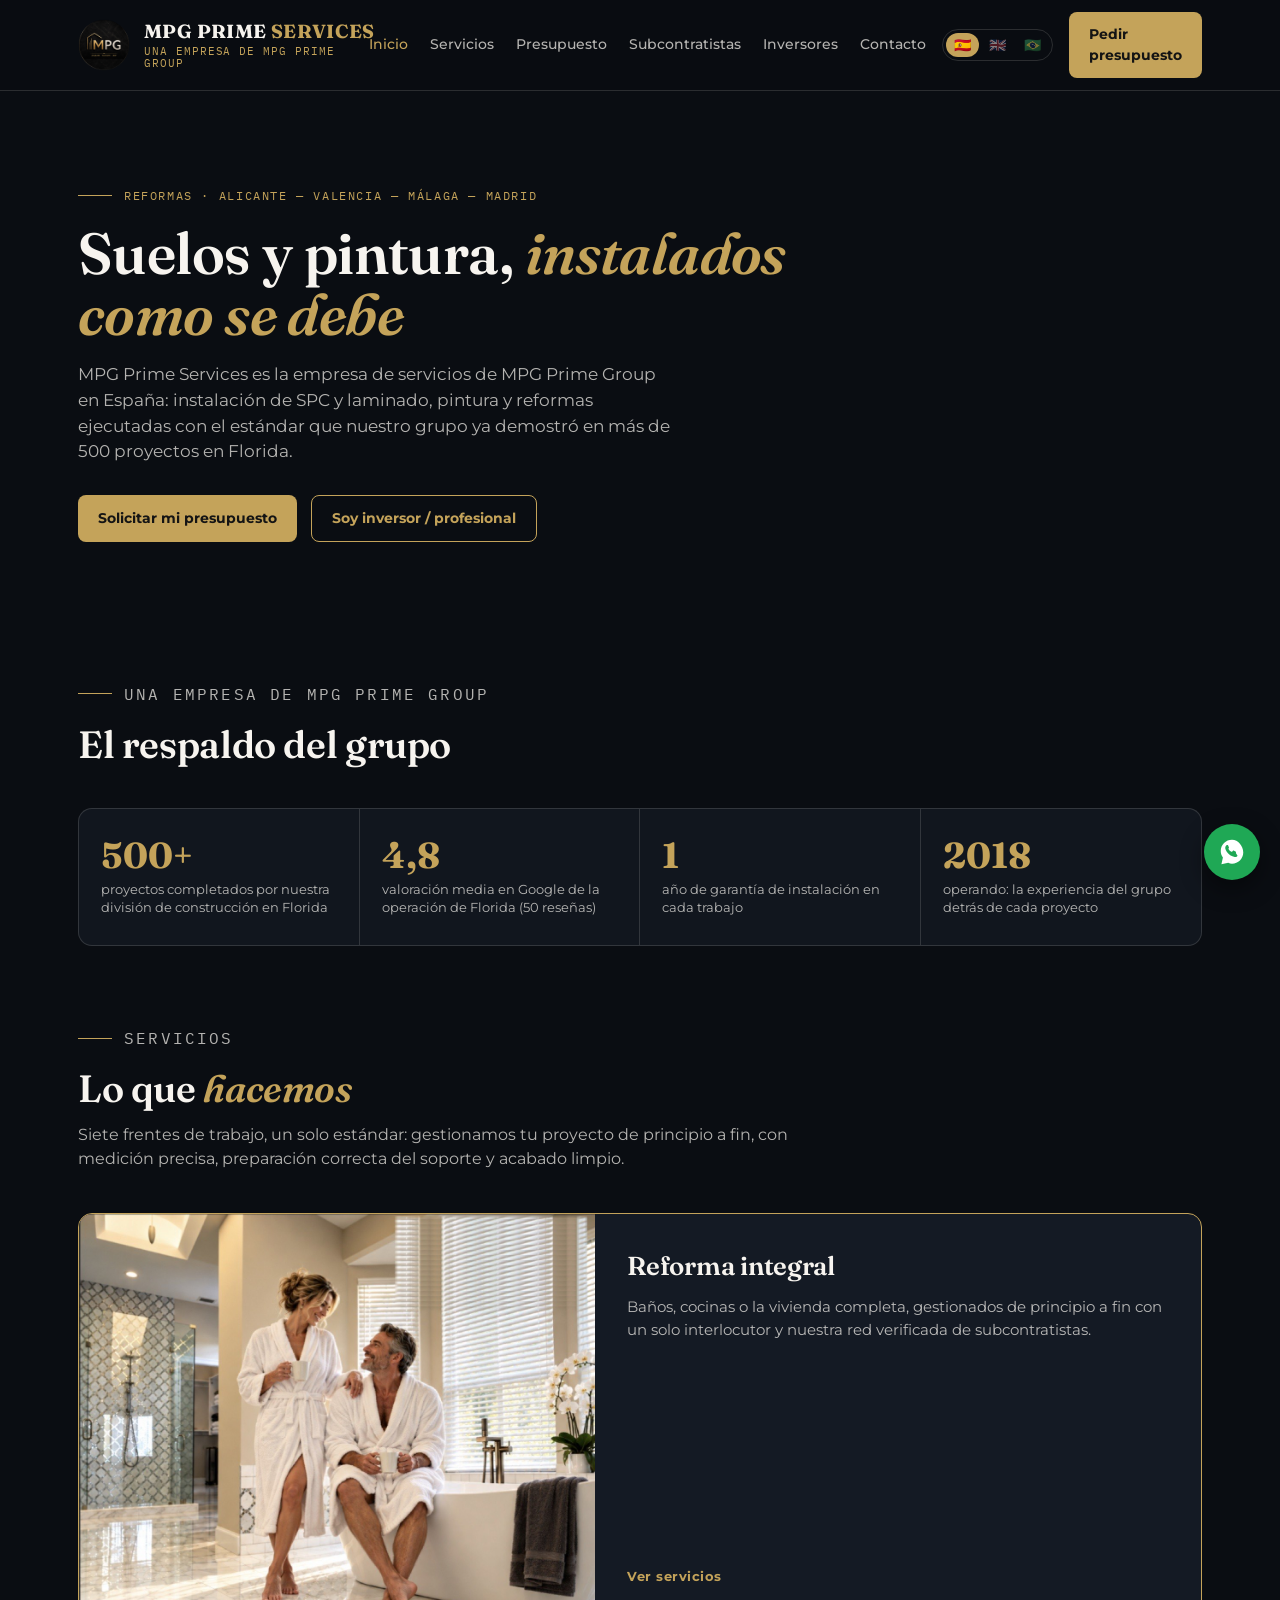
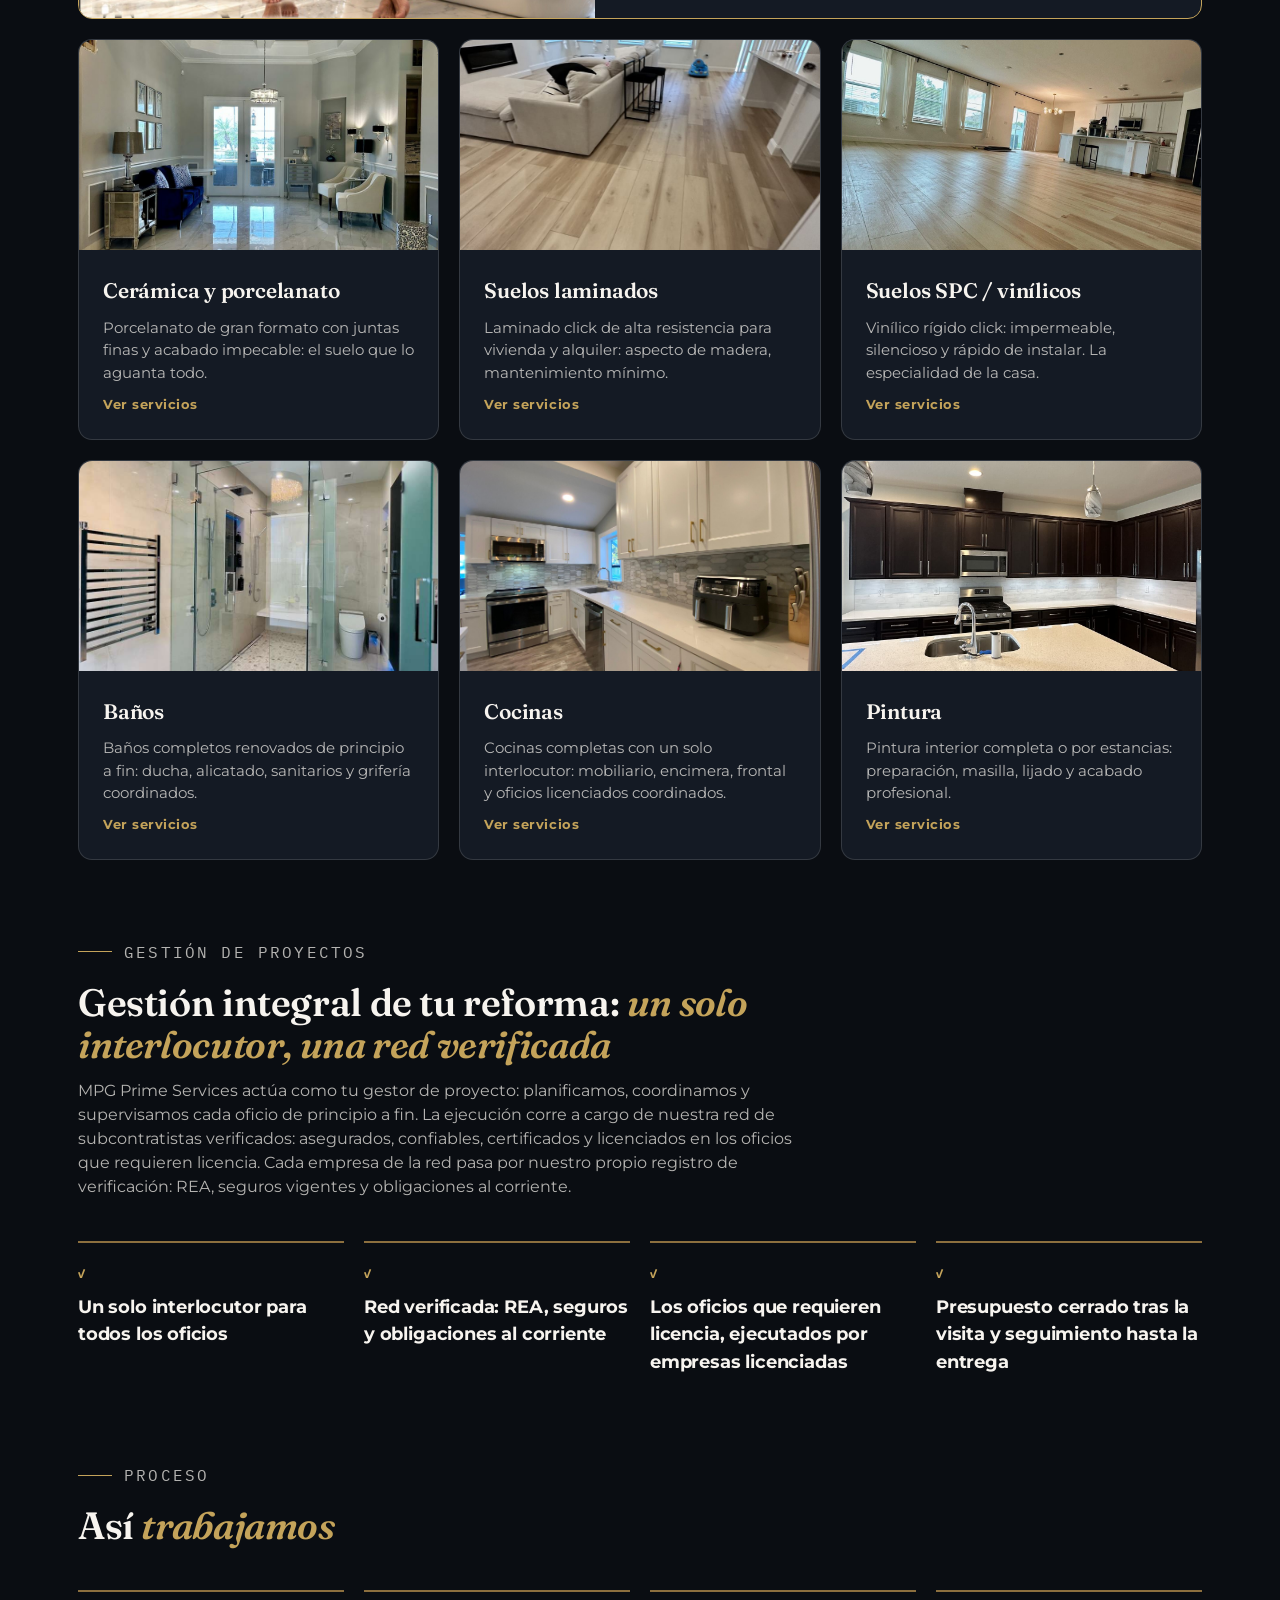
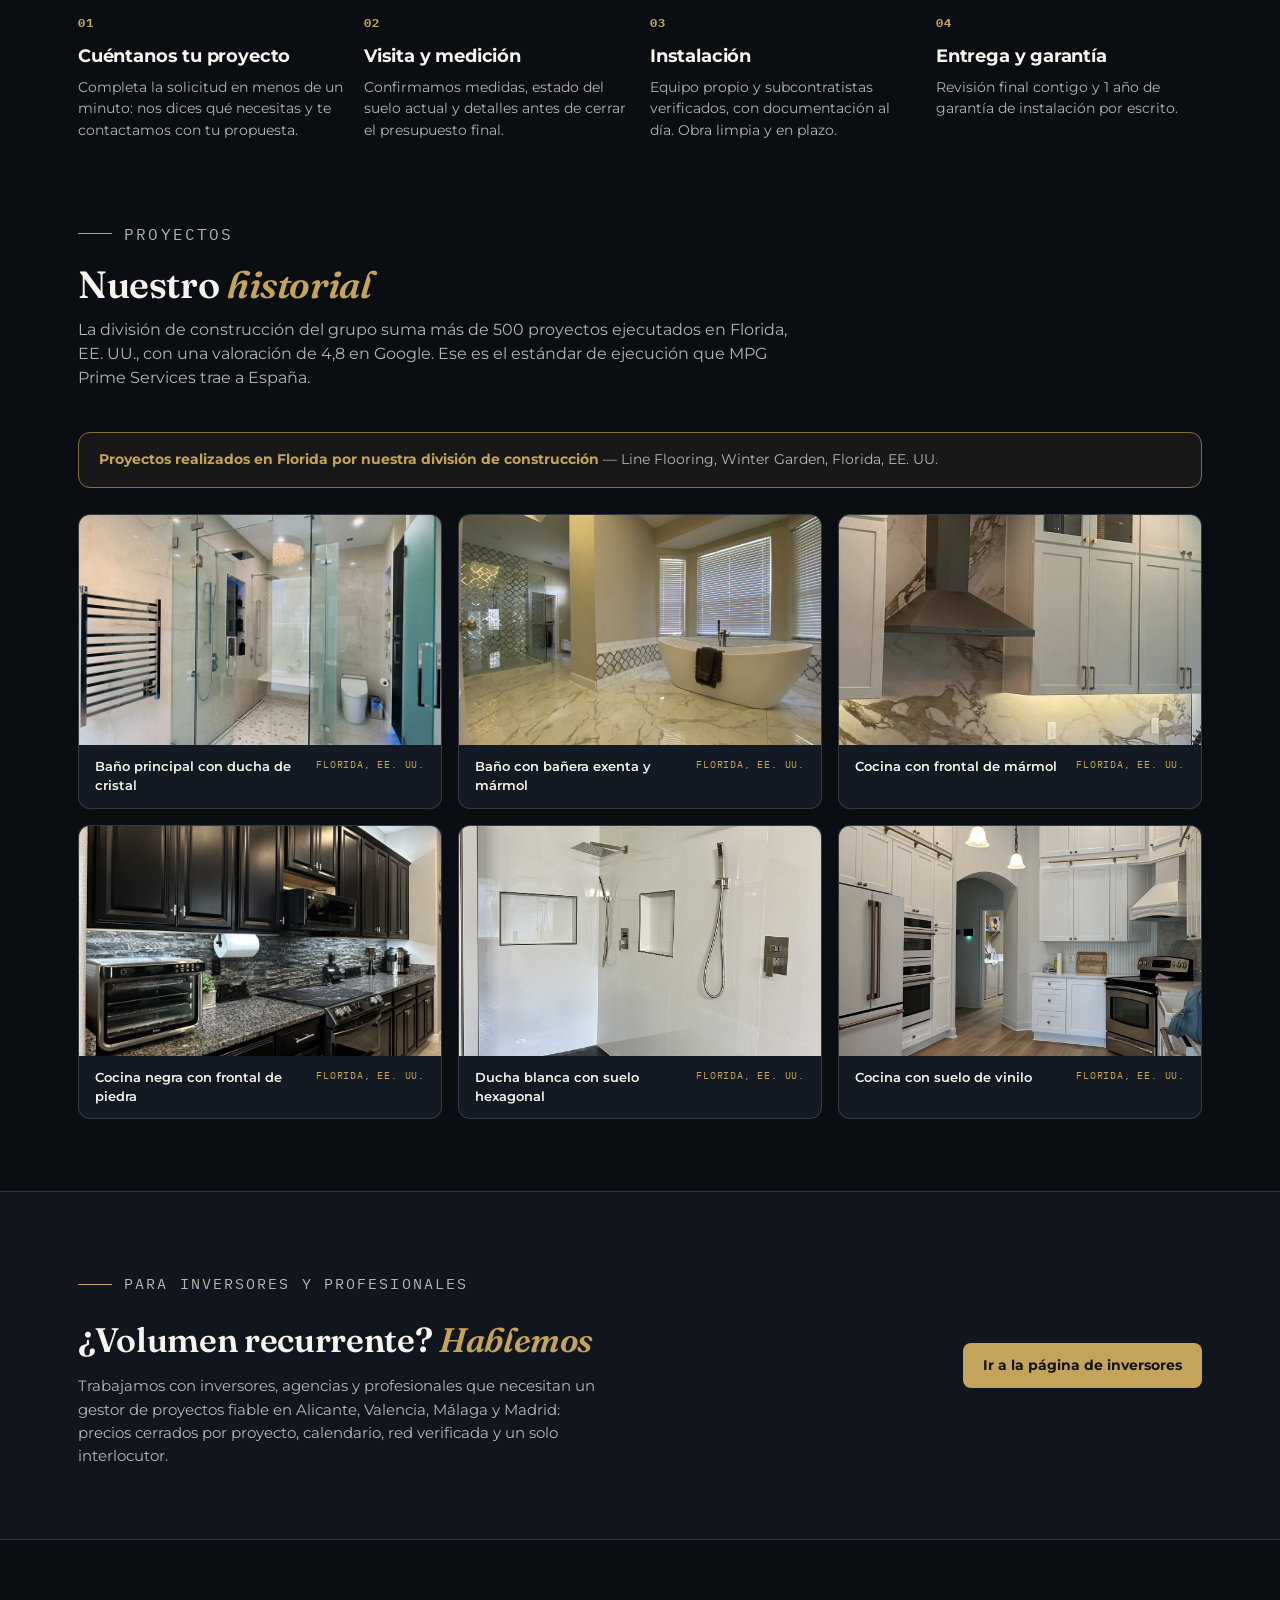
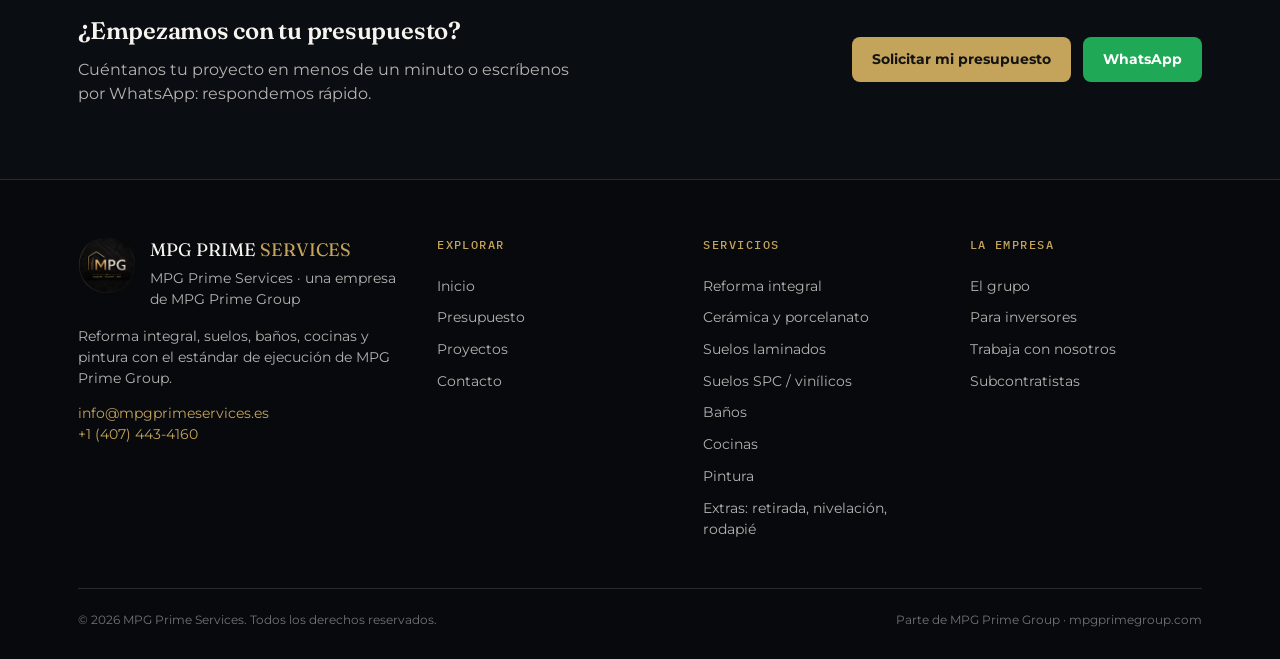
==== index.html @ 6fca1468 "Hero: familia (foto limpia del creative, sin bandas ni textos) + Reforma Integral con la foto de la " ====
<!DOCTYPE html>
<html lang="es">
<head>
<meta charset="UTF-8">
<meta name="viewport" content="width=device-width, initial-scale=1.0">
<title>MPG Prime Services | Reforma integral, suelos, baños, cocinas y pintura en España — MPG Prime Group</title>
<meta name="description" content="MPG Prime Services, empresa de MPG Prime Group en España: gestión de reformas, instalación de suelos SPC y laminado, pintura y reforma integral en Alicante, Valencia, Málaga y Madrid. Solicita tu presupuesto en un minuto.">
<link rel="icon" type="image/png" href="assets/img/seal.png">
<meta property="og:title" content="MPG Prime Services | Reforma integral, suelos, baños, cocinas y pintura en España — MPG Prime Group">
<meta property="og:description" content="MPG Prime Services, empresa de MPG Prime Group en España: gestión de reformas, instalación de suelos SPC y laminado, pintura y reforma integral en Alicante, Valencia, Málaga y Madrid. Solicita tu presupuesto en un minuto.">
<meta property="og:type" content="website">
<meta property="og:image" content="assets/img/hero.jpg">
<link rel="preconnect" href="https://fonts.googleapis.com">
<link rel="preconnect" href="https://fonts.gstatic.com" crossorigin>
<link href="https://fonts.googleapis.com/css2?family=Fraunces:ital,opsz,wght@0,9..144,500;0,9..144,600;0,9..144,700;1,9..144,500&family=Montserrat:wght@400;500;600;700;800&family=IBM+Plex+Mono:wght@400;500&display=swap" rel="stylesheet">
<link rel="stylesheet" href="assets/style.css">
<script src="assets/i18n.js"></script>
<script src="assets/i18n2.js"></script>

</head>
<body>

<header>
  <div class="headbar">
    <a class="brand" href="index.html" aria-label="MPG Prime Services">
      <img src="assets/img/seal.png" alt="MPG Prime Group">
      <span class="brand-name"><b>MPG PRIME <i>SERVICES</i></b><span data-i18n="brand.lockup">Una empresa de MPG Prime Group</span></span>
    </a>
    <div class="headright">
      <nav class="mainnav">
        <a href="index.html" class="active" data-i18n="nav.home">Inicio</a>
        <a href="servicios.html" data-i18n="nav.services">Servicios</a>
        <a href="presupuesto.html" data-i18n="nav.quote">Presupuesto</a>
        <a href="subcontratistas.html" data-i18n="nav.subs">Subcontratistas</a>
        <a href="inversores.html" data-i18n="nav.investors">Inversores</a>
        <a href="contacto.html" data-i18n="nav.contact">Contacto</a>
      </nav>
      <div class="lang-switch" role="group" aria-label="Idioma / Language / Língua">
        <button type="button" data-lang="es" title="Español">🇪🇸</button>
        <button type="button" data-lang="en" title="English">🇬🇧</button>
        <button type="button" data-lang="pt" title="Português (Brasil)">🇧🇷</button>
      </div>
      <a class="btn" href="presupuesto.html" data-i18n="nav.cta">Pedir presupuesto</a>
      <button class="navtoggle" aria-label="Menú">☰</button>
    </div>
  </div>
  <nav class="mobilenav">
    <a href="index.html" data-i18n="nav.home">Inicio</a>
    <a href="servicios.html" data-i18n="nav.services">Servicios</a>
    <a href="presupuesto.html" data-i18n="nav.quote">Presupuesto</a>
    <a href="subcontratistas.html" data-i18n="nav.subs">Subcontratistas</a>
    <a href="inversores.html" data-i18n="nav.investors">Inversores</a>
    <a href="contacto.html" data-i18n="nav.contact">Contacto</a>
  </nav>
</header>

<main>
  <section class="hero" style="--hero-img:url('assets/img/hero-familia.jpg')">
    <div class="wrap">
      <p class="eyebrow" data-i18n="home.eyebrow">Reformas · Alicante — Valencia — Málaga — Madrid</p>
      <h1 data-i18n="home.h1">Suelos y pintura, <em>instalados como se debe</em></h1>
      <p class="hero-sub" data-i18n="home.sub">MPG Prime Services es la empresa de servicios de MPG Prime Group en España: instalación de SPC y laminado, pintura y reformas ejecutadas con el estándar que nuestro grupo ya demostró en más de 500 proyectos en Florida.</p>
      <div class="hero-ctas">
        <a class="btn" href="presupuesto.html" data-i18n="home.cta1">Solicitar mi presupuesto</a>
        <a class="btn ghost" href="inversores.html" data-i18n="home.cta2">Soy inversor / profesional</a>
      </div>
    </div>
  </section>

  <section style="padding-top:56px">
    <div class="wrap">
      <div class="sec-head"><p class="eyebrow" data-i18n="brand.lockup">Una empresa de MPG Prime Group</p>
      <h2 data-i18n="home.stats.h">El respaldo del grupo</h2></div>
      <div class="stats">
        <div><b>500+</b><span data-i18n="home.stat1">proyectos completados por nuestra división de construcción en Florida</span></div>
        <div><b data-i18n="stat.rating">4,8</b><span data-i18n="home.stat2">valoración media en Google de la operación de Florida (50 reseñas)</span></div>
        <div><b>1</b><span data-i18n="home.stat3">año de garantía de instalación en cada trabajo</span></div>
        <div><b>2018</b><span data-i18n="home.stat4">operando: la experiencia del grupo detrás de cada proyecto</span></div>
      </div>
    </div>
  </section>

  <section style="padding-top:8px">
    <div class="wrap">
      <div class="sec-head"><p class="eyebrow" data-i18n="home.svc.eyebrow">Servicios</p>
      <h2 data-i18n="home.svc.h">Lo que <em>hacemos</em></h2>
      <p data-i18n="home.svc.p">Siete frentes de trabajo, un solo estándar: gestionamos tu proyecto de principio a fin, con medición precisa, preparación correcta del soporte y acabado limpio.</p></div>
      <div class="cards">
        <article class="card featured"><figure><img src="assets/img/reforma-pareja.jpg" alt="Pareja disfrutando de su baño renovado — Florida, EE. UU." style="object-position:center 28%"></figure>
          <div class="pad"><h3 data-i18n="home.reno.t">Reforma integral</h3>
          <p data-i18n="home.reno.p">Baños, cocinas o la vivienda completa, gestionados de principio a fin con un solo interlocutor y nuestra red verificada de subcontratistas.</p>
          <a class="lnk" href="servicios.html#reforma" data-i18n="home.more">Ver servicios</a></div></article>
        <article class="card"><figure><img src="assets/img/ceramica.jpg" alt="Suelo de porcelanato pulido — Florida, EE. UU."></figure>
          <div class="pad"><h3 data-i18n="home.tile.t">Cerámica y porcelanato</h3>
          <p data-i18n="home.tile.p">Porcelanato de gran formato con juntas finas y acabado impecable: el suelo que lo aguanta todo.</p>
          <a class="lnk" href="servicios.html#ceramica" data-i18n="home.more">Ver servicios</a></div></article>
        <article class="card"><figure><img src="assets/img/laminado.jpg" alt="Suelo laminado instalado — Florida, EE. UU."></figure>
          <div class="pad"><h3 data-i18n="home.lam.t">Suelos laminados</h3>
          <p data-i18n="home.lam.p">Laminado click de alta resistencia para vivienda y alquiler: aspecto de madera, mantenimiento mínimo.</p>
          <a class="lnk" href="servicios.html#laminado" data-i18n="home.more">Ver servicios</a></div></article>
        <article class="card"><figure><img src="assets/img/spc.jpg" alt="Suelo SPC instalado — Florida, EE. UU."></figure>
          <div class="pad"><h3 data-i18n="home.spc.t">Suelos SPC / vinílicos</h3>
          <p data-i18n="home.spc.p">Vinílico rígido click: impermeable, silencioso y rápido de instalar. La especialidad de la casa.</p>
          <a class="lnk" href="servicios.html#spc" data-i18n="home.more">Ver servicios</a></div></article>
        <article class="card"><figure><img src="assets/img/bano.jpg" alt="Baño renovado con ducha de cristal — Florida, EE. UU."></figure>
          <div class="pad"><h3 data-i18n="home.bath.t">Baños</h3>
          <p data-i18n="home.bath.p">Baños completos renovados de principio a fin: ducha, alicatado, sanitarios y grifería coordinados.</p>
          <a class="lnk" href="servicios.html#banos" data-i18n="home.more">Ver servicios</a></div></article>
        <article class="card"><figure><img src="assets/img/cocina.jpg" alt="Cocina renovada con frontal de mosaico — Florida, EE. UU."></figure>
          <div class="pad"><h3 data-i18n="home.kitchen.t">Cocinas</h3>
          <p data-i18n="home.kitchen.p">Cocinas completas con un solo interlocutor: mobiliario, encimera, frontal y oficios licenciados coordinados.</p>
          <a class="lnk" href="servicios.html#cocinas" data-i18n="home.more">Ver servicios</a></div></article>
        <article class="card"><figure><img src="assets/img/pintura.jpg" alt="Interior pintado — Florida, EE. UU."></figure>
          <div class="pad"><h3 data-i18n="home.paint.t">Pintura</h3>
          <p data-i18n="home.paint.p">Pintura interior completa o por estancias: preparación, masilla, lijado y acabado profesional.</p>
          <a class="lnk" href="servicios.html#pintura" data-i18n="home.more">Ver servicios</a></div></article>
      </div>
    </div>
  </section>

  <section style="padding-top:8px">
    <div class="wrap">
      <div class="sec-head"><p class="eyebrow" data-i18n="home.pm.eyebrow">Gestión de proyectos</p>
      <h2 data-i18n="home.pm.h">Gestión integral de tu reforma: <em>un solo interlocutor, una red verificada</em></h2>
      <p data-i18n="home.pm.p">MPG Prime Services actúa como tu gestor de proyecto: planificamos, coordinamos y supervisamos cada oficio de principio a fin. La ejecución corre a cargo de nuestra red de subcontratistas verificados: asegurados, confiables, certificados y licenciados en los oficios que requieren licencia. Cada empresa de la red pasa por nuestro propio registro de verificación: REA, seguros vigentes y obligaciones al corriente.</p></div>
      <div class="steps">
        <div class="step"><b>✓</b><h3 data-i18n="home.pm.li1">Un solo interlocutor para todos los oficios</h3></div>
        <div class="step"><b>✓</b><h3 data-i18n="home.pm.li2">Red verificada: REA, seguros y obligaciones al corriente</h3></div>
        <div class="step"><b>✓</b><h3 data-i18n="home.pm.li3">Los oficios que requieren licencia, ejecutados por empresas licenciadas</h3></div>
        <div class="step"><b>✓</b><h3 data-i18n="home.pm.li4">Presupuesto cerrado tras la visita y seguimiento hasta la entrega</h3></div>
      </div>
    </div>
  </section>

  <section style="padding-top:8px">
    <div class="wrap">
      <div class="sec-head"><p class="eyebrow" data-i18n="home.proc.eyebrow">Proceso</p>
      <h2 data-i18n="home.proc.h">Así <em>trabajamos</em></h2></div>
      <div class="steps">
        <div class="step"><b>01</b><h3 data-i18n="home.step1.t">Cuéntanos tu proyecto</h3><p data-i18n="home.step1.p">Completa la solicitud en menos de un minuto: nos dices qué necesitas y te contactamos con tu propuesta.</p></div>
        <div class="step"><b>02</b><h3 data-i18n="home.step2.t">Visita y medición</h3><p data-i18n="home.step2.p">Confirmamos medidas, estado del suelo actual y detalles antes de cerrar el presupuesto final.</p></div>
        <div class="step"><b>03</b><h3 data-i18n="home.step3.t">Instalación</h3><p data-i18n="home.step3.p">Equipo propio y subcontratistas verificados, con documentación al día. Obra limpia y en plazo.</p></div>
        <div class="step"><b>04</b><h3 data-i18n="home.step4.t">Entrega y garantía</h3><p data-i18n="home.step4.p">Revisión final contigo y 1 año de garantía de instalación por escrito.</p></div>
      </div>
    </div>
  </section>

  <section id="galeria" style="padding-top:8px">
    <div class="wrap">
      <div class="sec-head"><p class="eyebrow" data-i18n="home.gal.eyebrow">Proyectos</p>
      <h2 data-i18n="home.gal.h">Nuestro <em>historial</em></h2>
      <p data-i18n="home.gal.p">La división de construcción del grupo suma más de 500 proyectos ejecutados en Florida, EE. UU., con una valoración de 4,8 en Google. Ese es el estándar de ejecución que MPG Prime Services trae a España.</p></div>
      <div class="florida-note"><b data-i18n="common.florida.note">Proyectos realizados en Florida por nuestra división de construcción</b> — Line Flooring, Winter Garden, Florida, EE. UU.</div>
      <div class="gallery">
      <figure class="gitem"><figure><img src="assets/img/gal-bano-lujo.jpg" alt="Baño principal con ducha de cristal" loading="lazy"></figure>
  <figcaption><b data-i18n="gal.1">Baño principal con ducha de cristal</b><span class="fl-label" data-i18n="common.florida">Florida, EE. UU.</span></figcaption></figure>
<figure class="gitem"><figure><img src="assets/img/gal-bano-marmol.jpg" alt="Baño con bañera exenta y mármol" loading="lazy"></figure>
  <figcaption><b data-i18n="gal.2">Baño con bañera exenta y mármol</b><span class="fl-label" data-i18n="common.florida">Florida, EE. UU.</span></figcaption></figure>
<figure class="gitem"><figure><img src="assets/img/gal-cocina-marmol.jpg" alt="Cocina con frontal de mármol" loading="lazy"></figure>
  <figcaption><b data-i18n="gal.3">Cocina con frontal de mármol</b><span class="fl-label" data-i18n="common.florida">Florida, EE. UU.</span></figcaption></figure>
<figure class="gitem"><figure><img src="assets/img/gal-cocina-negra.jpg" alt="Cocina negra con frontal de piedra" loading="lazy"></figure>
  <figcaption><b data-i18n="gal.4">Cocina negra con frontal de piedra</b><span class="fl-label" data-i18n="common.florida">Florida, EE. UU.</span></figcaption></figure>
<figure class="gitem"><figure><img src="assets/img/gal-ducha.jpg" alt="Ducha blanca con suelo hexagonal" loading="lazy"></figure>
  <figcaption><b data-i18n="gal.5">Ducha blanca con suelo hexagonal</b><span class="fl-label" data-i18n="common.florida">Florida, EE. UU.</span></figcaption></figure>
<figure class="gitem"><figure><img src="assets/img/gal-cocina-larga.jpg" alt="Cocina con suelo de vinilo" loading="lazy"></figure>
  <figcaption><b data-i18n="gal.6">Cocina con suelo de vinilo</b><span class="fl-label" data-i18n="common.florida">Florida, EE. UU.</span></figcaption></figure>
      </div>
    </div>
  </section>

  <section class="ctaband">
    <div class="wrap inner">
      <div><p class="eyebrow" data-i18n="home.inv.eyebrow">Para inversores y profesionales</p>
      <h2 data-i18n="home.inv.h">¿Volumen recurrente? <em>Hablemos</em></h2>
      <p data-i18n="home.inv.p">Trabajamos con inversores, agencias y profesionales que necesitan un instalador fiable en Alicante, Valencia, Málaga y Madrid: precios cerrados por proyecto, calendario y un solo interlocutor.</p></div>
      <a class="btn" href="inversores.html" data-i18n="home.inv.cta">Ir a la página de inversores</a>
    </div>
  </section>

  <section>
    <div class="wrap inner" style="display:flex;align-items:center;justify-content:space-between;gap:26px;flex-wrap:wrap">
      <div><h2 data-i18n="cta.h">¿Empezamos con tu presupuesto?</h2>
      <p style="color:var(--cream-dim);margin-top:8px;max-width:520px" data-i18n="cta.p">Cuéntanos tu proyecto en menos de un minuto o escríbenos por WhatsApp: respondemos rápido.</p></div>
      <div style="display:flex;gap:12px;flex-wrap:wrap">
        <a class="btn" href="presupuesto.html" data-i18n="home.cta1">Solicitar mi presupuesto</a>
        <a class="btn wa" href="https://wa.me/14074434160" target="_blank" rel="noopener">WhatsApp</a>
      </div>
    </div>
  </section>
</main>
<script>
window.I18N.es['stat.rating']='4,8'; window.I18N.en['stat.rating']='4.8'; window.I18N.pt['stat.rating']='4,8';
</script>

<footer>
  <div class="wrap">
    <div class="fgrid2">
      <div>
        <div class="fbrand">
          <img src="assets/img/seal.png" alt="MPG Prime Group">
          <div>
            <p style="font-family:'Fraunces',serif;font-size:18px;color:var(--cream)">MPG PRIME <span style="color:var(--gold)">SERVICES</span></p>
            <p data-i18n="foot.lockup" style="margin-top:4px">MPG Prime Services · una empresa de MPG Prime Group</p>
          </div>
        </div>
        <p data-i18n="foot.tagline" style="margin-top:16px">Reforma integral, suelos, baños, cocinas y pintura con el estándar de ejecución de MPG Prime Group.</p>
        <p style="margin-top:14px"><a href="mailto:info@mpgprimeservices.es" style="display:inline;color:var(--gold)">info@mpgprimeservices.es</a><br>
        <a href="https://wa.me/14074434160" style="display:inline;color:var(--gold)">+1 (407) 443-4160</a></p>
      </div>
      <div>
        <h4 data-i18n="foot.explore">Explorar</h4>
        <a href="index.html" data-i18n="nav.home">Inicio</a>
        <a href="presupuesto.html" data-i18n="nav.quote">Presupuesto</a>
        <a href="index.html#galeria" data-i18n="foot.gallery">Proyectos</a>
        <a href="contacto.html" data-i18n="nav.contact">Contacto</a>
      </div>
      <div>
        <h4 data-i18n="foot.services">Servicios</h4>
        <a href="servicios.html#reforma" data-i18n="foot.reno">Reforma integral</a>
        <a href="servicios.html#ceramica" data-i18n="foot.tile">Cerámica y porcelanato</a>
        <a href="servicios.html#laminado" data-i18n="foot.lam">Suelos laminados</a>
        <a href="servicios.html#spc" data-i18n="foot.spc">Suelos SPC / vinílicos</a>
        <a href="servicios.html#banos" data-i18n="foot.bath">Baños</a>
        <a href="servicios.html#cocinas" data-i18n="foot.kitchen">Cocinas</a>
        <a href="servicios.html#pintura" data-i18n="foot.paint">Pintura</a>
        <a href="servicios.html#extras" data-i18n="foot.extras">Extras: retirada, nivelación, rodapié</a>
      </div>
      <div>
        <h4 data-i18n="foot.company">La empresa</h4>
        <a href="https://mpgprimegroup.com" target="_blank" rel="noopener" data-i18n="foot.about">El grupo</a>
        <a href="inversores.html" data-i18n="foot.investors">Para inversores</a>
        <a href="subcontratistas.html" data-i18n="foot.subs">Trabaja con nosotros</a>
        <a href="subcontratistas.html">Subcontratistas</a>
      </div>
    </div>
    <div class="fbottom">
      <span data-i18n="foot.rights">© 2026 MPG Prime Services. Todos los derechos reservados.</span>
      <span data-i18n="foot.partof">Parte de MPG Prime Group · mpgprimegroup.com</span>
    </div>
  </div>
</footer>
<a class="wa-float" href="https://wa.me/14074434160" target="_blank" rel="noopener" aria-label="WhatsApp">
  <svg viewBox="0 0 32 32"><path d="M16 3C9.4 3 4 8.3 4 14.9c0 2.6.8 5 2.3 7L4.7 29l7.3-1.5c1.3.6 2.6.9 4 .9 6.6 0 12-5.3 12-11.9S22.6 3 16 3zm5.9 16.9c-.3.7-1.5 1.4-2.1 1.4-.5.1-1.2.2-4-1-3.4-1.4-5.5-5-5.7-5.2-.1-.2-1.3-1.8-1.3-3.4s.8-2.4 1.1-2.7c.3-.3.6-.4.8-.4h.6c.2 0 .4 0 .6.5s.8 1.9.8 2c.1.1.1.3 0 .5-.3.6-.6.8-.4 1.1.8 1.4 1.8 2.3 3.1 3 .3.2.5.1.7-.1l.9-1c.2-.3.4-.2.7-.1l2 .9c.3.2.5.3.6.5 0 .1 0 .6-.2 1.2z"/></svg>
</a>
<script src="assets/app.js"></script>

</body>
</html>
---- assets/style.css ----
/* MPG Prime Services — herda la identidad visual de MPG Prime Group
   Paleta del grupo: fondo carbón #0A0D12 / #11161E, dorado #C4A35A, crema #F7F4EF
   Tipografía del grupo: Fraunces (titulares) + Montserrat (cuerpo/UI) */
:root{
  --bg:#0A0D12;
  --bg-soft:#11161E;
  --bg-card:#141A24;
  --cream:#F7F4EF;
  --cream-dim:rgba(247,244,239,.72);
  --gold:#C4A35A;
  --gold-dim:#8C6F3E;
  --line:rgba(247,244,239,.14);
  --danger:#E07856;
  --ok:#7FB069;
  --amber:#D9A441;
}
*{margin:0;padding:0;box-sizing:border-box;}
html{scroll-behavior:smooth;}
body{background:var(--bg);color:var(--cream);font-family:'Montserrat',sans-serif;line-height:1.55;-webkit-font-smoothing:antialiased;}
a{color:inherit;text-decoration:none;}
img{max-width:100%;display:block;}
h1,h2,h3{font-family:'Fraunces',serif;font-weight:600;letter-spacing:-.01em;color:var(--cream);}
h1 em,h2 em{font-style:italic;color:var(--gold);}
.mono{font-family:'IBM Plex Mono',monospace;}
.wrap{max-width:1180px;margin:0 auto;padding:0 28px;}
section{padding:72px 0;}
a:focus-visible,button:focus-visible,input:focus-visible,select:focus-visible,textarea:focus-visible{outline:2px solid var(--gold);outline-offset:2px;}
@media (prefers-reduced-motion: reduce){ *{animation:none !important; transition:none !important;} }

/* ---------- header ---------- */
header{position:sticky;top:0;z-index:60;background:rgba(10,13,18,.94);backdrop-filter:blur(10px);border-bottom:1px solid var(--line);}
.headbar{display:flex;align-items:center;justify-content:space-between;padding:12px 28px;max-width:1180px;margin:0 auto;gap:14px;}
.brand{display:flex;align-items:center;gap:14px;min-width:0;}
.brand img{width:52px;height:52px;border-radius:50%;flex-shrink:0;}
.brand-name{line-height:1.15;}
.brand-name b{display:block;font-family:'Fraunces',serif;font-weight:700;font-size:19px;letter-spacing:.02em;white-space:nowrap;}
.brand-name b i{font-style:normal;color:var(--gold);}
.brand-name span{display:block;font-size:10.5px;letter-spacing:.09em;color:var(--gold);text-transform:uppercase;font-family:'IBM Plex Mono',monospace;margin-top:2px;}
.headright{display:flex;align-items:center;gap:16px;}
nav.mainnav{display:flex;gap:22px;align-items:center;}
nav.mainnav a{font-size:13.5px;font-weight:500;color:var(--cream);opacity:.72;white-space:nowrap;}
nav.mainnav a:hover,nav.mainnav a.active{opacity:1;color:var(--gold);}
.lang-switch{display:flex;gap:2px;border:1px solid var(--line);border-radius:30px;padding:3px;}
.lang-switch button{font-size:14px;line-height:1;padding:5px 8px;border:none;background:none;border-radius:20px;cursor:pointer;opacity:.5;filter:grayscale(.4);}
.lang-switch button.active{background:var(--gold);opacity:1;filter:none;}
.btn{display:inline-flex;align-items:center;gap:8px;font-weight:700;font-size:13.5px;padding:12px 20px;border-radius:8px;background:var(--gold);color:#141414;transition:transform .15s ease,background .15s ease;border:none;cursor:pointer;font-family:'Montserrat',sans-serif;}
.btn:hover{background:#d6b76e;transform:translateY(-1px);}
.btn.ghost{background:none;border:1px solid var(--gold);color:var(--gold);}
.btn.ghost:hover{background:var(--gold);color:#141414;}
.btn.wa{background:#1FA855;color:#fff;}
.btn.wa:hover{background:#23bd60;}
.btn:disabled{opacity:.45;cursor:not-allowed;transform:none;}
.navtoggle{display:none;background:none;border:1px solid var(--line);border-radius:8px;padding:8px 11px;font-size:17px;color:var(--cream);cursor:pointer;}
.mobilenav{display:none;flex-direction:column;padding:6px 28px 18px;border-bottom:1px solid var(--line);background:rgba(10,13,18,.98);}
.mobilenav.open{display:flex;}
.mobilenav a{padding:12px 0;font-size:15px;color:var(--cream);border-top:1px solid var(--line);opacity:.88;}
.mobilenav a:first-child{border-top:none;}
@media (max-width:1020px){ nav.mainnav{display:none;} .navtoggle{display:block;} }
/* Header en pantallas estrechas: dos filas limpias, sin solapes ni truncados.
   Fila 1: sello + wordmark + menú. Fila 2: idiomas + CTA a ancho útil.
   .headright pasa a display:contents para repartir sus hijos dentro de .headbar. */
@media (max-width:720px){
  .headbar{flex-wrap:wrap;row-gap:10px;}
  .headright{display:contents;}
  .brand{order:1;}
  .navtoggle{order:2;margin-left:auto;}
  .lang-switch{order:3;flex-shrink:0;}
  .headbar .btn{order:4;flex:1 1 auto;justify-content:center;}
}
@media (max-width:560px){ .brand-name b{font-size:16px;} .brand img{width:44px;height:44px;} .brand{gap:10px;} .brand-name span{font-size:9.5px;letter-spacing:.06em;} .headbar{padding:10px 16px;} .headbar .btn{padding:10px 14px;font-size:13px;} .wrap{padding:0 18px;} }
/* Anclas: margen superior para que el header fijo no tape los títulos */
[id]{scroll-margin-top:92px;}
@media (max-width:720px){ [id]{scroll-margin-top:140px;} }

/* ---------- hero / secciones ---------- */
.hero{position:relative;padding:96px 0 84px;overflow:hidden;}
.hero::before{content:"";position:absolute;inset:0;background:var(--hero-img,none) center/cover no-repeat;opacity:.34;background-position:center 32%;}
.hero::after{content:"";position:absolute;inset:0;background:linear-gradient(180deg,rgba(10,13,18,.55),rgba(10,13,18,.92) 78%);}
.hero .wrap{position:relative;z-index:2;}
.eyebrow{font-family:'IBM Plex Mono',monospace;font-size:11.5px;letter-spacing:.14em;text-transform:uppercase;color:var(--gold);margin-bottom:18px;display:flex;align-items:center;gap:12px;flex-wrap:wrap;}
@media (max-width:560px){ .eyebrow{font-size:11px;letter-spacing:.07em;} .eyebrow::before{width:24px;} }
.eyebrow::before{content:"";width:34px;height:1px;background:var(--gold);}
.hero h1{font-size:clamp(34px,5.4vw,58px);line-height:1.05;max-width:820px;margin-bottom:18px;}
.hero-sub{max-width:600px;font-size:16.5px;color:var(--cream-dim);margin-bottom:30px;}
.hero-ctas{display:flex;gap:14px;flex-wrap:wrap;}
.pagehero{padding:64px 0 8px;}
.pagehero h1{font-size:clamp(30px,4.6vw,48px);line-height:1.08;max-width:760px;margin-bottom:14px;}
.pagehero p{max-width:640px;color:var(--cream-dim);font-size:16px;}
.sec-head{max-width:720px;margin-bottom:42px;}
.sec-head h2{font-size:clamp(26px,3.6vw,38px);line-height:1.12;margin-bottom:12px;}
.sec-head p{color:var(--cream-dim);font-size:15.5px;}

.stats{display:grid;grid-template-columns:repeat(4,1fr);border:1px solid var(--line);border-radius:14px;overflow:hidden;background:var(--bg-soft);}
.stats > div{padding:28px 22px;border-right:1px solid var(--line);}
.stats > div:last-child{border-right:none;}
.stats b{display:block;font-family:'Fraunces',serif;font-size:36px;color:var(--gold);line-height:1;}
.stats span{display:block;margin-top:8px;font-size:12.5px;color:var(--cream-dim);line-height:1.45;}
@media (max-width:820px){ .stats{grid-template-columns:1fr 1fr;} .stats > div{border-bottom:1px solid var(--line);} }

.cards{display:grid;grid-template-columns:repeat(3,1fr);gap:20px;}
@media (max-width:900px){ .cards{grid-template-columns:1fr;} }
.card{background:var(--bg-card);border:1px solid var(--line);border-radius:14px;overflow:hidden;display:flex;flex-direction:column;}
.card figure{height:210px;overflow:hidden;}
.card figure img{width:100%;height:100%;object-fit:cover;transition:transform .5s ease;}
.card:hover figure img{transform:scale(1.045);}
.card .pad{padding:24px;display:flex;flex-direction:column;gap:10px;flex:1;}
.card h3{font-size:21px;}
.card p{font-size:14.5px;color:var(--cream-dim);flex:1;}
.card .lnk{font-size:13px;font-weight:700;color:var(--gold);letter-spacing:.04em;}
.card.featured{grid-column:1/-1;flex-direction:row;border-color:var(--gold);}
.card.featured figure{flex:0 0 46%;height:auto;min-height:280px;}
.card.featured .pad{justify-content:center;padding:32px;}
.card.featured h3{font-size:26px;}
@media (max-width:900px){ .card.featured{flex-direction:column;} .card.featured figure{flex:none;height:210px;min-height:0;} }
.tagchip{display:inline-block;font-family:'IBM Plex Mono',monospace;font-size:10.5px;letter-spacing:.1em;text-transform:uppercase;color:var(--gold);border:1px solid var(--gold-dim);border-radius:20px;padding:4px 10px;}

/* ---------- filas foto+texto (servicios, inversores) en móvil ----------
   En escritorio estas filas usan .cards con grid-template-columns inline
   (1fr 1fr). Ese inline anulaba la regla de apilado de .cards a ≤900px: en el
   teléfono el texto quedaba aplastado en media columna y la foto en una ranura
   vertical alta (320px) con object-fit:cover, es decir, un zoom enorme.
   A ≤900px: una sola columna a ancho completo, la foto arriba en un marco
   ancho 4/3 (menos zoom, encuadre abierto) y el texto debajo a todo el ancho.
   El escritorio (>900px) queda exactamente igual. */
@media (max-width:900px){
  .cards[style*="grid-template-columns"]{grid-template-columns:1fr !important;}
  .cards:has(> div.pad) > article.card{order:-1;}
  .cards > div.pad[style]{padding:22px 2px 0 !important;}
  .cards figure[style]{height:auto !important;aspect-ratio:4/3;}
  .cards figure[style] img{object-position:center;}
}

.steps{display:grid;grid-template-columns:repeat(4,1fr);gap:20px;}
@media (max-width:900px){ .steps{grid-template-columns:1fr 1fr;} }
@media (max-width:540px){ .steps{grid-template-columns:1fr;} }
.step{border-top:2px solid var(--gold-dim);padding-top:18px;}
.step b{font-family:'IBM Plex Mono',monospace;color:var(--gold);font-size:12px;letter-spacing:.12em;}
.step h3{font-size:18px;margin:8px 0 6px;font-family:'Montserrat',sans-serif;font-weight:700;}
.step p{font-size:14px;color:var(--cream-dim);}

.gallery{display:grid;grid-template-columns:repeat(3,1fr);gap:16px;}
@media (max-width:900px){ .gallery{grid-template-columns:1fr 1fr;} }
@media (max-width:560px){ .gallery{grid-template-columns:1fr;} }
.gitem{border-radius:12px;overflow:hidden;border:1px solid var(--line);background:var(--bg-card);}
.gitem figure{height:230px;overflow:hidden;}
.gitem img{width:100%;height:100%;object-fit:cover;}
.gitem figcaption{padding:12px 16px;font-size:12.5px;color:var(--cream-dim);display:flex;justify-content:space-between;gap:10px;}
.gitem figcaption b{color:var(--cream);font-weight:600;}
.fl-label{font-family:'IBM Plex Mono',monospace;font-size:10px;letter-spacing:.08em;color:var(--gold);text-transform:uppercase;white-space:nowrap;}
.florida-note{border:1px solid var(--gold-dim);background:rgba(196,163,90,.07);border-radius:12px;padding:16px 20px;font-size:14px;color:var(--cream-dim);margin-bottom:26px;}
.florida-note b{color:var(--gold);}

.ctaband{background:var(--bg-soft);border-top:1px solid var(--line);border-bottom:1px solid var(--line);}
.ctaband .inner{display:flex;align-items:center;justify-content:space-between;gap:26px;flex-wrap:wrap;}
.ctaband h2{font-size:clamp(24px,3.4vw,34px);max-width:560px;}
.ctaband p{color:var(--cream-dim);margin-top:8px;max-width:520px;font-size:15px;}

/* ---------- formularios ---------- */
.panel{background:var(--bg-soft);border:1px solid var(--line);border-radius:16px;padding:30px;}
@media (max-width:560px){ .panel{padding:22px 18px;} }
.fgrid{display:grid;grid-template-columns:1fr 1fr;gap:16px;}
@media (max-width:700px){ .fgrid{grid-template-columns:1fr;} }
.field{display:flex;flex-direction:column;gap:7px;}
.field.full{grid-column:1/-1;}
.field label{font-size:12.5px;font-weight:600;letter-spacing:.03em;color:var(--cream);}
.field label .req{color:var(--gold);}
.field input,.field select,.field textarea{background:var(--bg);border:1px solid var(--line);border-radius:9px;color:var(--cream);padding:12px 14px;font-size:14.5px;font-family:'Montserrat',sans-serif;width:100%;}
.field input[type=file]{padding:9px 12px;font-size:13px;}
.field small{font-size:11.5px;color:var(--cream-dim);}
.checkline{display:flex;gap:10px;align-items:flex-start;font-size:14px;color:var(--cream-dim);}
.checkline input{margin-top:3px;accent-color:var(--gold);width:17px;height:17px;flex-shrink:0;}
.form-msg{border-radius:10px;padding:14px 18px;font-size:14.5px;margin-top:18px;display:none;}
.form-msg.ok{display:block;background:rgba(127,176,105,.13);border:1px solid var(--ok);color:#CFE8C6;}
.form-msg.err{display:block;background:rgba(224,120,86,.12);border:1px solid var(--danger);color:#F3C4B4;}
.radio-cards{display:grid;grid-template-columns:1fr 1fr;gap:12px;}
@media (max-width:700px){ .radio-cards{grid-template-columns:1fr;} }
.ynrow{display:flex;align-items:center;justify-content:space-between;gap:16px;border:1px solid var(--line);border-radius:11px;padding:14px 16px;background:var(--bg);}
.ynrow p{font-size:14.5px;font-weight:500;}
.ynbtns{display:flex;gap:8px;flex-shrink:0;}
.ynbtns button{border:1px solid var(--line);background:var(--bg-card);color:var(--cream);border-radius:8px;padding:8px 18px;font-weight:700;font-size:13.5px;cursor:pointer;font-family:'Montserrat',sans-serif;}
.ynbtns button.sel-si{background:var(--gold);color:#141414;border-color:var(--gold);}
.ynbtns button.sel-no{background:var(--danger);color:#fff;border-color:var(--danger);}
.docrow{display:grid;grid-template-columns:1.2fr 1.4fr .8fr;gap:12px;align-items:end;border:1px solid var(--line);border-radius:11px;padding:14px;background:var(--bg);}
@media (max-width:760px){ .docrow{grid-template-columns:1fr;} }
.docrow .dt{font-size:13.5px;font-weight:600;}
.docrow .dt small{display:block;font-weight:400;color:var(--cream-dim);font-size:11.5px;margin-top:3px;}

/* ---------- footer ---------- */
footer{background:#07090D;border-top:1px solid var(--line);padding:56px 0 30px;}
.fgrid2{display:grid;grid-template-columns:1.4fr 1fr 1fr 1fr;gap:34px;}
@media (max-width:900px){ .fgrid2{grid-template-columns:1fr 1fr;} }
@media (max-width:540px){ .fgrid2{grid-template-columns:1fr;} }
footer h4{font-size:12px;letter-spacing:.12em;text-transform:uppercase;color:var(--gold);font-family:'IBM Plex Mono',monospace;margin-bottom:16px;font-weight:500;}
footer a{display:block;font-size:14px;color:var(--cream-dim);padding:5px 0;}
footer a:hover{color:var(--gold);}
footer p{font-size:13.5px;color:var(--cream-dim);}
.fbrand{display:flex;gap:14px;align-items:flex-start;}
.fbrand img{width:58px;height:58px;border-radius:50%;}
.fbottom{border-top:1px solid var(--line);margin-top:42px;padding-top:22px;display:flex;justify-content:space-between;gap:16px;flex-wrap:wrap;font-size:12px;color:rgba(247,244,239,.45);}
.wa-float{position:fixed;right:20px;bottom:20px;z-index:70;width:56px;height:56px;border-radius:50%;background:#1FA855;display:flex;align-items:center;justify-content:center;box-shadow:0 8px 24px rgba(0,0,0,.45);}
.wa-float svg{width:30px;height:30px;fill:#fff;}

/* ---------- solicitud de presupuesto / chips ---------- */
.truststrip{display:flex;gap:10px;flex-wrap:wrap;margin-bottom:22px;}
.truststrip span{border:1px solid var(--gold-dim);color:var(--gold);border-radius:20px;padding:7px 14px;font-size:12.5px;font-weight:600;}
.stepblock{margin-bottom:28px;}
.stepblock h3{font-family:'Montserrat',sans-serif;font-size:16px;font-weight:700;margin-bottom:6px;}
.stepblock .stepnote{font-size:12.5px;color:var(--cream-dim);margin-bottom:12px;}
.chipgrid{display:grid;grid-template-columns:1fr 1fr;gap:10px;}
@media (max-width:700px){ .chipgrid{grid-template-columns:1fr;} }
.chip{display:flex;gap:10px;align-items:center;border:1px solid var(--line);border-radius:11px;padding:11px 13px;background:var(--bg);cursor:pointer;font-size:13.5px;color:var(--cream-dim);}
.chip input{accent-color:var(--gold);width:17px;height:17px;flex-shrink:0;}
.chip:has(input:checked){border-color:var(--gold);color:var(--cream);}
.optcard{display:flex;gap:10px;align-items:center;border:1px solid var(--line);border-radius:11px;padding:14px;background:var(--bg);cursor:pointer;font-size:14.5px;font-weight:600;color:var(--cream-dim);}
.optcard input{accent-color:var(--gold);width:17px;height:17px;flex-shrink:0;}
.optcard:has(input:checked){border-color:var(--gold);color:var(--cream);}
.trades{display:flex;flex-wrap:wrap;gap:8px;}
.trades span{border:1px solid var(--line);background:var(--bg);border-radius:20px;padding:7px 13px;font-size:13px;color:var(--cream-dim);}
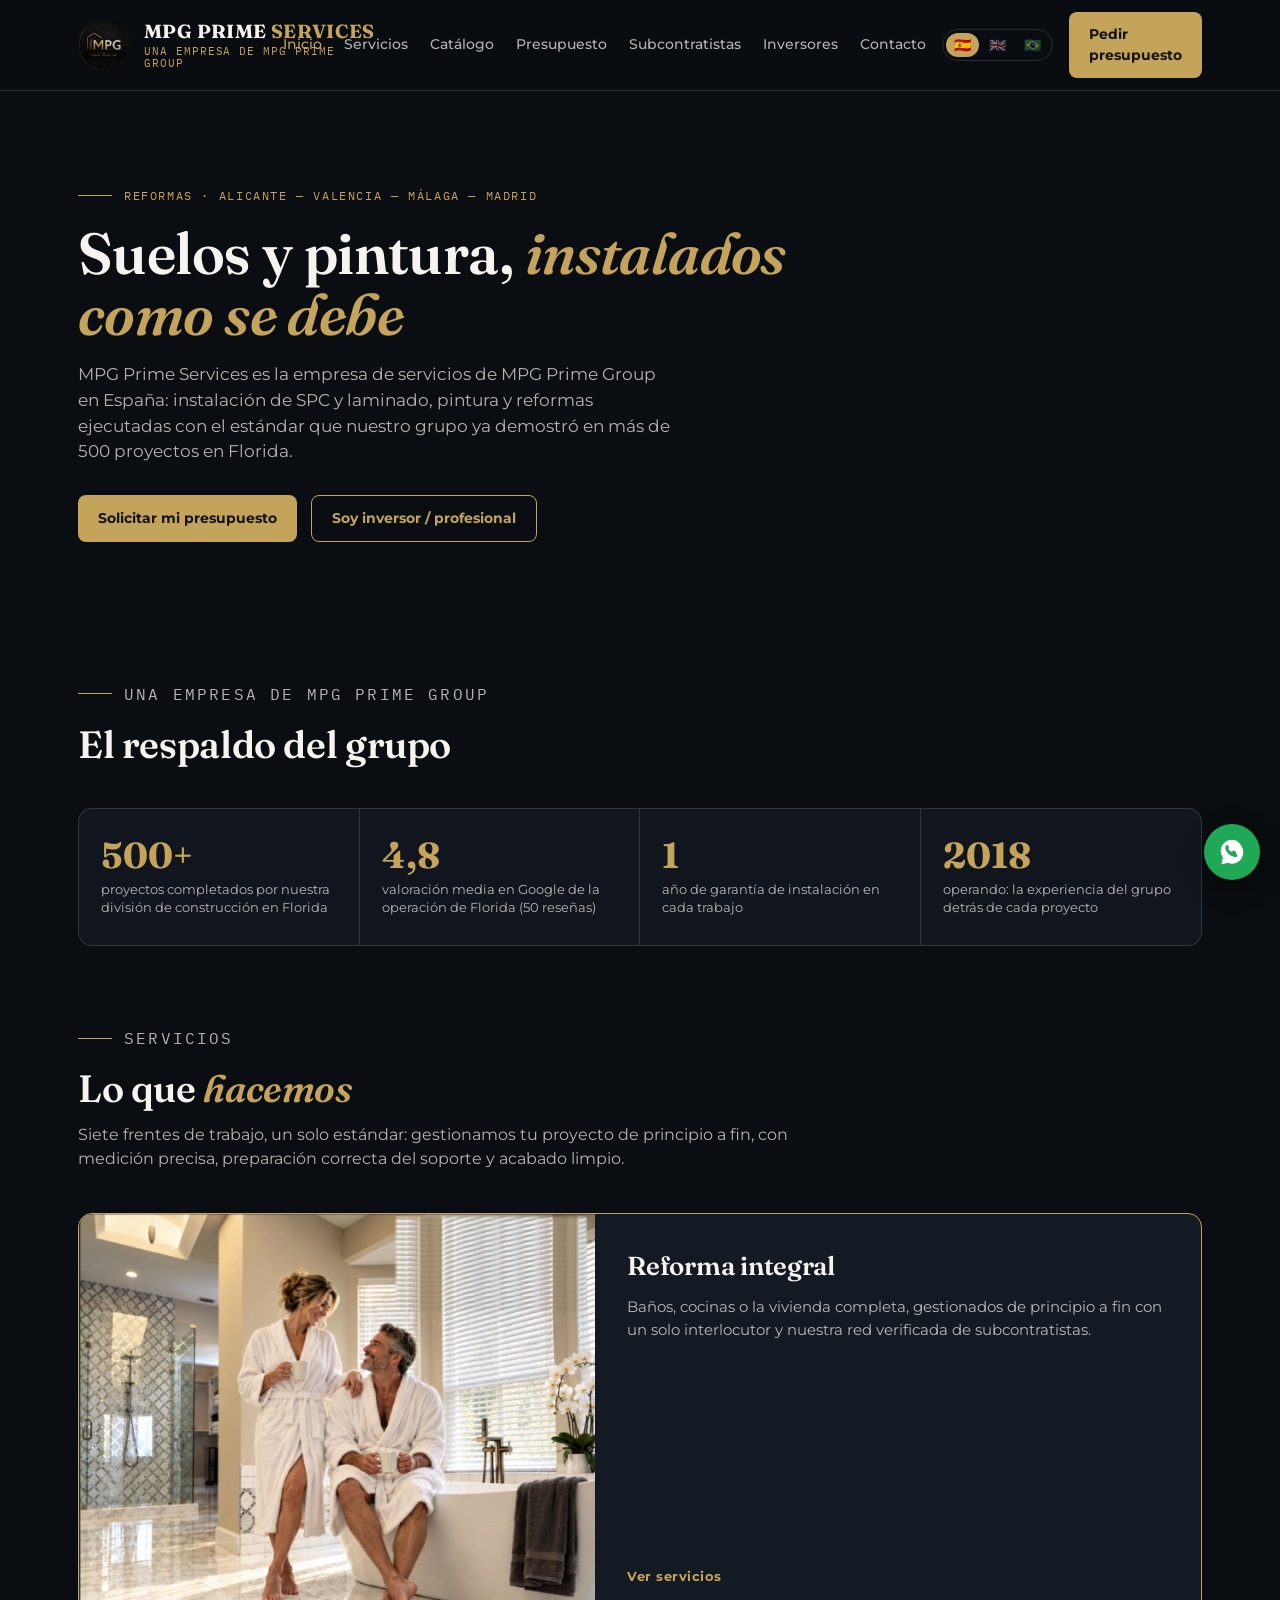
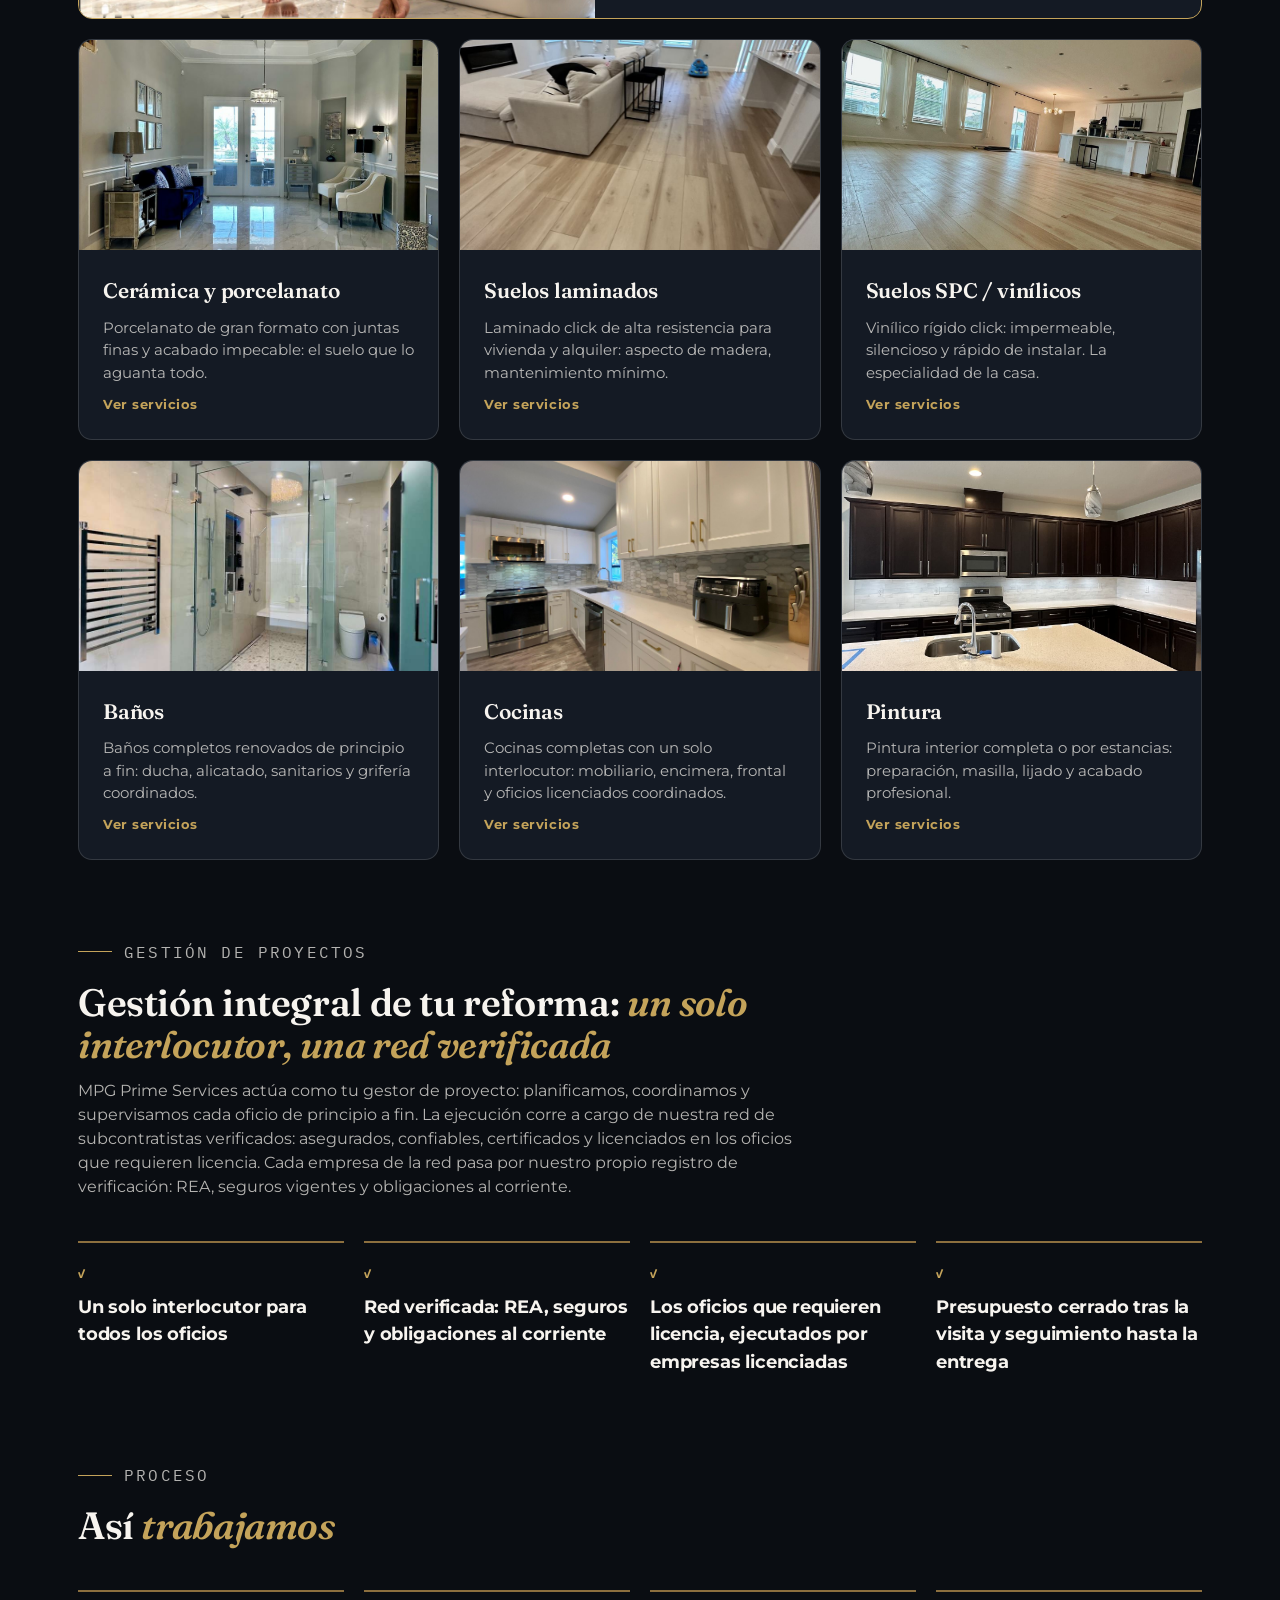
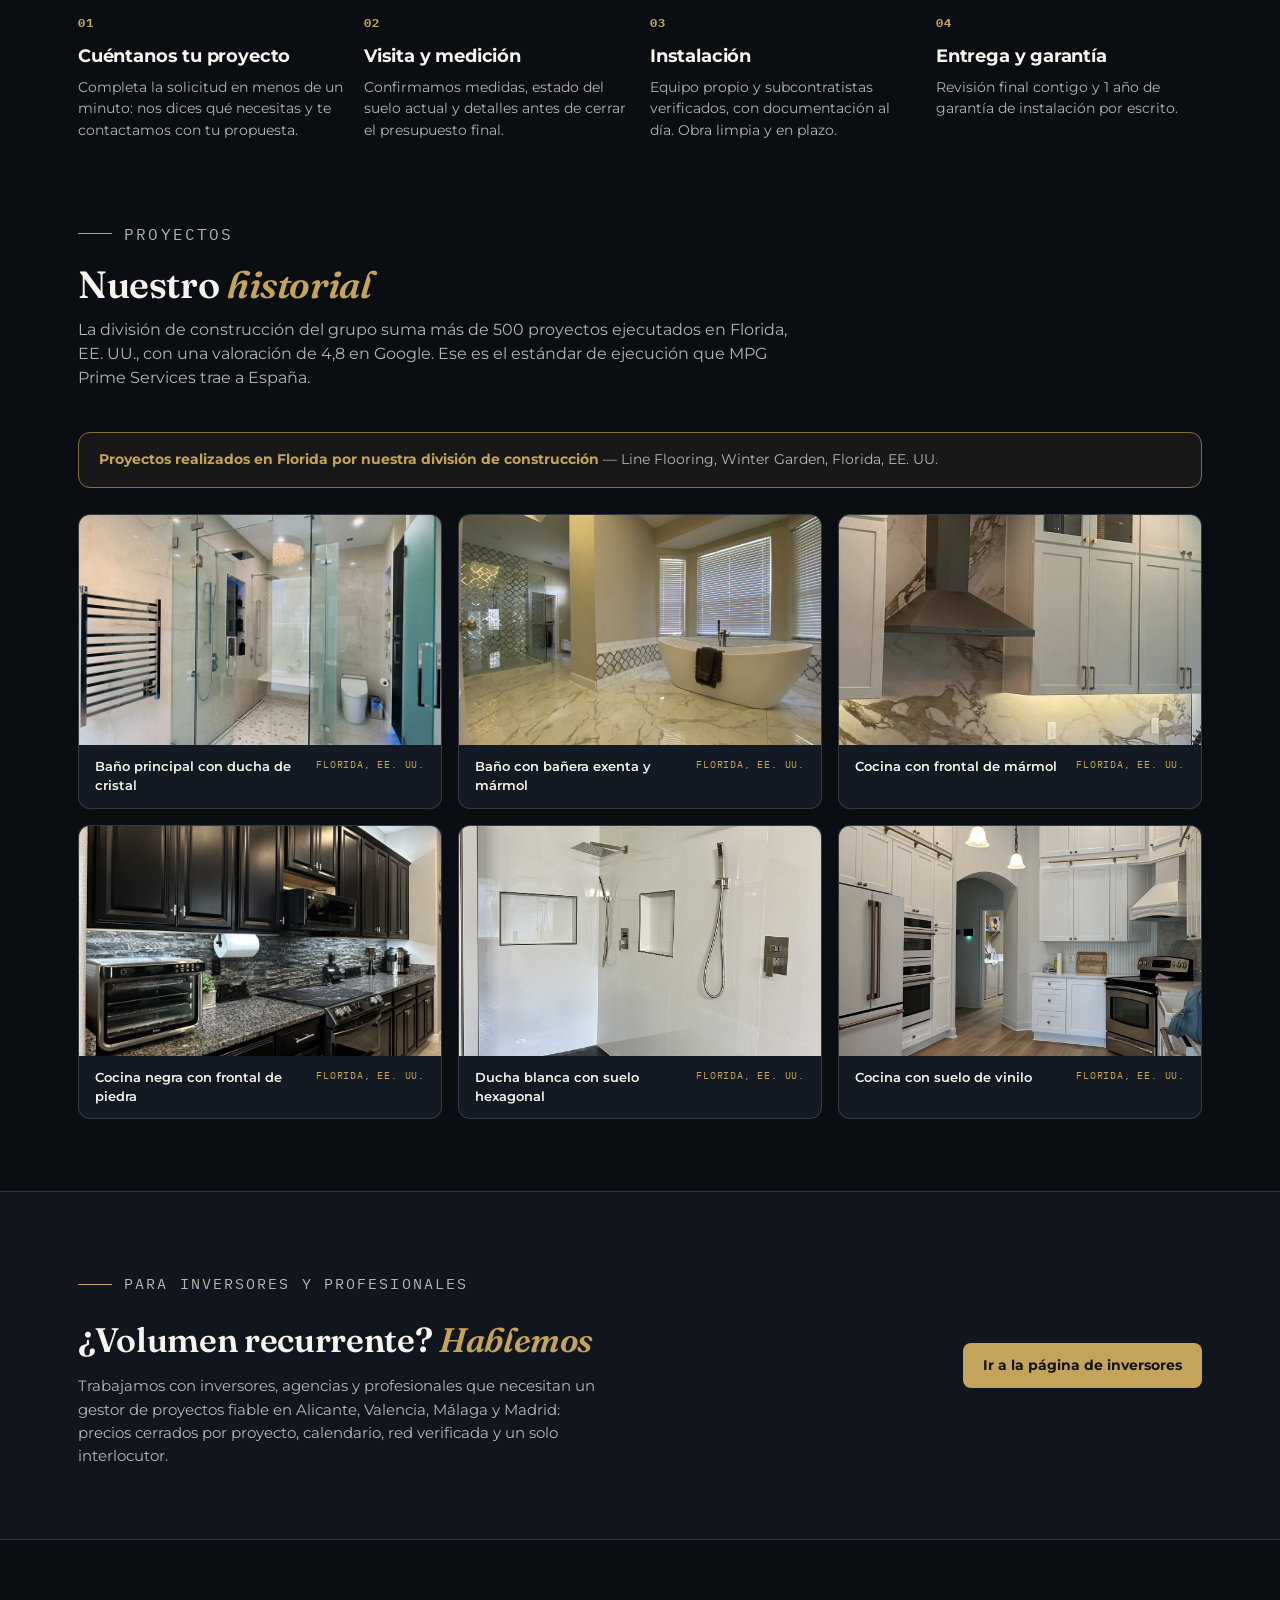
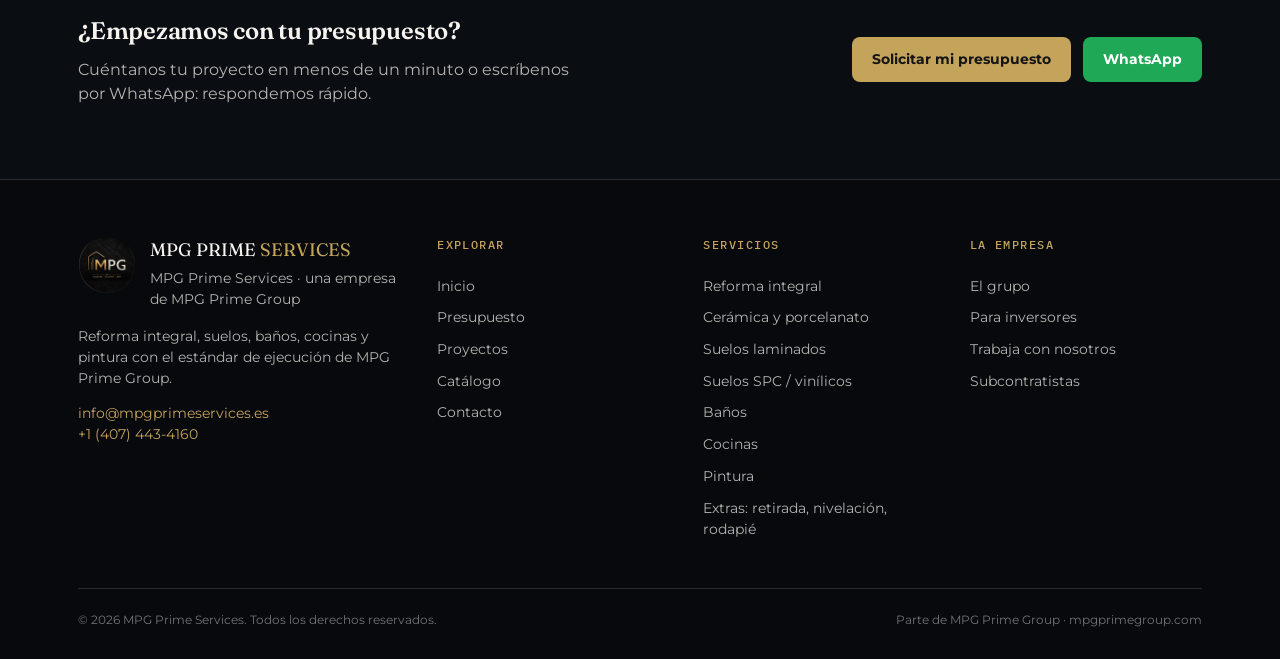
==== commit 9115a556: "Catálogo de obras: página nueva con 35 fotos reales de Florida (6 categorías con filtros), enlace en" ====
--- a/index.html
+++ b/index.html
@@ -30,6 +30,7 @@
       <nav class="mainnav">
         <a href="index.html" class="active" data-i18n="nav.home">Inicio</a>
         <a href="servicios.html" data-i18n="nav.services">Servicios</a>
+        <a href="catalogo.html" data-i18n="nav.catalog">Catálogo</a>
         <a href="presupuesto.html" data-i18n="nav.quote">Presupuesto</a>
         <a href="subcontratistas.html" data-i18n="nav.subs">Subcontratistas</a>
         <a href="inversores.html" data-i18n="nav.investors">Inversores</a>
@@ -47,6 +48,7 @@
   <nav class="mobilenav">
     <a href="index.html" data-i18n="nav.home">Inicio</a>
     <a href="servicios.html" data-i18n="nav.services">Servicios</a>
+    <a href="catalogo.html" data-i18n="nav.catalog">Catálogo</a>
     <a href="presupuesto.html" data-i18n="nav.quote">Presupuesto</a>
     <a href="subcontratistas.html" data-i18n="nav.subs">Subcontratistas</a>
     <a href="inversores.html" data-i18n="nav.investors">Inversores</a>
@@ -212,6 +214,7 @@
         <a href="index.html" data-i18n="nav.home">Inicio</a>
         <a href="presupuesto.html" data-i18n="nav.quote">Presupuesto</a>
         <a href="index.html#galeria" data-i18n="foot.gallery">Proyectos</a>
+        <a href="catalogo.html" data-i18n="nav.catalog">Catálogo</a>
         <a href="contacto.html" data-i18n="nav.contact">Contacto</a>
       </div>
       <div>
--- a/assets/style.css
+++ b/assets/style.css
@@ -146,6 +146,10 @@
 .gitem img{width:100%;height:100%;object-fit:cover;}
 .gitem figcaption{padding:12px 16px;font-size:12.5px;color:var(--cream-dim);display:flex;justify-content:space-between;gap:10px;}
 .gitem figcaption b{color:var(--cream);font-weight:600;}
+.filterbar{display:flex;flex-wrap:wrap;gap:8px;margin-bottom:26px;}
+.filterbar button{font-family:'IBM Plex Mono',monospace;font-size:11.5px;letter-spacing:.08em;text-transform:uppercase;color:var(--cream-dim);background:none;border:1px solid var(--line);border-radius:20px;padding:8px 15px;cursor:pointer;transition:color .15s ease,background .15s ease,border-color .15s ease;}
+.filterbar button:hover{border-color:var(--gold-dim);color:var(--cream);}
+.filterbar button.active{background:var(--gold);border-color:var(--gold);color:#141414;}
 .fl-label{font-family:'IBM Plex Mono',monospace;font-size:10px;letter-spacing:.08em;color:var(--gold);text-transform:uppercase;white-space:nowrap;}
 .florida-note{border:1px solid var(--gold-dim);background:rgba(196,163,90,.07);border-radius:12px;padding:16px 20px;font-size:14px;color:var(--cream-dim);margin-bottom:26px;}
 .florida-note b{color:var(--gold);}
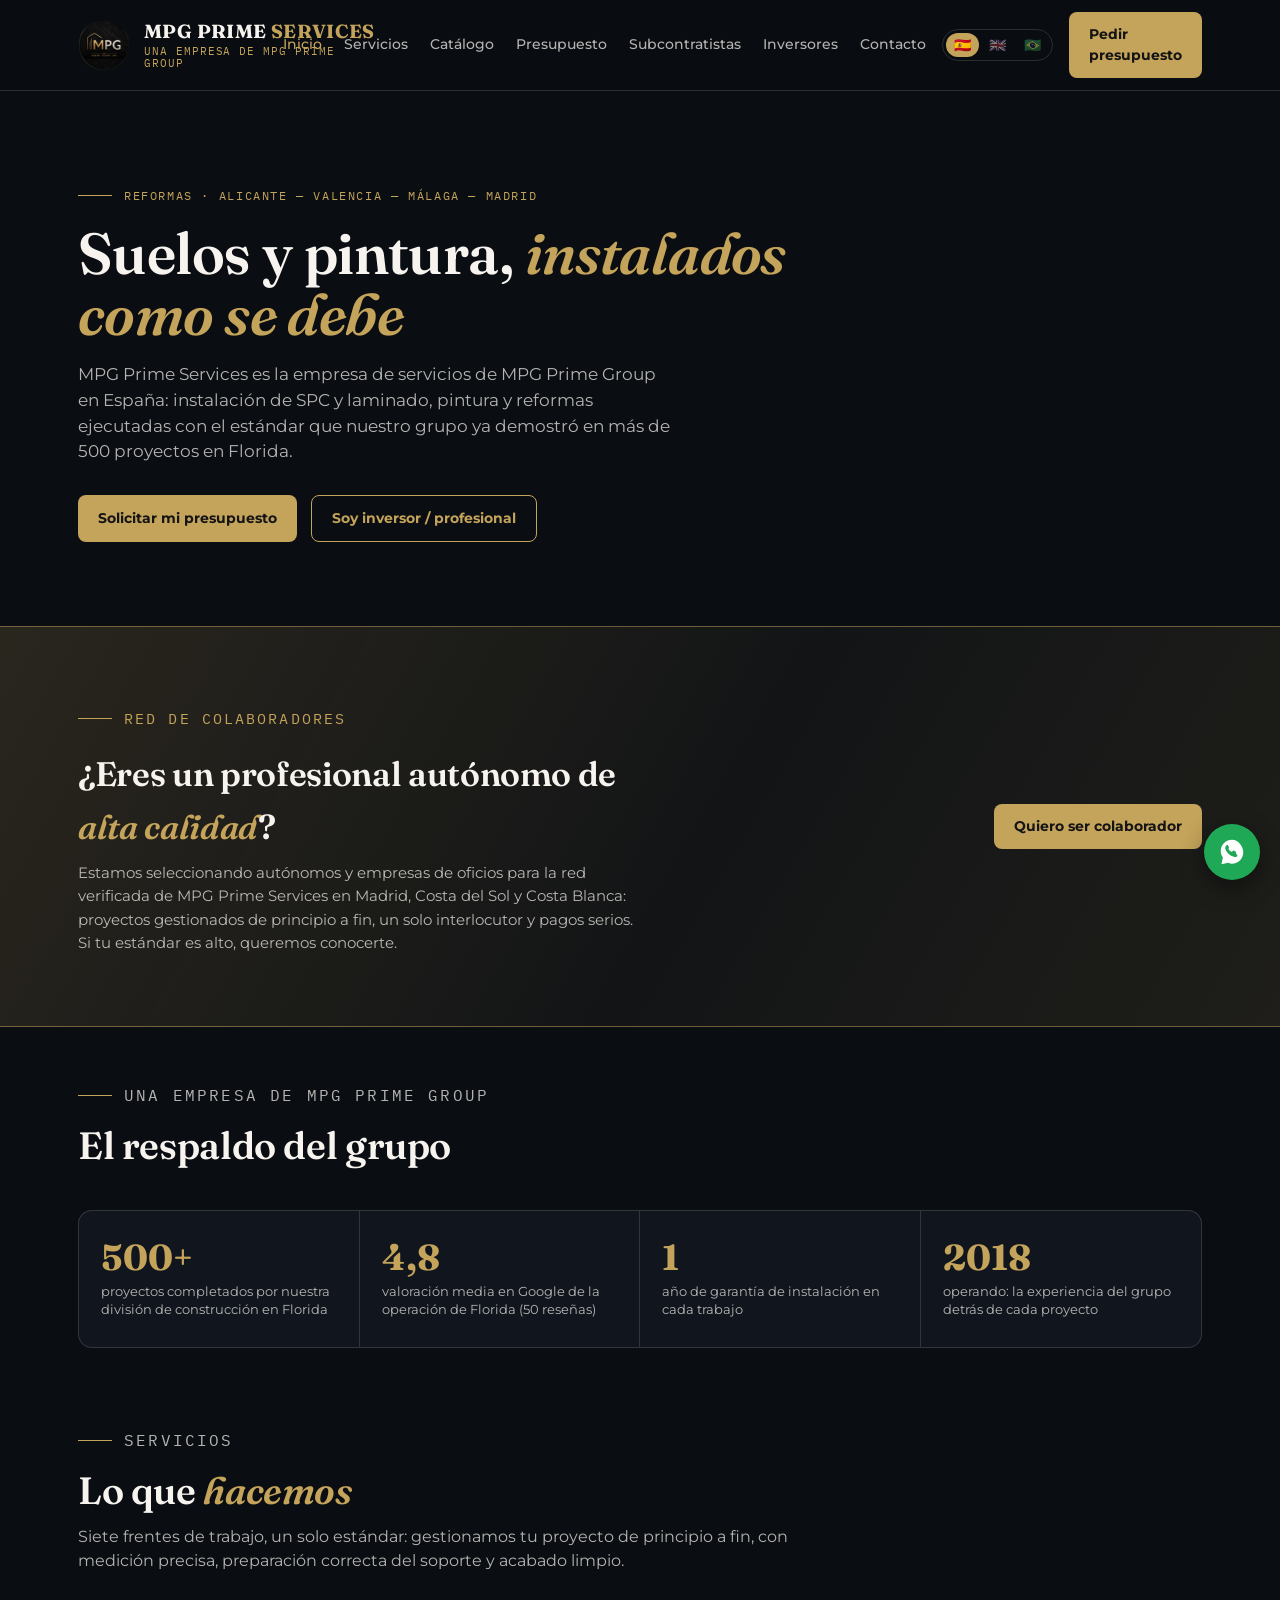
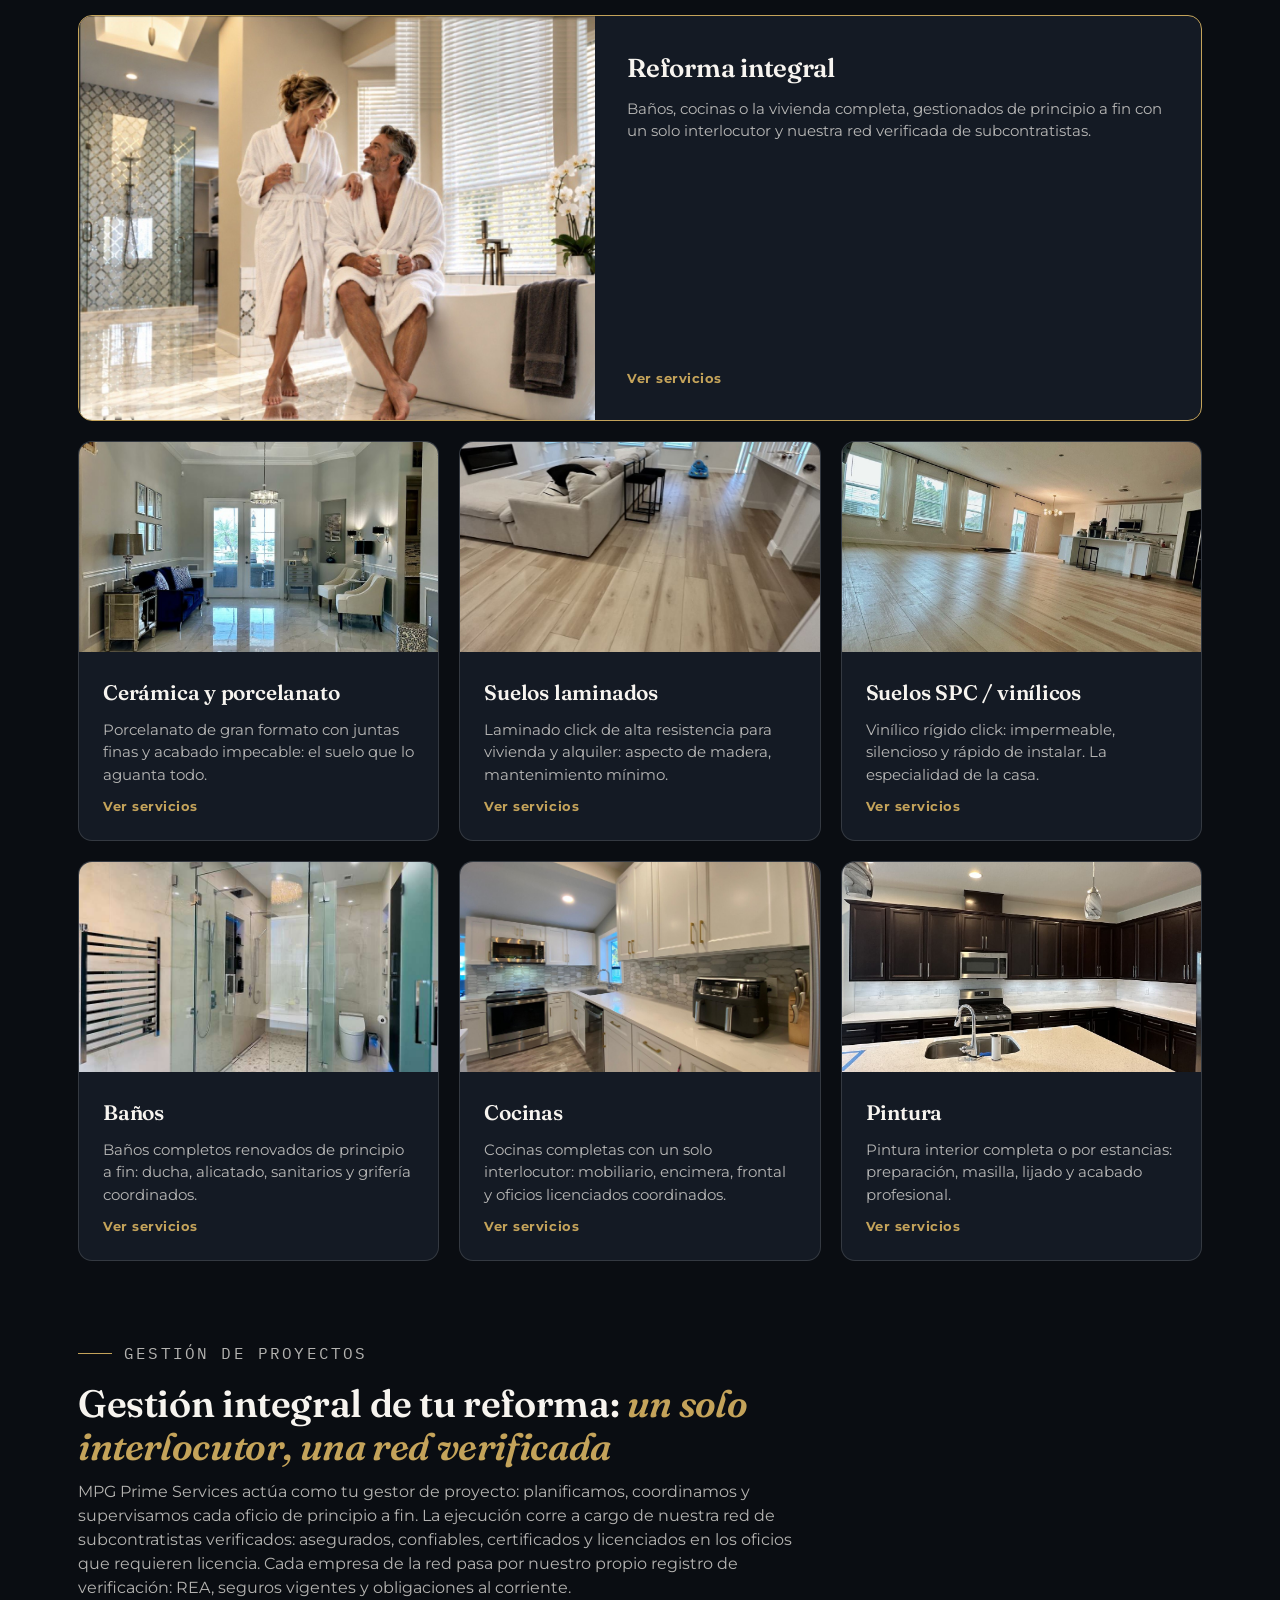
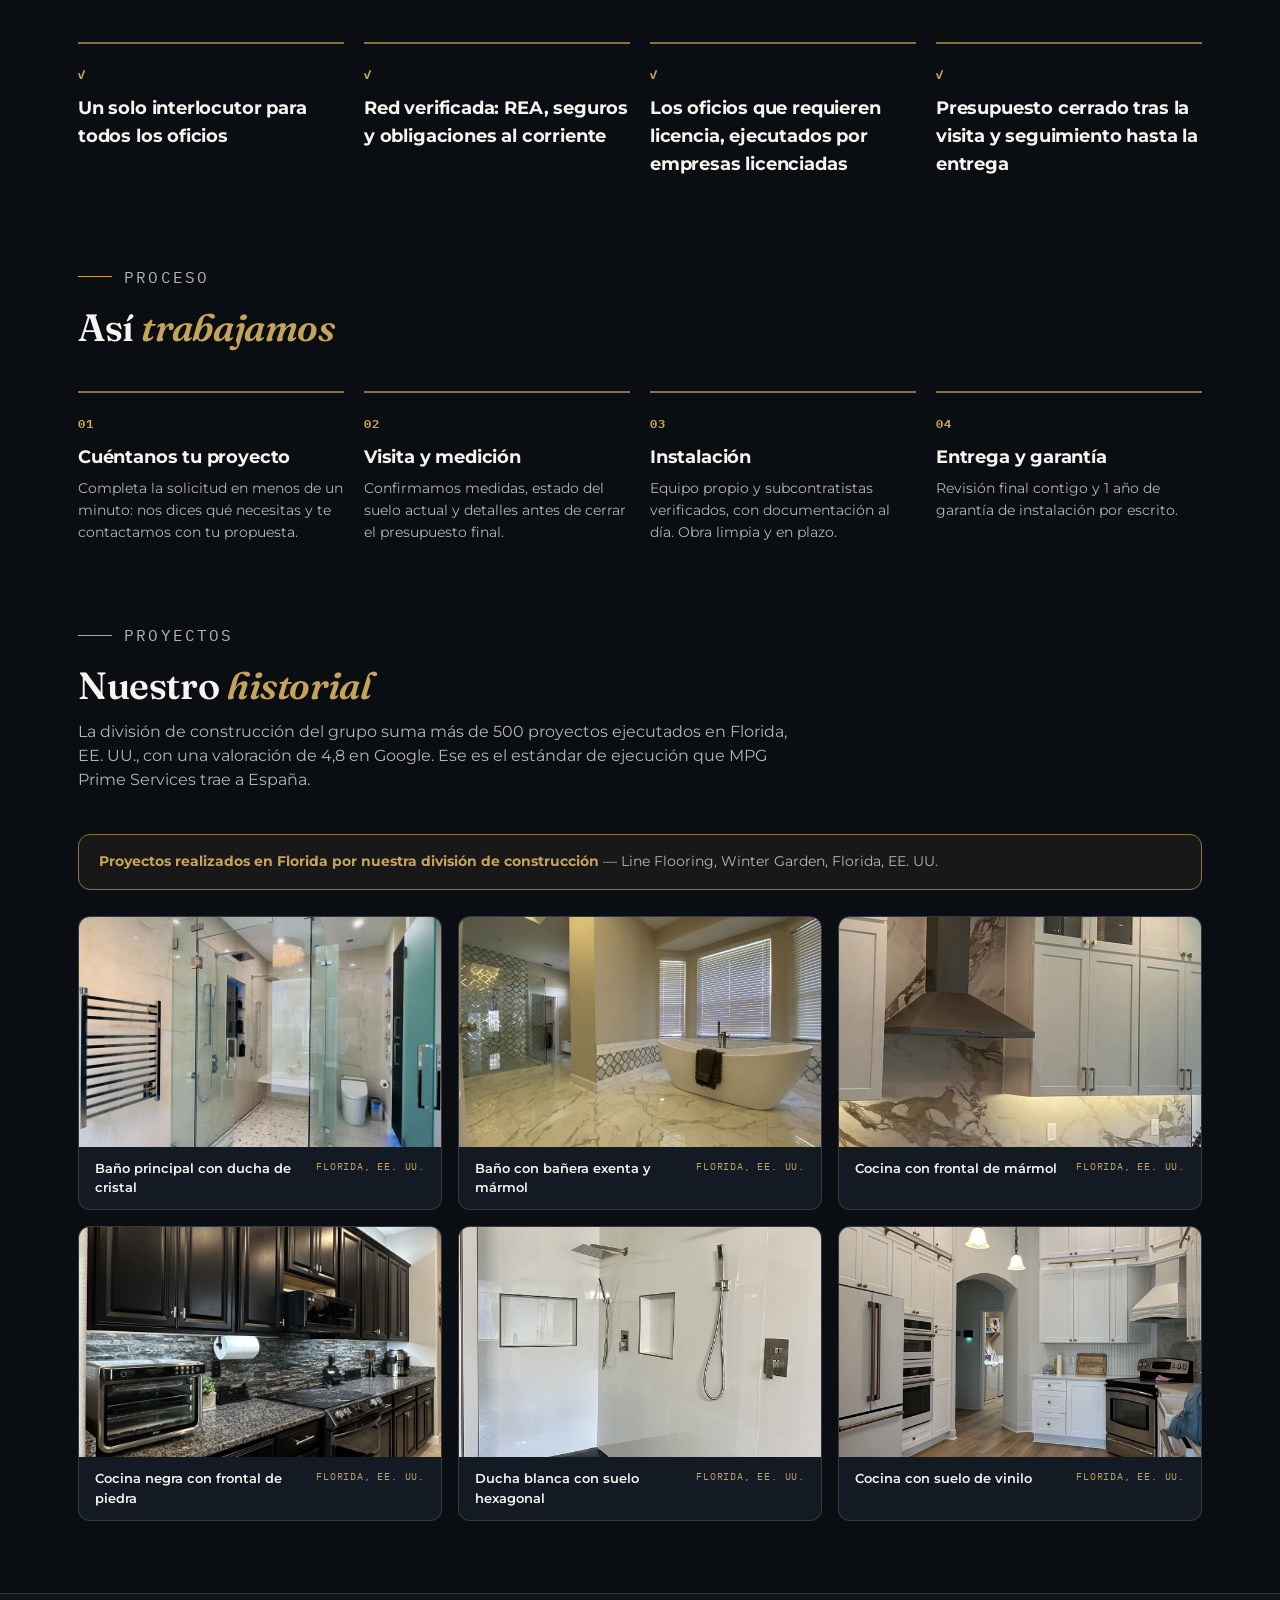
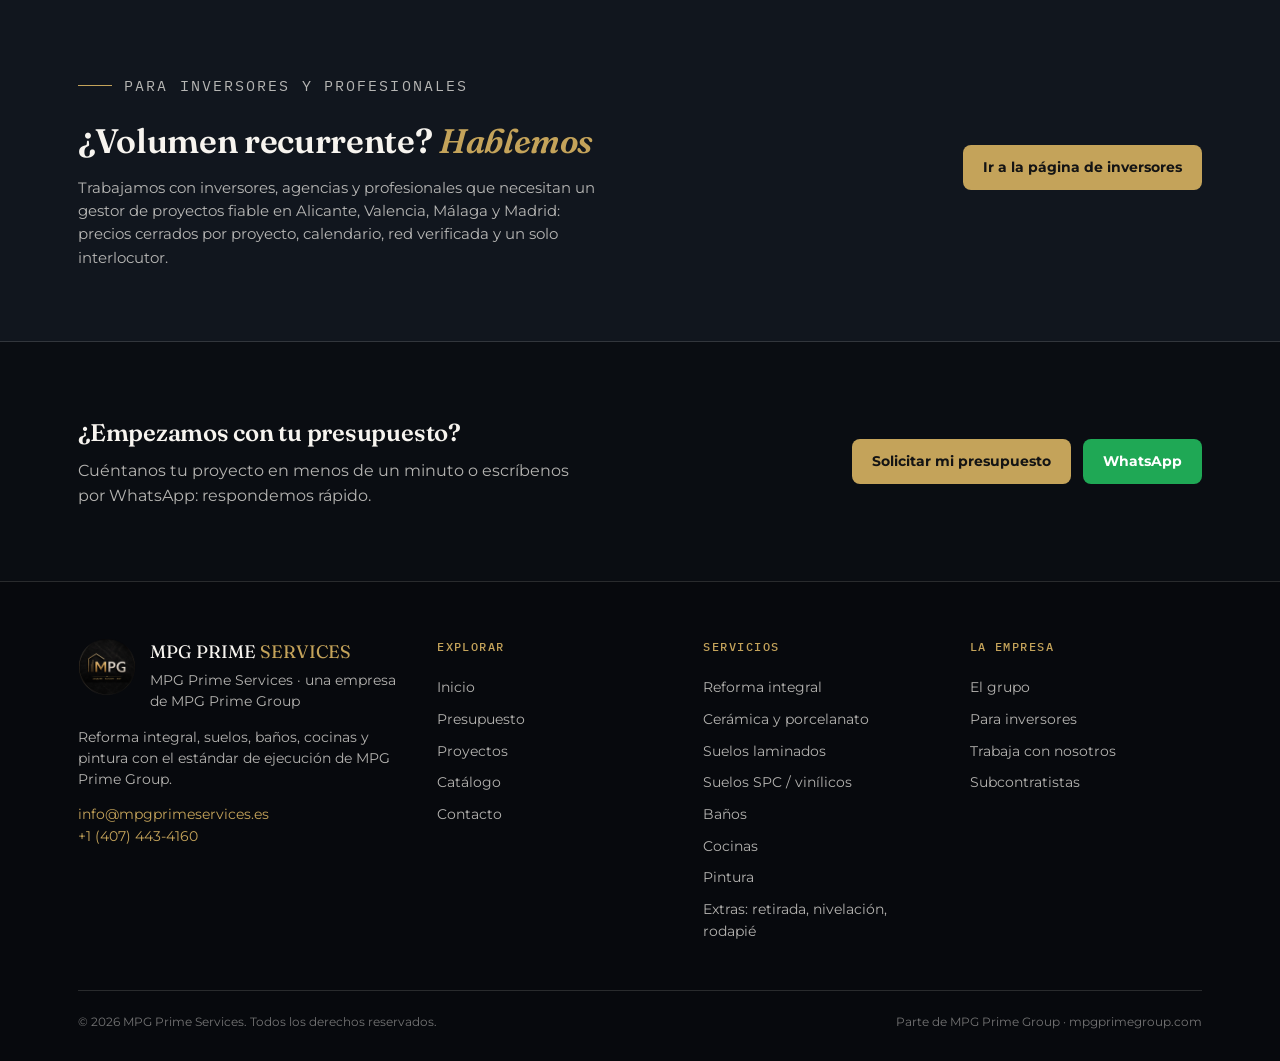
==== commit fbbbcb70: "Home: banner de recrutamento de colaboradores autónomos com link direto ao formulário de aplicação (" ====
--- a/index.html
+++ b/index.html
@@ -66,6 +66,15 @@
         <a class="btn" href="presupuesto.html" data-i18n="home.cta1">Solicitar mi presupuesto</a>
         <a class="btn ghost" href="inversores.html" data-i18n="home.cta2">Soy inversor / profesional</a>
       </div>
+    </div>
+  </section>
+
+  <section class="collab-band">
+    <div class="wrap inner">
+      <div><p class="eyebrow" data-i18n="home.collab.eyebrow">Red de colaboradores</p>
+      <h2 data-i18n="home.collab.h">¿Eres un profesional autónomo de <em>alta calidad</em>?</h2>
+      <p data-i18n="home.collab.p">Estamos seleccionando autónomos y empresas de oficios para la red verificada de MPG Prime Services en Madrid, Costa del Sol y Costa Blanca: proyectos gestionados de principio a fin, un solo interlocutor y pagos serios. Si tu estándar es alto, queremos conocerte.</p></div>
+      <a class="btn" href="subcontratistas.html#p0" data-i18n="home.collab.cta">Quiero ser colaborador</a>
     </div>
   </section>
 
--- a/assets/style.css
+++ b/assets/style.css
@@ -158,6 +158,11 @@
 .ctaband .inner{display:flex;align-items:center;justify-content:space-between;gap:26px;flex-wrap:wrap;}
 .ctaband h2{font-size:clamp(24px,3.4vw,34px);max-width:560px;}
 .ctaband p{color:var(--cream-dim);margin-top:8px;max-width:520px;font-size:15px;}
+.collab-band{background:linear-gradient(120deg,rgba(196,163,90,.17),rgba(196,163,90,.05) 55%,rgba(196,163,90,.11));border-top:1px solid rgba(196,163,90,.5);border-bottom:1px solid rgba(196,163,90,.5);}
+.collab-band .inner{display:flex;align-items:center;justify-content:space-between;gap:26px;flex-wrap:wrap;}
+.collab-band h2{font-size:clamp(24px,3.4vw,34px);max-width:600px;}
+.collab-band p{color:var(--cream-dim);margin-top:8px;max-width:560px;font-size:15px;}
+.collab-band .eyebrow{color:var(--gold);}
 
 /* ---------- formularios ---------- */
 .panel{background:var(--bg-soft);border:1px solid var(--line);border-radius:16px;padding:30px;}
@@ -173,9 +178,11 @@
 .field small{font-size:11.5px;color:var(--cream-dim);}
 .checkline{display:flex;gap:10px;align-items:flex-start;font-size:14px;color:var(--cream-dim);}
 .checkline input{margin-top:3px;accent-color:var(--gold);width:17px;height:17px;flex-shrink:0;}
+/* Oculto por defecto: la visibilidad la controlan los handlers con style.display en línea.
+   .ok/.err solo definen colores; NUNCA display (si lo definen, pisan el display:none base). */
 .form-msg{border-radius:10px;padding:14px 18px;font-size:14.5px;margin-top:18px;display:none;}
-.form-msg.ok{display:block;background:rgba(127,176,105,.13);border:1px solid var(--ok);color:#CFE8C6;}
-.form-msg.err{display:block;background:rgba(224,120,86,.12);border:1px solid var(--danger);color:#F3C4B4;}
+.form-msg.ok{background:rgba(127,176,105,.13);border:1px solid var(--ok);color:#CFE8C6;}
+.form-msg.err{background:rgba(224,120,86,.12);border:1px solid var(--danger);color:#F3C4B4;}
 .radio-cards{display:grid;grid-template-columns:1fr 1fr;gap:12px;}
 @media (max-width:700px){ .radio-cards{grid-template-columns:1fr;} }
 .ynrow{display:flex;align-items:center;justify-content:space-between;gap:16px;border:1px solid var(--line);border-radius:11px;padding:14px 16px;background:var(--bg);}
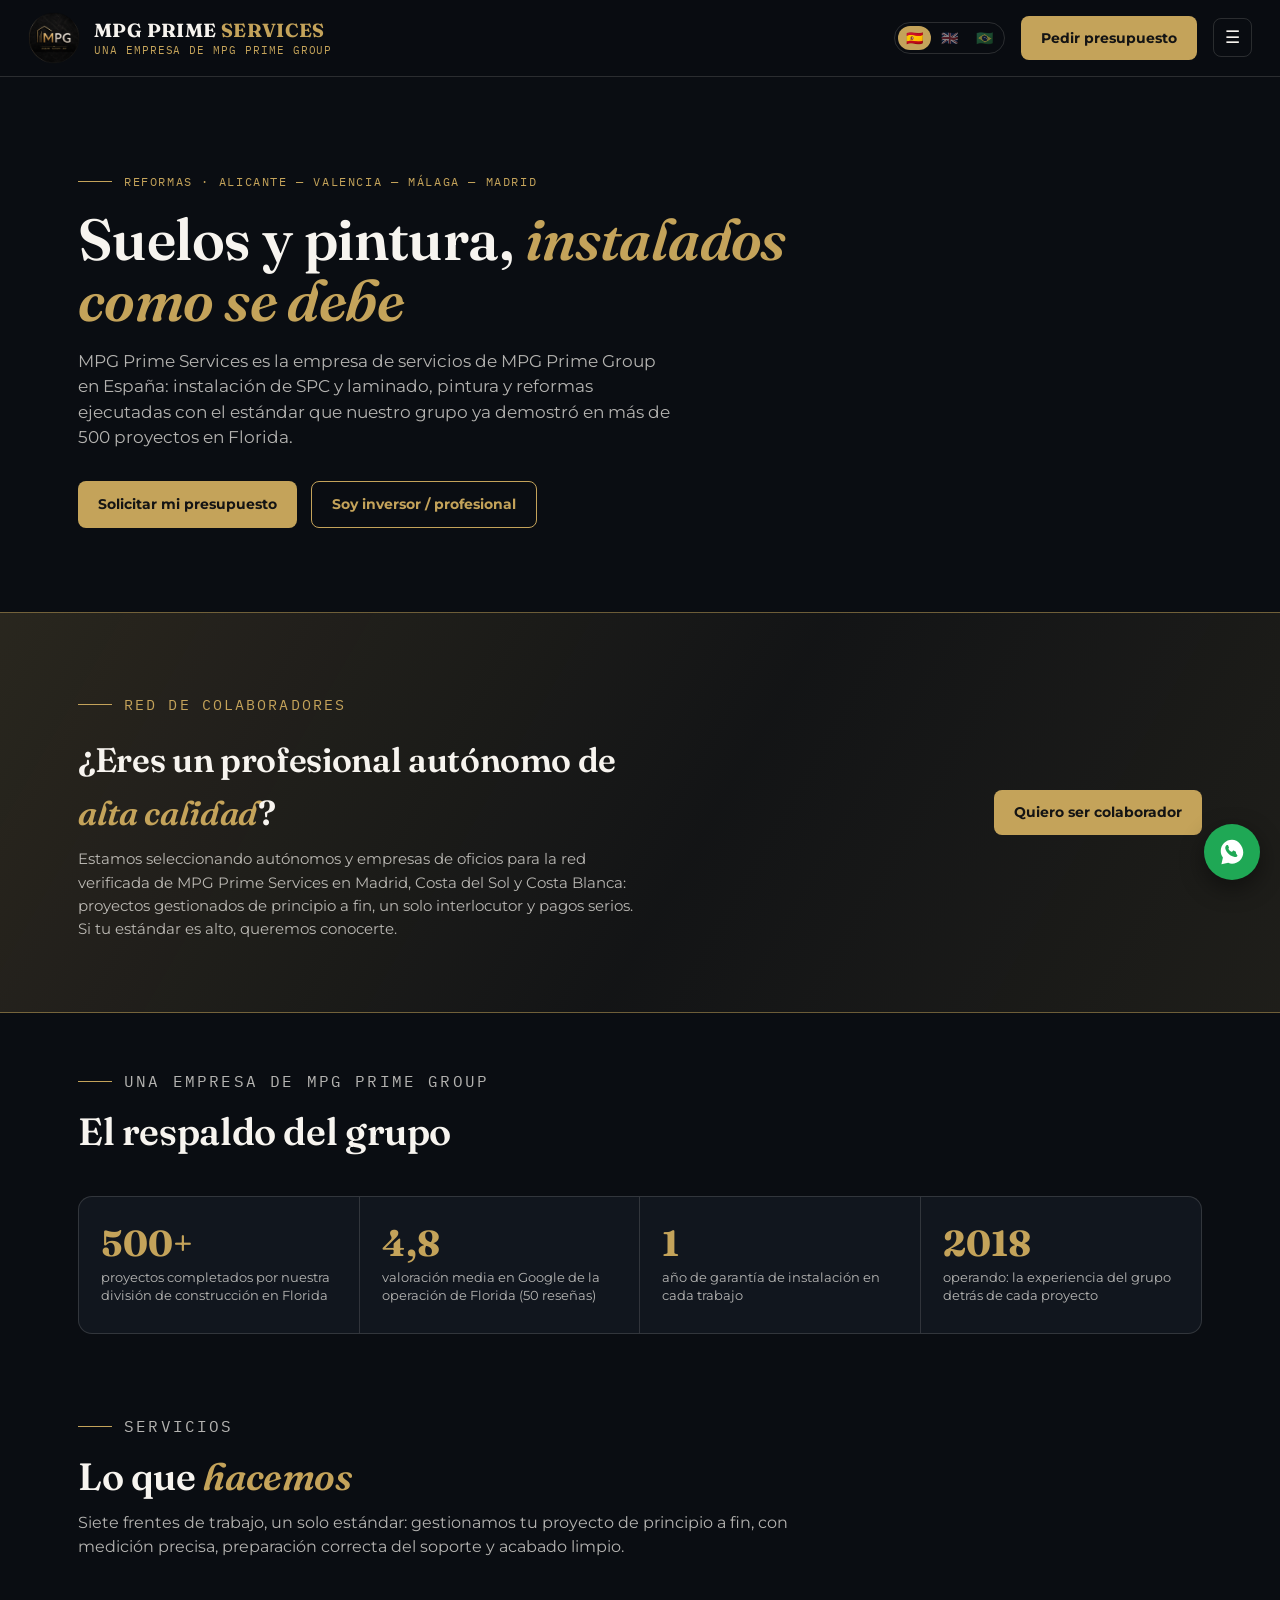
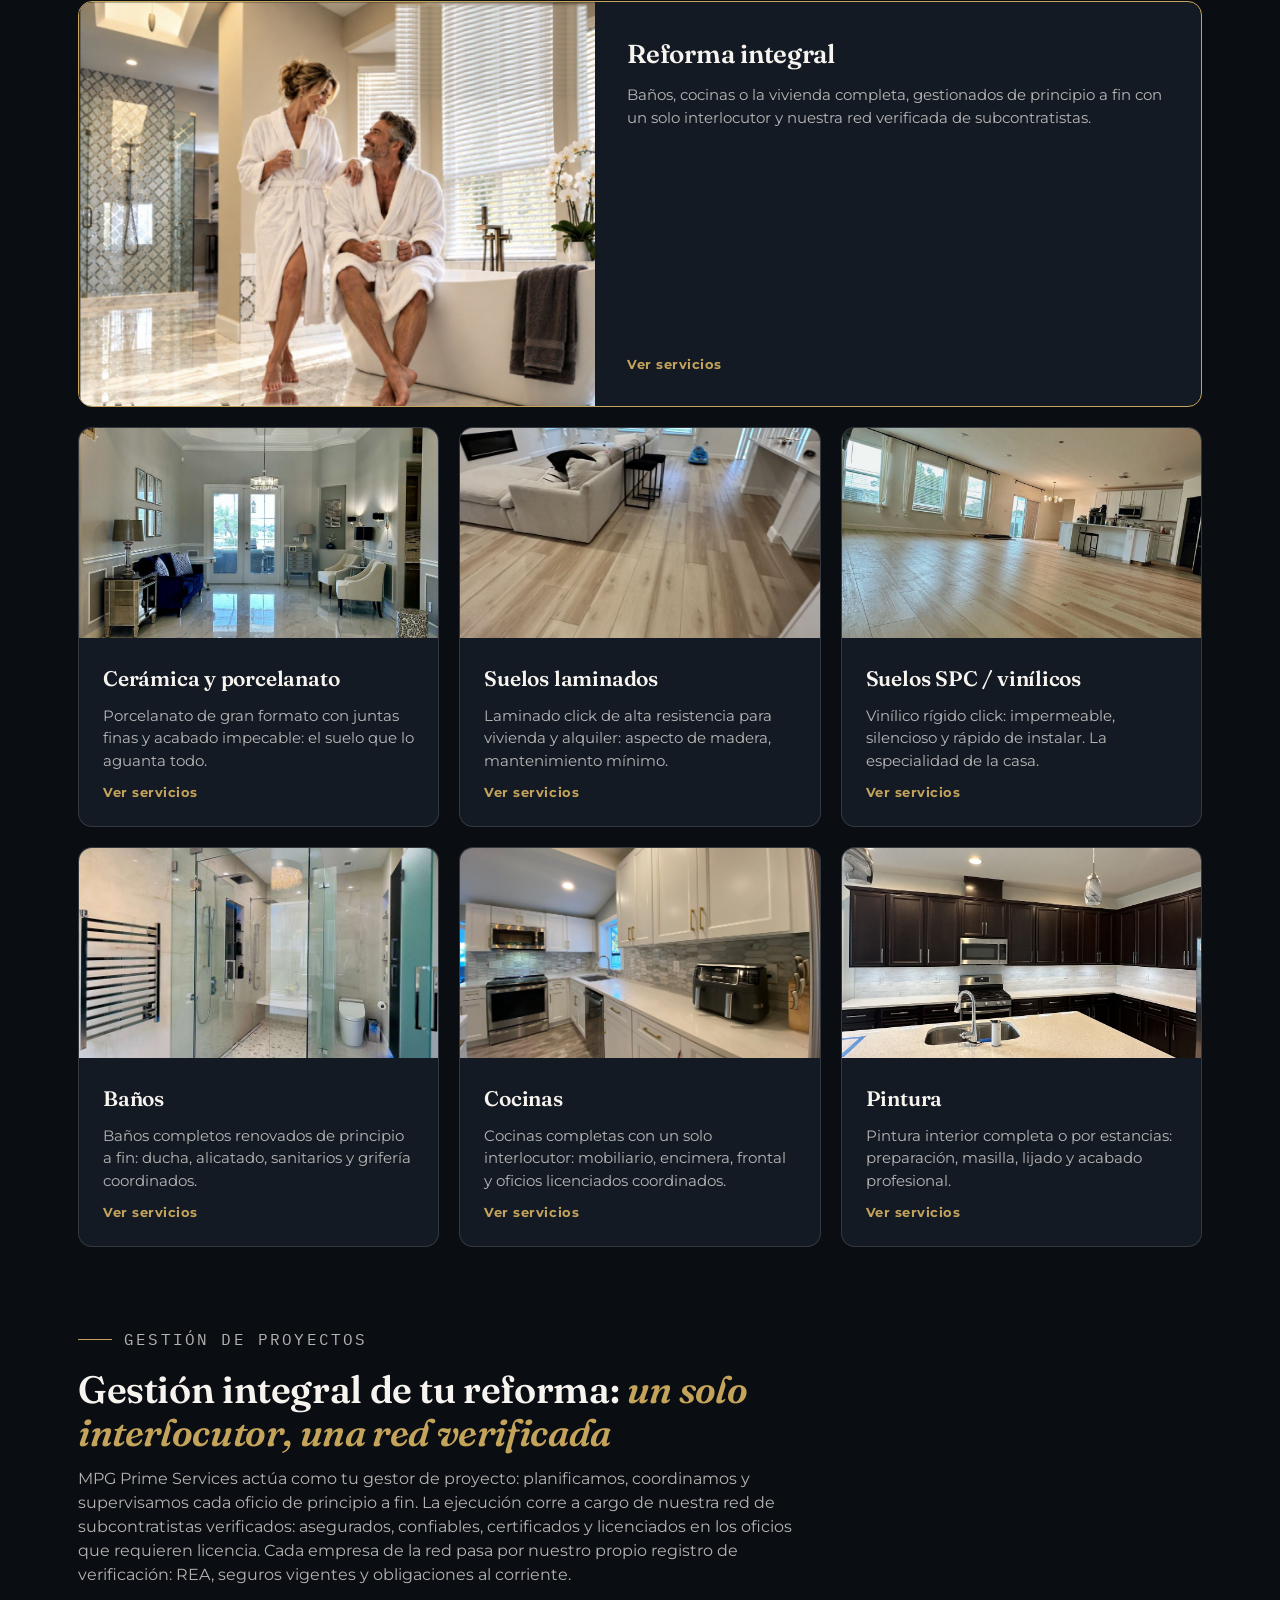
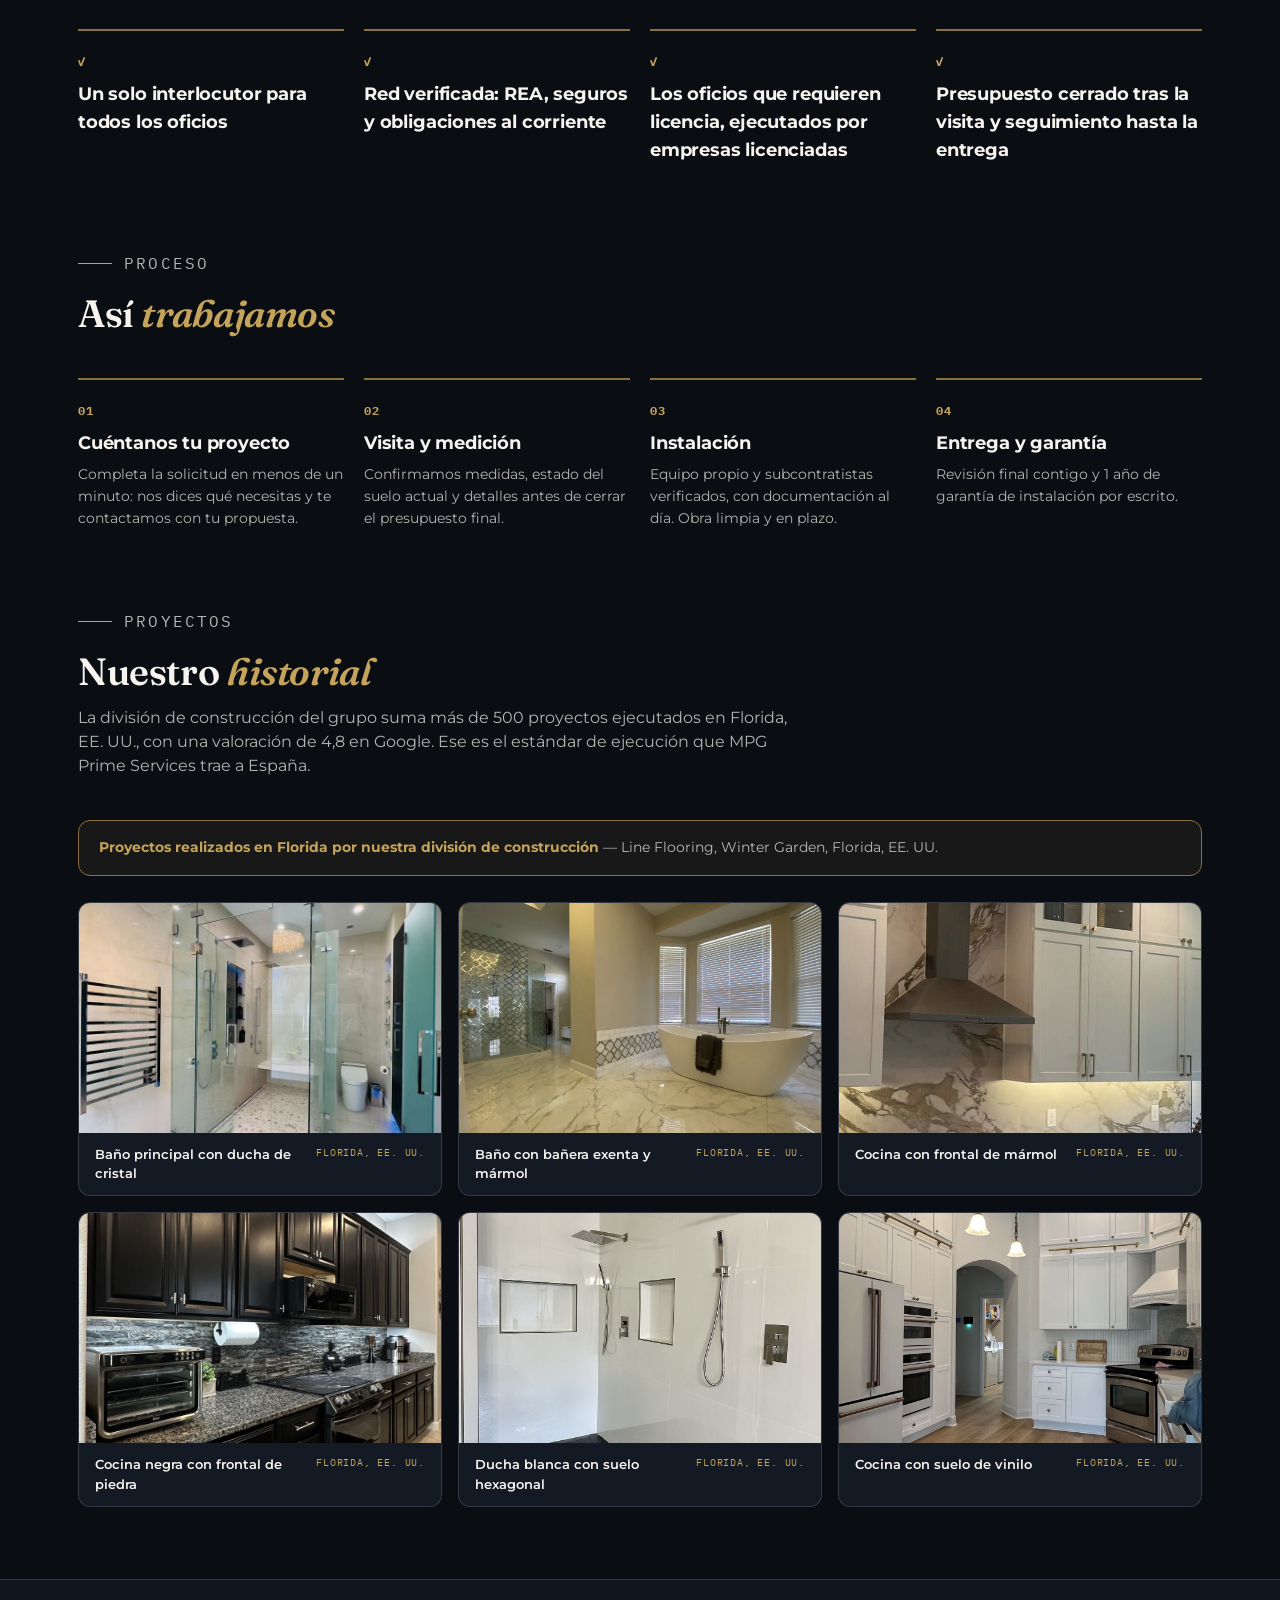
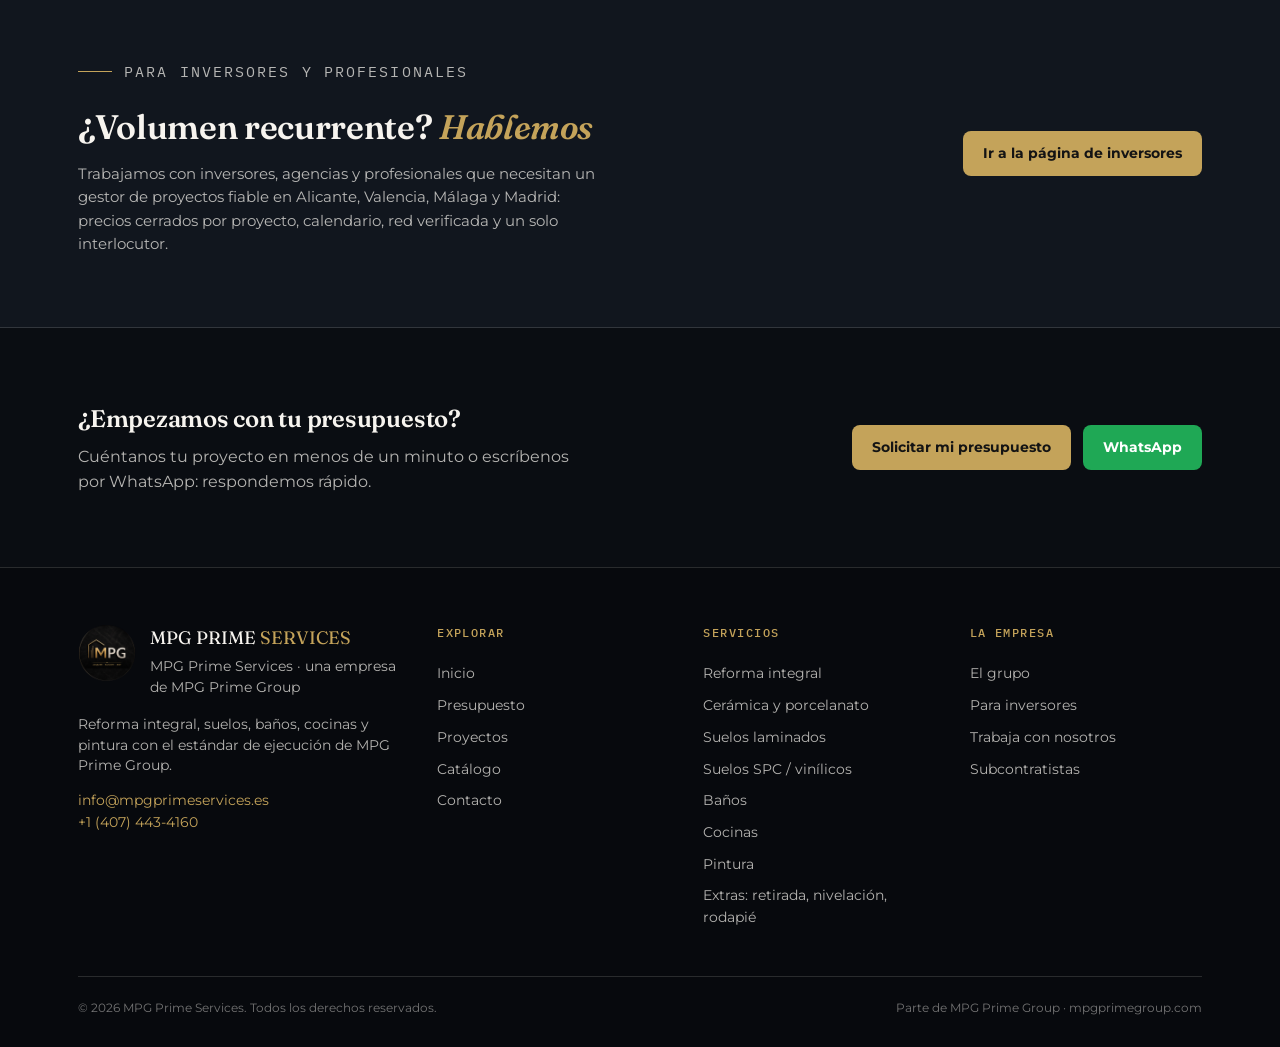
==== commit 7d54d63e: "Cache-bust stylesheet (v=20261022-2) so the header fix reaches every visitor" ====
--- a/index.html
+++ b/index.html
@@ -13,7 +13,7 @@
 <link rel="preconnect" href="https://fonts.googleapis.com">
 <link rel="preconnect" href="https://fonts.gstatic.com" crossorigin>
 <link href="https://fonts.googleapis.com/css2?family=Fraunces:ital,opsz,wght@0,9..144,500;0,9..144,600;0,9..144,700;1,9..144,500&family=Montserrat:wght@400;500;600;700;800&family=IBM+Plex+Mono:wght@400;500&display=swap" rel="stylesheet">
-<link rel="stylesheet" href="assets/style.css">
+<link rel="stylesheet" href="assets/style.css?v=20261022-2">
 <script src="assets/i18n.js"></script>
 <script src="assets/i18n2.js"></script>
 
--- a/assets/style.css
+++ b/assets/style.css
@@ -29,21 +29,21 @@
 
 /* ---------- header ---------- */
 header{position:sticky;top:0;z-index:60;background:rgba(10,13,18,.94);backdrop-filter:blur(10px);border-bottom:1px solid var(--line);}
-.headbar{display:flex;align-items:center;justify-content:space-between;padding:12px 28px;max-width:1180px;margin:0 auto;gap:14px;}
+.headbar{display:flex;align-items:center;justify-content:space-between;padding:12px 28px;max-width:1380px;margin:0 auto;gap:14px;}
 .brand{display:flex;align-items:center;gap:14px;min-width:0;}
 .brand img{width:52px;height:52px;border-radius:50%;flex-shrink:0;}
 .brand-name{line-height:1.15;}
 .brand-name b{display:block;font-family:'Fraunces',serif;font-weight:700;font-size:19px;letter-spacing:.02em;white-space:nowrap;}
 .brand-name b i{font-style:normal;color:var(--gold);}
 .brand-name span{display:block;font-size:10.5px;letter-spacing:.09em;color:var(--gold);text-transform:uppercase;font-family:'IBM Plex Mono',monospace;margin-top:2px;}
-.headright{display:flex;align-items:center;gap:16px;}
-nav.mainnav{display:flex;gap:22px;align-items:center;}
+.headright{display:flex;align-items:center;gap:16px;flex-shrink:0;}
+nav.mainnav{display:flex;gap:18px;align-items:center;flex-shrink:0;}
 nav.mainnav a{font-size:13.5px;font-weight:500;color:var(--cream);opacity:.72;white-space:nowrap;}
 nav.mainnav a:hover,nav.mainnav a.active{opacity:1;color:var(--gold);}
-.lang-switch{display:flex;gap:2px;border:1px solid var(--line);border-radius:30px;padding:3px;}
+.lang-switch{display:flex;flex-shrink:0;gap:2px;border:1px solid var(--line);border-radius:30px;padding:3px;}
 .lang-switch button{font-size:14px;line-height:1;padding:5px 8px;border:none;background:none;border-radius:20px;cursor:pointer;opacity:.5;filter:grayscale(.4);}
 .lang-switch button.active{background:var(--gold);opacity:1;filter:none;}
-.btn{display:inline-flex;align-items:center;gap:8px;font-weight:700;font-size:13.5px;padding:12px 20px;border-radius:8px;background:var(--gold);color:#141414;transition:transform .15s ease,background .15s ease;border:none;cursor:pointer;font-family:'Montserrat',sans-serif;}
+.btn{display:inline-flex;align-items:center;white-space:nowrap;gap:8px;font-weight:700;font-size:13.5px;padding:12px 20px;border-radius:8px;background:var(--gold);color:#141414;transition:transform .15s ease,background .15s ease;border:none;cursor:pointer;font-family:'Montserrat',sans-serif;}
 .btn:hover{background:#d6b76e;transform:translateY(-1px);}
 .btn.ghost{background:none;border:1px solid var(--gold);color:var(--gold);}
 .btn.ghost:hover{background:var(--gold);color:#141414;}
@@ -55,7 +55,7 @@
 .mobilenav.open{display:flex;}
 .mobilenav a{padding:12px 0;font-size:15px;color:var(--cream);border-top:1px solid var(--line);opacity:.88;}
 .mobilenav a:first-child{border-top:none;}
-@media (max-width:1020px){ nav.mainnav{display:none;} .navtoggle{display:block;} }
+@media (max-width:1400px){ nav.mainnav{display:none;} .navtoggle{display:block;} }
 /* Header en pantallas estrechas: dos filas limpias, sin solapes ni truncados.
    Fila 1: sello + wordmark + menú. Fila 2: idiomas + CTA a ancho útil.
    .headright pasa a display:contents para repartir sus hijos dentro de .headbar. */
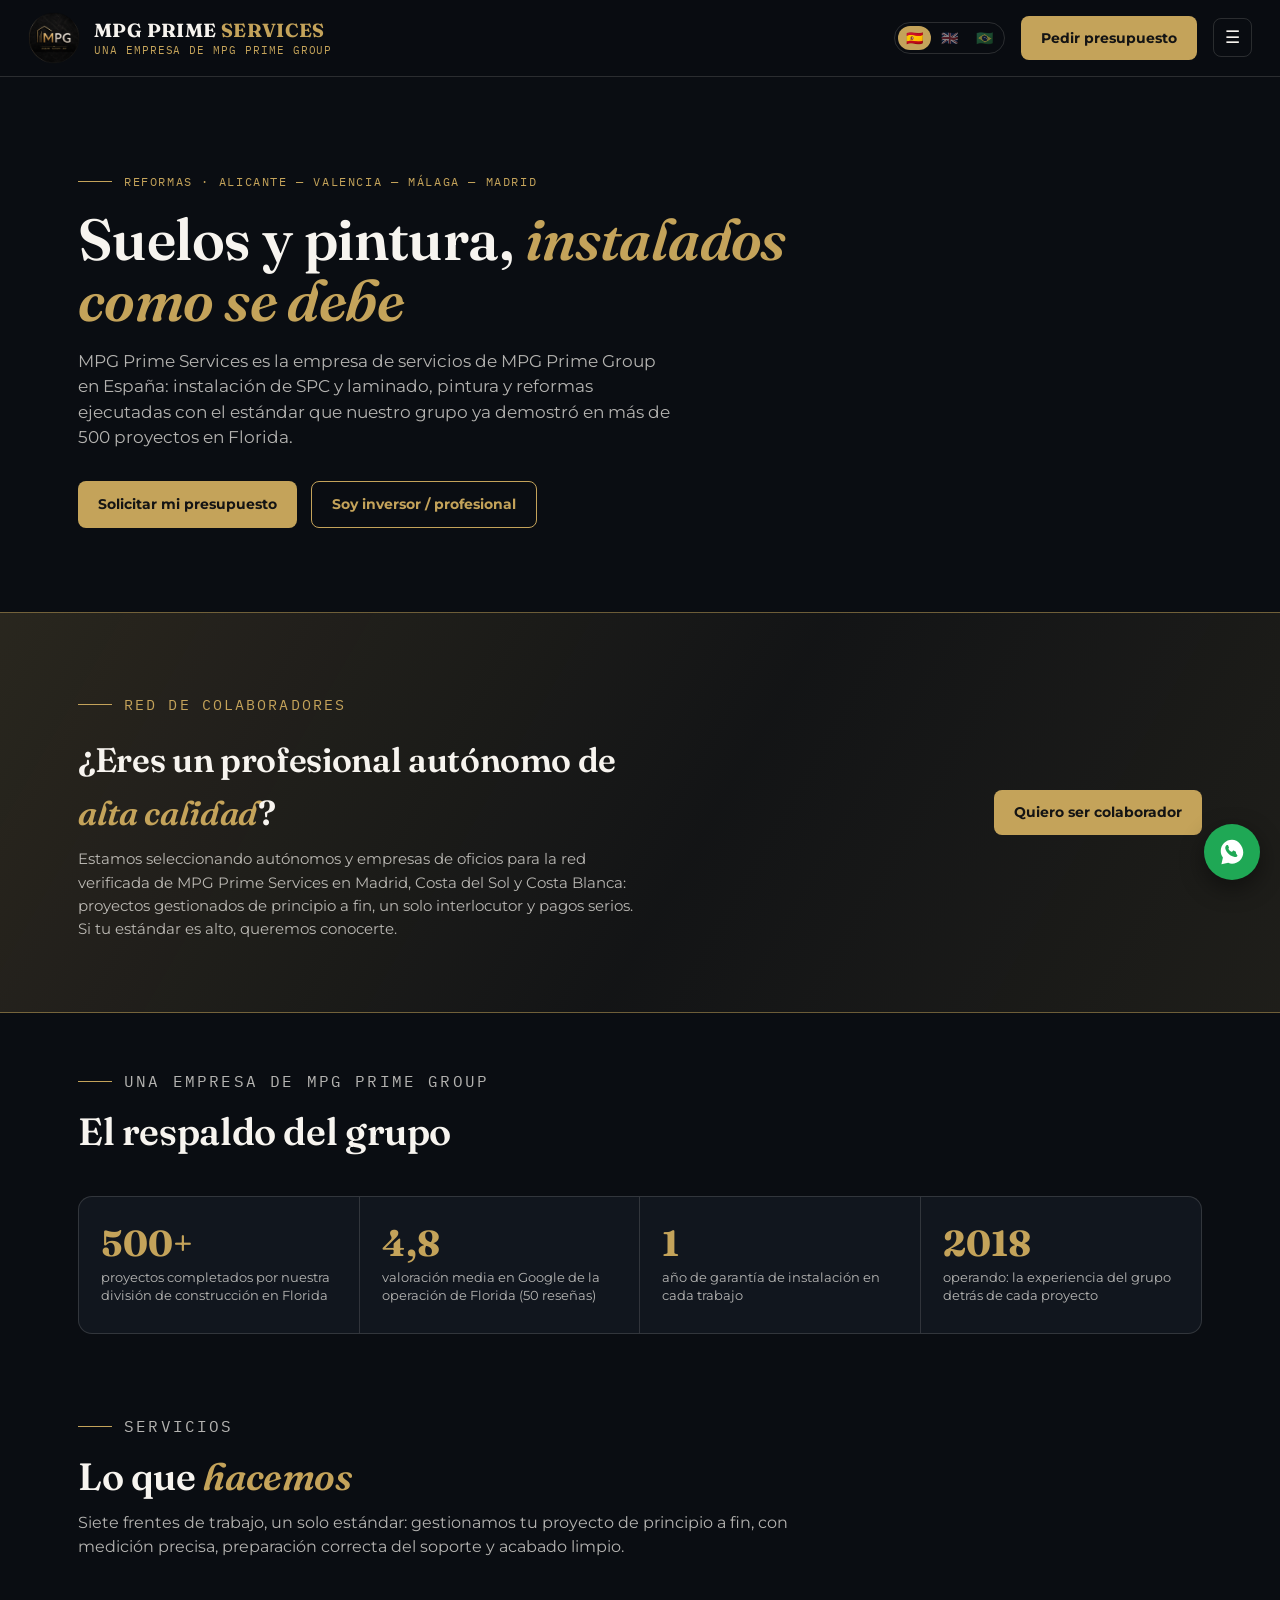
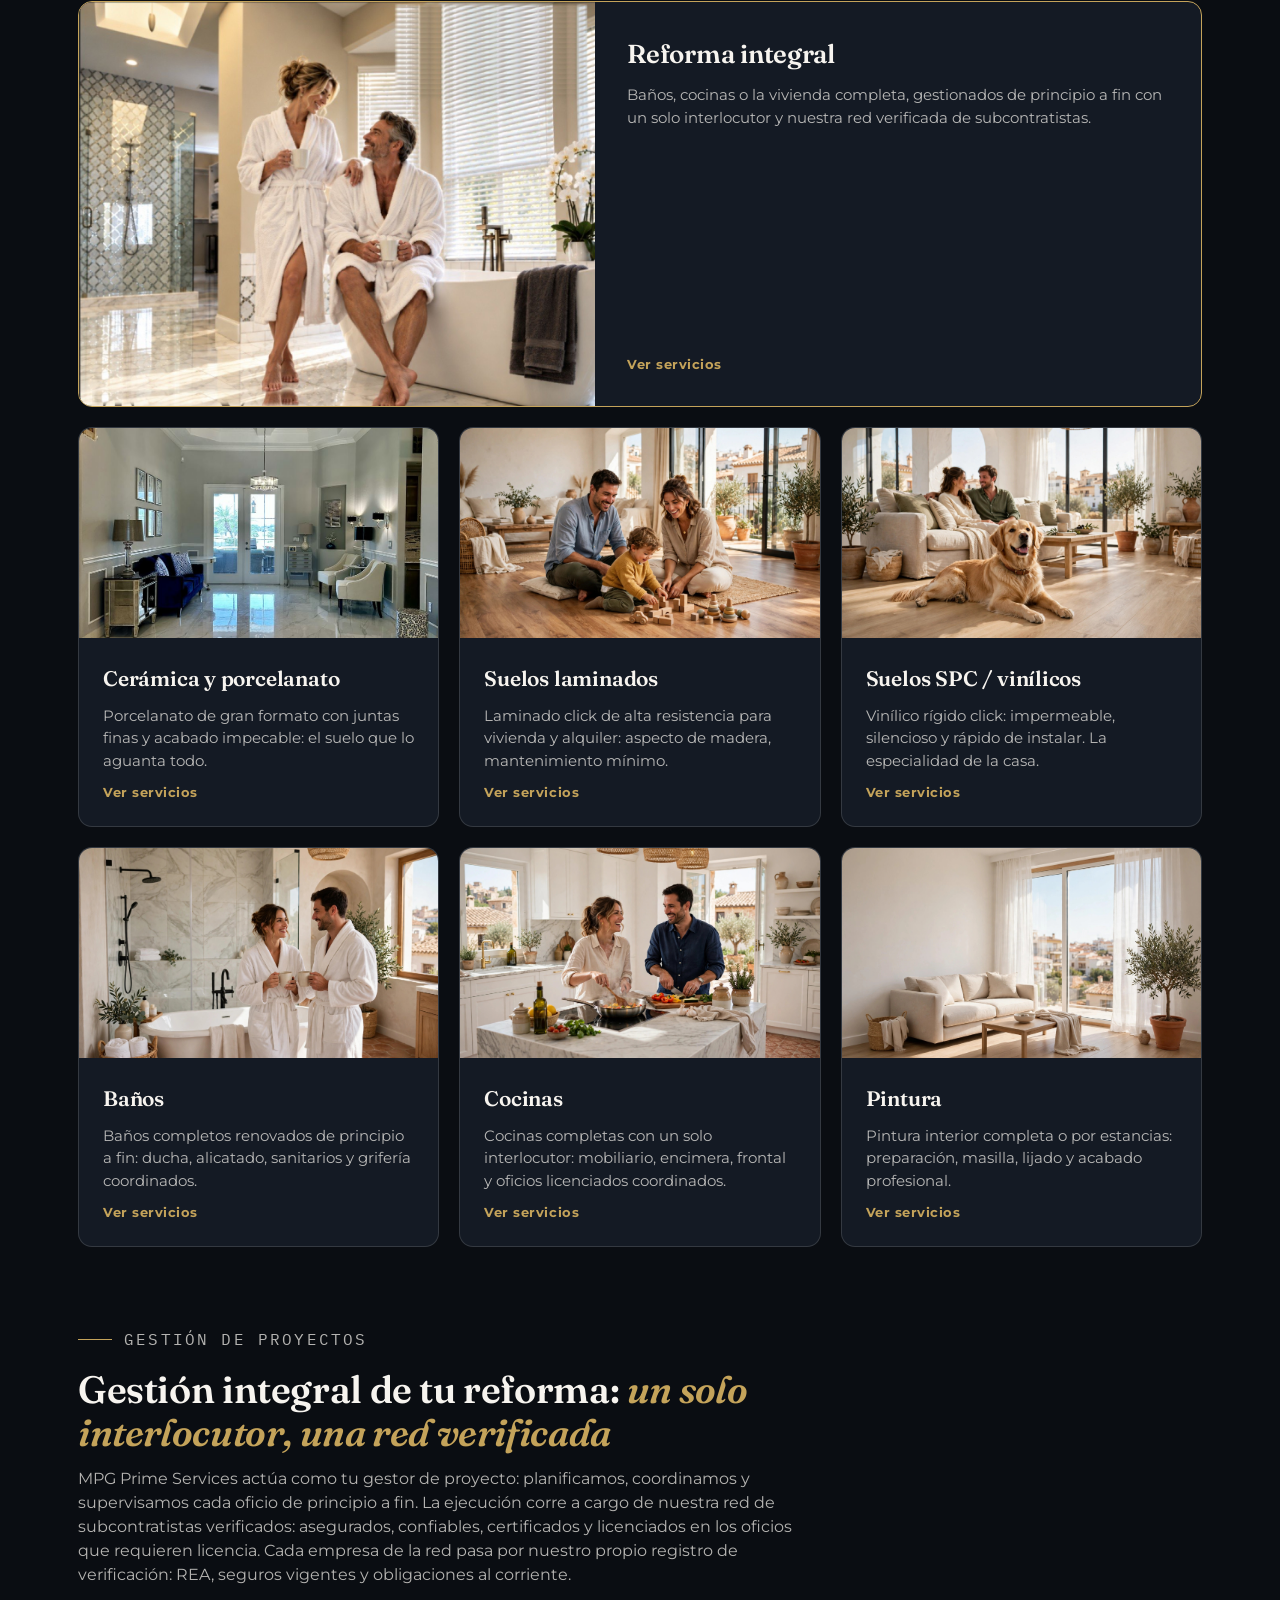
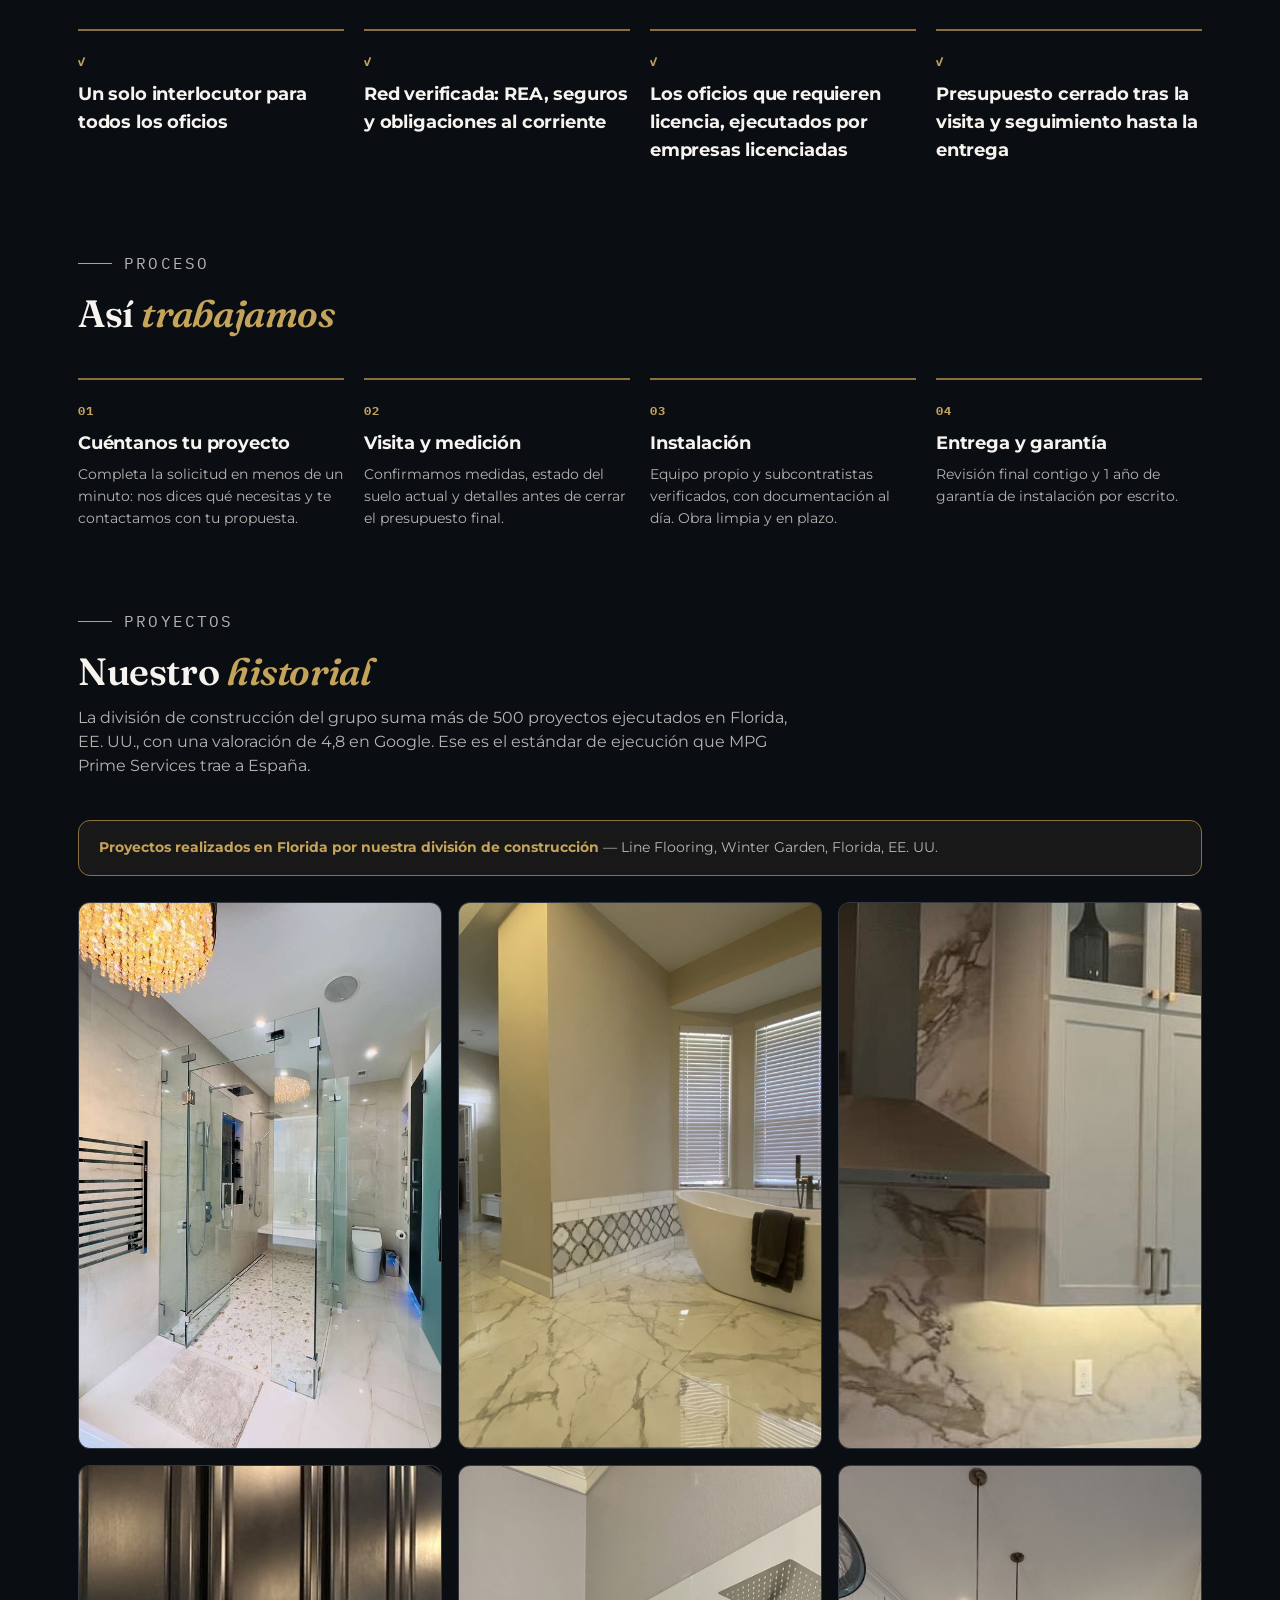
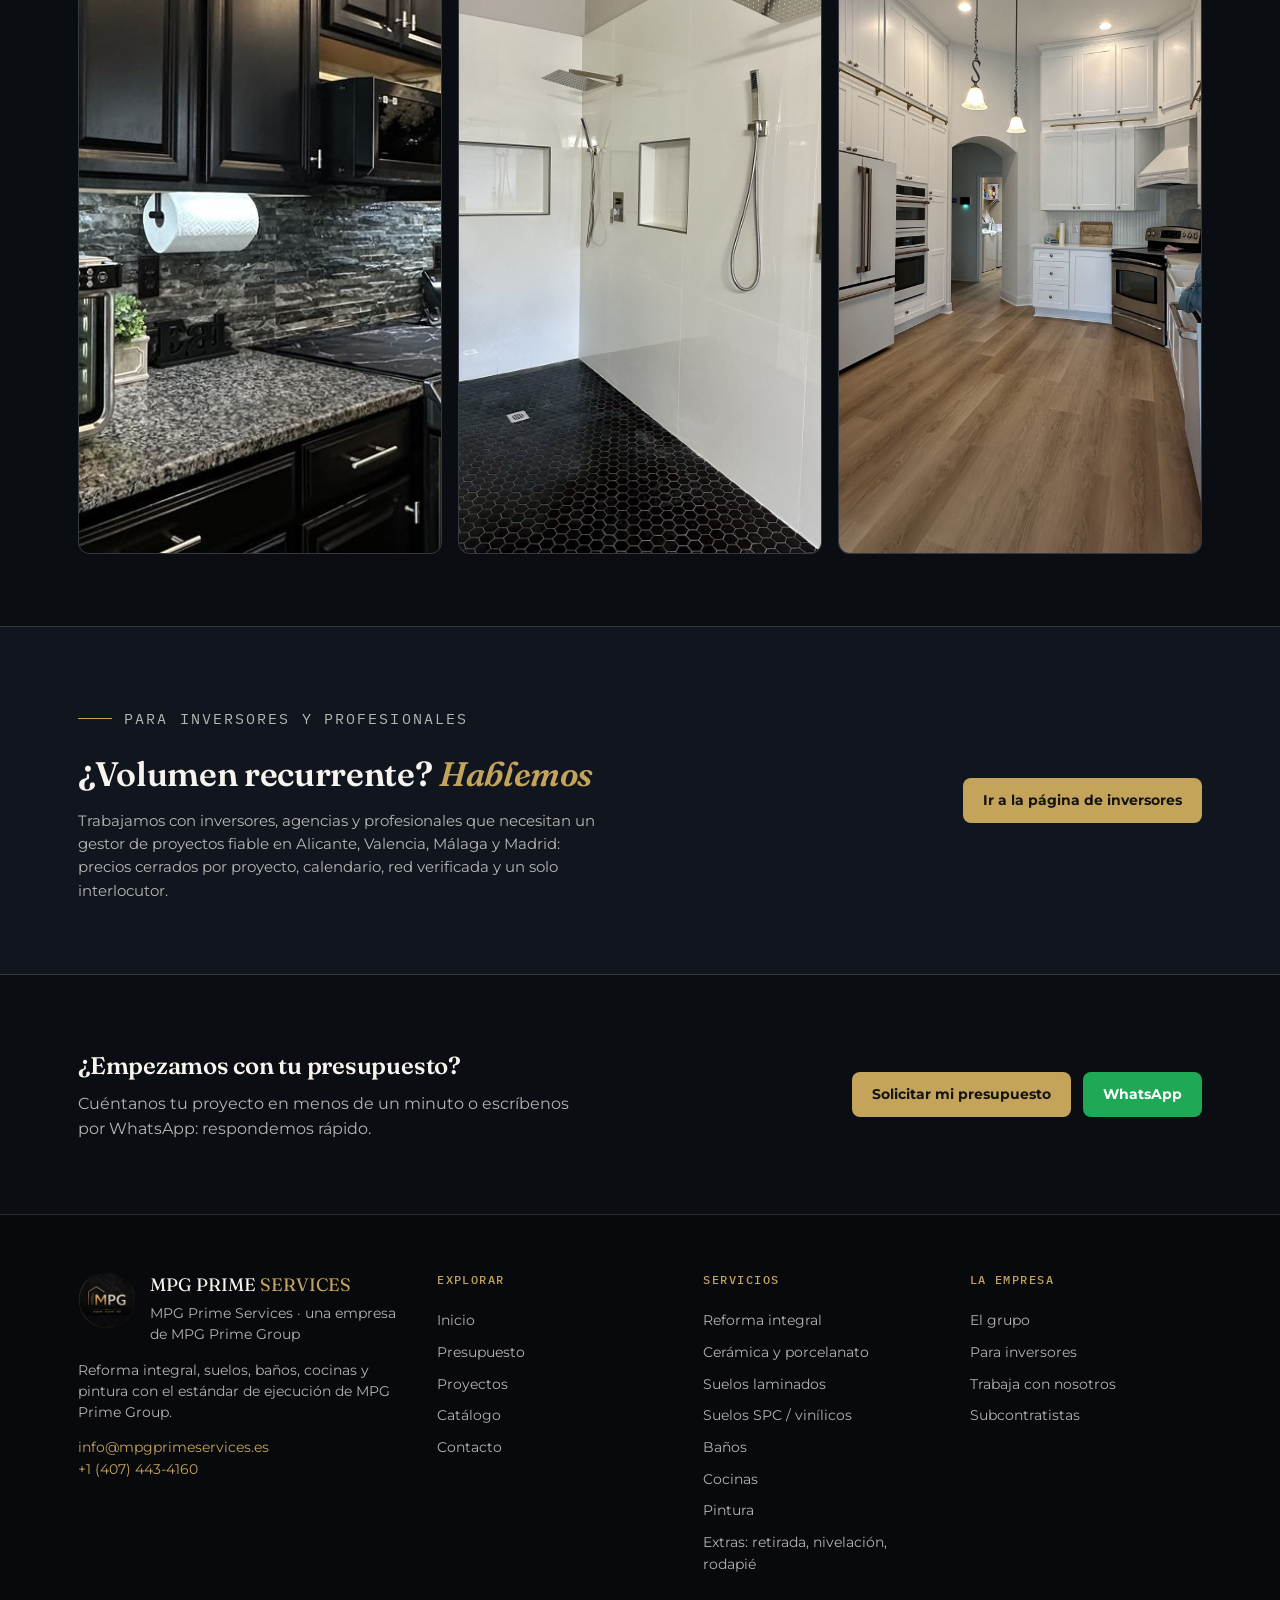
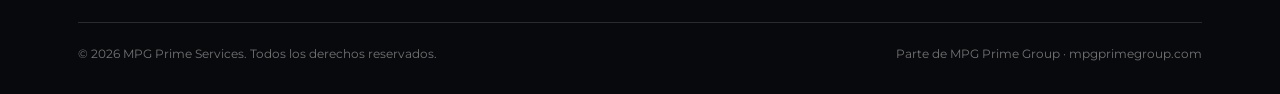
==== commit a93c25f1: "Site review: humanized service photos, painting photos fixed, split-row figures fill height, hero up" ====
--- a/index.html
+++ b/index.html
@@ -13,7 +13,7 @@
 <link rel="preconnect" href="https://fonts.googleapis.com">
 <link rel="preconnect" href="https://fonts.gstatic.com" crossorigin>
 <link href="https://fonts.googleapis.com/css2?family=Fraunces:ital,opsz,wght@0,9..144,500;0,9..144,600;0,9..144,700;1,9..144,500&family=Montserrat:wght@400;500;600;700;800&family=IBM+Plex+Mono:wght@400;500&display=swap" rel="stylesheet">
-<link rel="stylesheet" href="assets/style.css?v=20261022-2">
+<link rel="stylesheet" href="assets/style.css?v=20261022-3">
 <script src="assets/i18n.js"></script>
 <script src="assets/i18n2.js"></script>
 
@@ -57,7 +57,7 @@
 </header>
 
 <main>
-  <section class="hero" style="--hero-img:url('assets/img/hero-familia.jpg')">
+  <section class="hero" style="--hero-img:url('assets/img/hero-wide.jpg')">
     <div class="wrap">
       <p class="eyebrow" data-i18n="home.eyebrow">Reformas · Alicante — Valencia — Málaga — Madrid</p>
       <h1 data-i18n="home.h1">Suelos y pintura, <em>instalados como se debe</em></h1>
@@ -105,23 +105,23 @@
           <div class="pad"><h3 data-i18n="home.tile.t">Cerámica y porcelanato</h3>
           <p data-i18n="home.tile.p">Porcelanato de gran formato con juntas finas y acabado impecable: el suelo que lo aguanta todo.</p>
           <a class="lnk" href="servicios.html#ceramica" data-i18n="home.more">Ver servicios</a></div></article>
-        <article class="card"><figure><img src="assets/img/laminado.jpg" alt="Suelo laminado instalado — Florida, EE. UU."></figure>
+        <article class="card"><figure><img src="assets/img/laminado-humano.jpg" alt="Familia disfrutando de su suelo laminado nuevo"></figure>
           <div class="pad"><h3 data-i18n="home.lam.t">Suelos laminados</h3>
           <p data-i18n="home.lam.p">Laminado click de alta resistencia para vivienda y alquiler: aspecto de madera, mantenimiento mínimo.</p>
           <a class="lnk" href="servicios.html#laminado" data-i18n="home.more">Ver servicios</a></div></article>
-        <article class="card"><figure><img src="assets/img/spc.jpg" alt="Suelo SPC instalado — Florida, EE. UU."></figure>
+        <article class="card"><figure><img src="assets/img/spc-humano.jpg" alt="Pareja y su perro sobre un suelo SPC nuevo"></figure>
           <div class="pad"><h3 data-i18n="home.spc.t">Suelos SPC / vinílicos</h3>
           <p data-i18n="home.spc.p">Vinílico rígido click: impermeable, silencioso y rápido de instalar. La especialidad de la casa.</p>
           <a class="lnk" href="servicios.html#spc" data-i18n="home.more">Ver servicios</a></div></article>
-        <article class="card"><figure><img src="assets/img/bano.jpg" alt="Baño renovado con ducha de cristal — Florida, EE. UU."></figure>
+        <article class="card"><figure><img src="assets/img/bano-humano.jpg" alt="Pareja disfrutando de su baño renovado"></figure>
           <div class="pad"><h3 data-i18n="home.bath.t">Baños</h3>
           <p data-i18n="home.bath.p">Baños completos renovados de principio a fin: ducha, alicatado, sanitarios y grifería coordinados.</p>
           <a class="lnk" href="servicios.html#banos" data-i18n="home.more">Ver servicios</a></div></article>
-        <article class="card"><figure><img src="assets/img/cocina.jpg" alt="Cocina renovada con frontal de mosaico — Florida, EE. UU."></figure>
+        <article class="card"><figure><img src="assets/img/cocina-humana.jpg" alt="Pareja cocinando en su cocina renovada"></figure>
           <div class="pad"><h3 data-i18n="home.kitchen.t">Cocinas</h3>
           <p data-i18n="home.kitchen.p">Cocinas completas con un solo interlocutor: mobiliario, encimera, frontal y oficios licenciados coordinados.</p>
           <a class="lnk" href="servicios.html#cocinas" data-i18n="home.more">Ver servicios</a></div></article>
-        <article class="card"><figure><img src="assets/img/pintura.jpg" alt="Interior pintado — Florida, EE. UU."></figure>
+        <article class="card"><figure><img src="assets/img/pintura.jpg" alt="Interior recién pintado"></figure>
           <div class="pad"><h3 data-i18n="home.paint.t">Pintura</h3>
           <p data-i18n="home.paint.p">Pintura interior completa o por estancias: preparación, masilla, lijado y acabado profesional.</p>
           <a class="lnk" href="servicios.html#pintura" data-i18n="home.more">Ver servicios</a></div></article>
@@ -163,17 +163,17 @@
       <p data-i18n="home.gal.p">La división de construcción del grupo suma más de 500 proyectos ejecutados en Florida, EE. UU., con una valoración de 4,8 en Google. Ese es el estándar de ejecución que MPG Prime Services trae a España.</p></div>
       <div class="florida-note"><b data-i18n="common.florida.note">Proyectos realizados en Florida por nuestra división de construcción</b> — Line Flooring, Winter Garden, Florida, EE. UU.</div>
       <div class="gallery">
-      <figure class="gitem"><figure><img src="assets/img/gal-bano-lujo.jpg" alt="Baño principal con ducha de cristal" loading="lazy"></figure>
+      <figure class="gitem"><img src="assets/img/gal-bano-lujo.jpg" alt="Baño principal con ducha de cristal" loading="lazy">
   <figcaption><b data-i18n="gal.1">Baño principal con ducha de cristal</b><span class="fl-label" data-i18n="common.florida">Florida, EE. UU.</span></figcaption></figure>
-<figure class="gitem"><figure><img src="assets/img/gal-bano-marmol.jpg" alt="Baño con bañera exenta y mármol" loading="lazy"></figure>
+<figure class="gitem"><img src="assets/img/gal-bano-marmol.jpg" alt="Baño con bañera exenta y mármol" loading="lazy">
   <figcaption><b data-i18n="gal.2">Baño con bañera exenta y mármol</b><span class="fl-label" data-i18n="common.florida">Florida, EE. UU.</span></figcaption></figure>
-<figure class="gitem"><figure><img src="assets/img/gal-cocina-marmol.jpg" alt="Cocina con frontal de mármol" loading="lazy"></figure>
+<figure class="gitem"><img src="assets/img/gal-cocina-marmol.jpg" alt="Cocina con frontal de mármol" loading="lazy">
   <figcaption><b data-i18n="gal.3">Cocina con frontal de mármol</b><span class="fl-label" data-i18n="common.florida">Florida, EE. UU.</span></figcaption></figure>
-<figure class="gitem"><figure><img src="assets/img/gal-cocina-negra.jpg" alt="Cocina negra con frontal de piedra" loading="lazy"></figure>
+<figure class="gitem"><img src="assets/img/gal-cocina-negra.jpg" alt="Cocina negra con frontal de piedra" loading="lazy">
   <figcaption><b data-i18n="gal.4">Cocina negra con frontal de piedra</b><span class="fl-label" data-i18n="common.florida">Florida, EE. UU.</span></figcaption></figure>
-<figure class="gitem"><figure><img src="assets/img/gal-ducha.jpg" alt="Ducha blanca con suelo hexagonal" loading="lazy"></figure>
+<figure class="gitem"><img src="assets/img/gal-ducha.jpg" alt="Ducha blanca con suelo hexagonal" loading="lazy">
   <figcaption><b data-i18n="gal.5">Ducha blanca con suelo hexagonal</b><span class="fl-label" data-i18n="common.florida">Florida, EE. UU.</span></figcaption></figure>
-<figure class="gitem"><figure><img src="assets/img/gal-cocina-larga.jpg" alt="Cocina con suelo de vinilo" loading="lazy"></figure>
+<figure class="gitem"><img src="assets/img/gal-cocina-larga.jpg" alt="Cocina con suelo de vinilo" loading="lazy">
   <figcaption><b data-i18n="gal.6">Cocina con suelo de vinilo</b><span class="fl-label" data-i18n="common.florida">Florida, EE. UU.</span></figcaption></figure>
       </div>
     </div>
--- a/assets/style.css
+++ b/assets/style.css
@@ -107,6 +107,7 @@
 .card h3{font-size:21px;}
 .card p{font-size:14.5px;color:var(--cream-dim);flex:1;}
 .card .lnk{font-size:13px;font-weight:700;color:var(--gold);letter-spacing:.04em;}
+.card.fillcard figure{flex:1 1 auto;height:auto;min-height:300px;}
 .card.featured{grid-column:1/-1;flex-direction:row;border-color:var(--gold);}
 .card.featured figure{flex:0 0 46%;height:auto;min-height:280px;}
 .card.featured .pad{justify-content:center;padding:32px;}
@@ -127,6 +128,7 @@
   .cards:has(> div.pad) > article.card{order:-1;}
   .cards > div.pad[style]{padding:22px 2px 0 !important;}
   .cards figure[style]{height:auto !important;aspect-ratio:4/3;}
+  .cards .card.fillcard figure{flex:none;height:auto;min-height:0;aspect-ratio:4/3;}
   .cards figure[style] img{object-position:center;}
 }
 
@@ -143,6 +145,7 @@
 @media (max-width:560px){ .gallery{grid-template-columns:1fr;} }
 .gitem{border-radius:12px;overflow:hidden;border:1px solid var(--line);background:var(--bg-card);}
 .gitem figure{height:230px;overflow:hidden;}
+.gitem > img{width:100%;height:230px;object-fit:cover;display:block;}
 .gitem img{width:100%;height:100%;object-fit:cover;}
 .gitem figcaption{padding:12px 16px;font-size:12.5px;color:var(--cream-dim);display:flex;justify-content:space-between;gap:10px;}
 .gitem figcaption b{color:var(--cream);font-weight:600;}
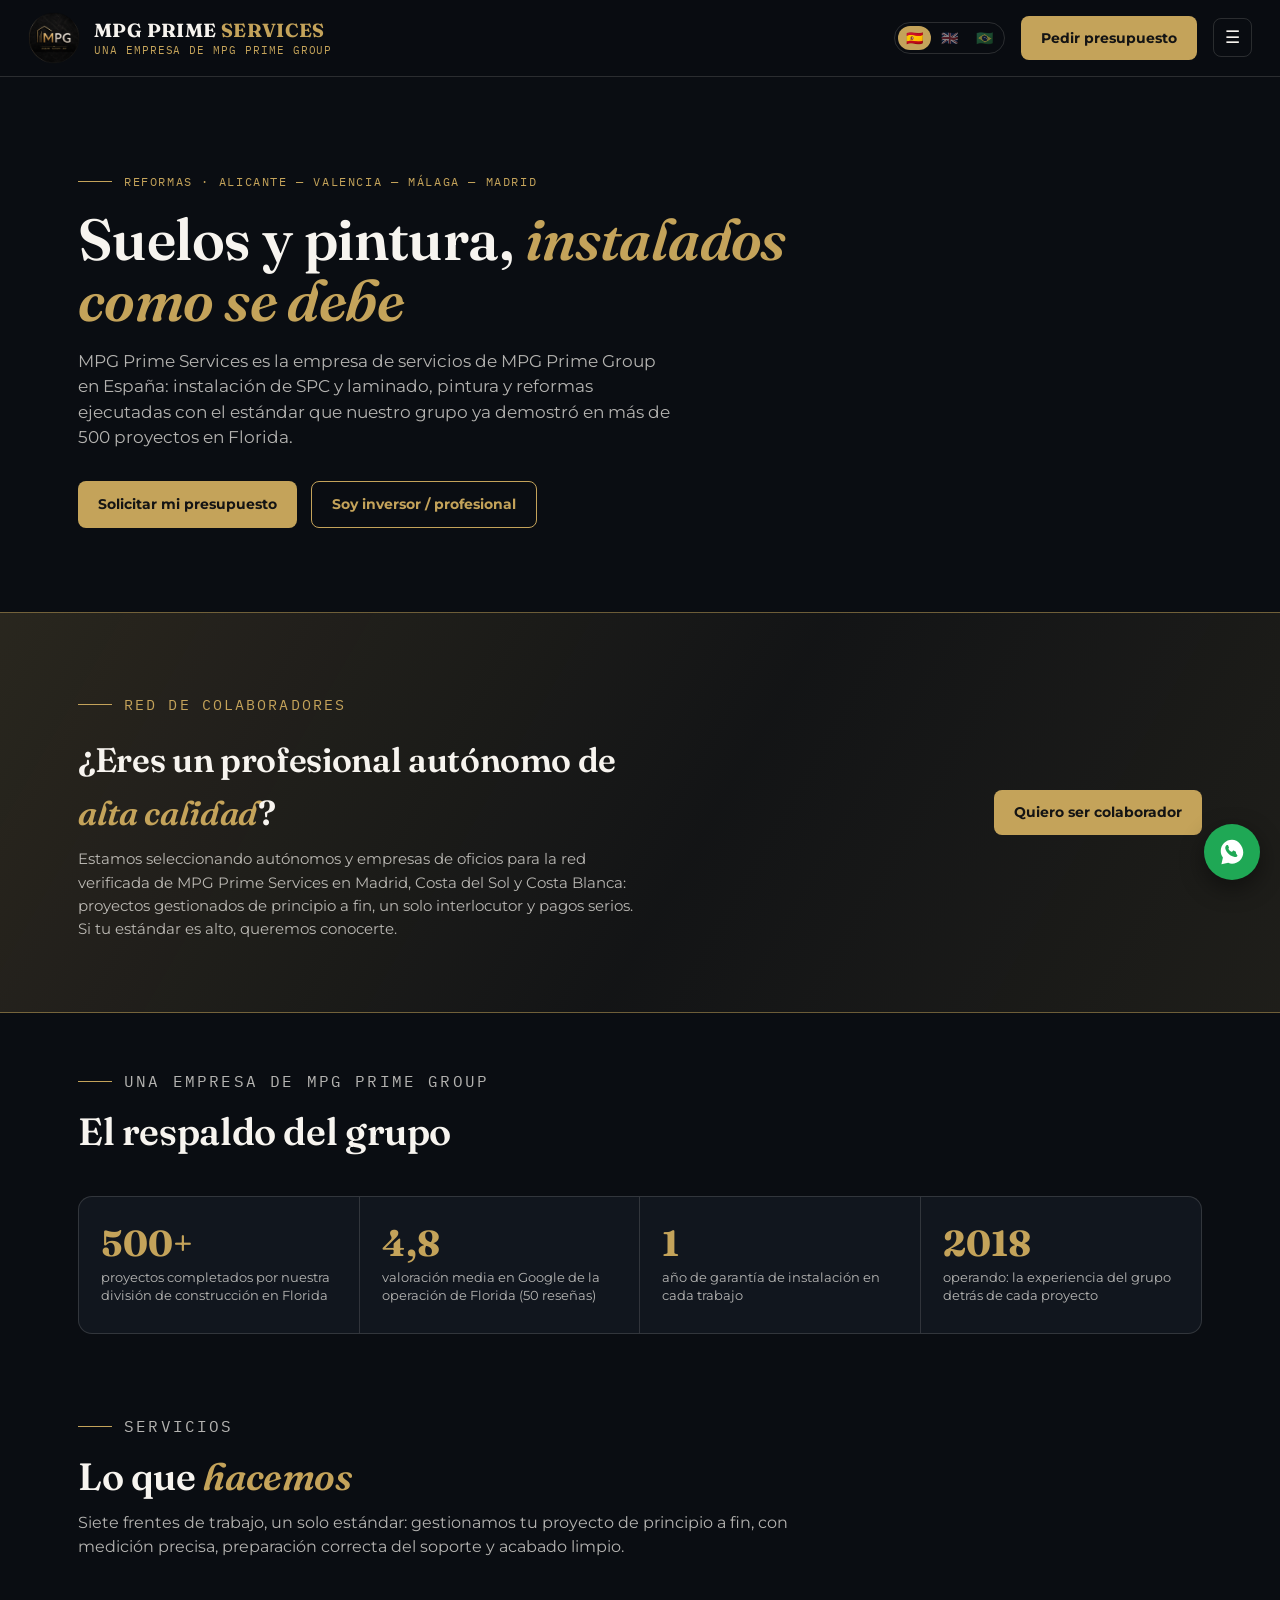
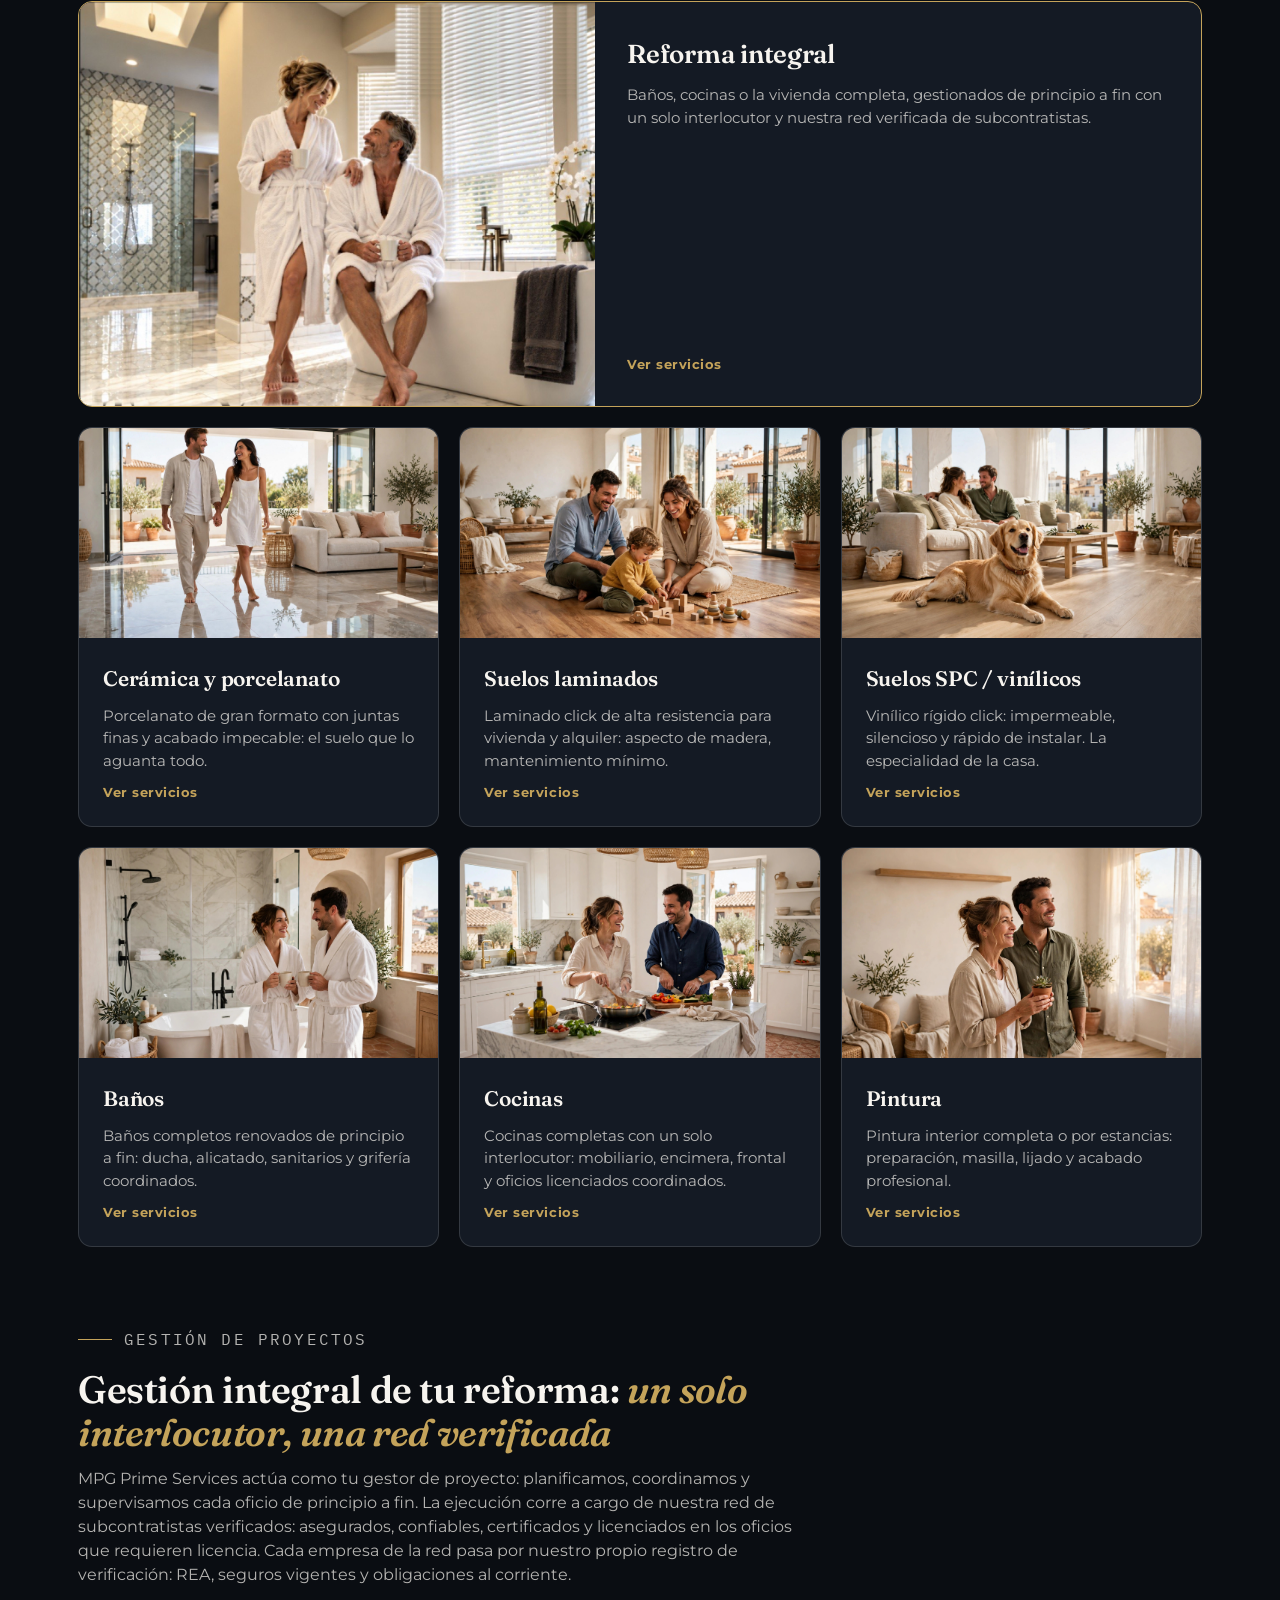
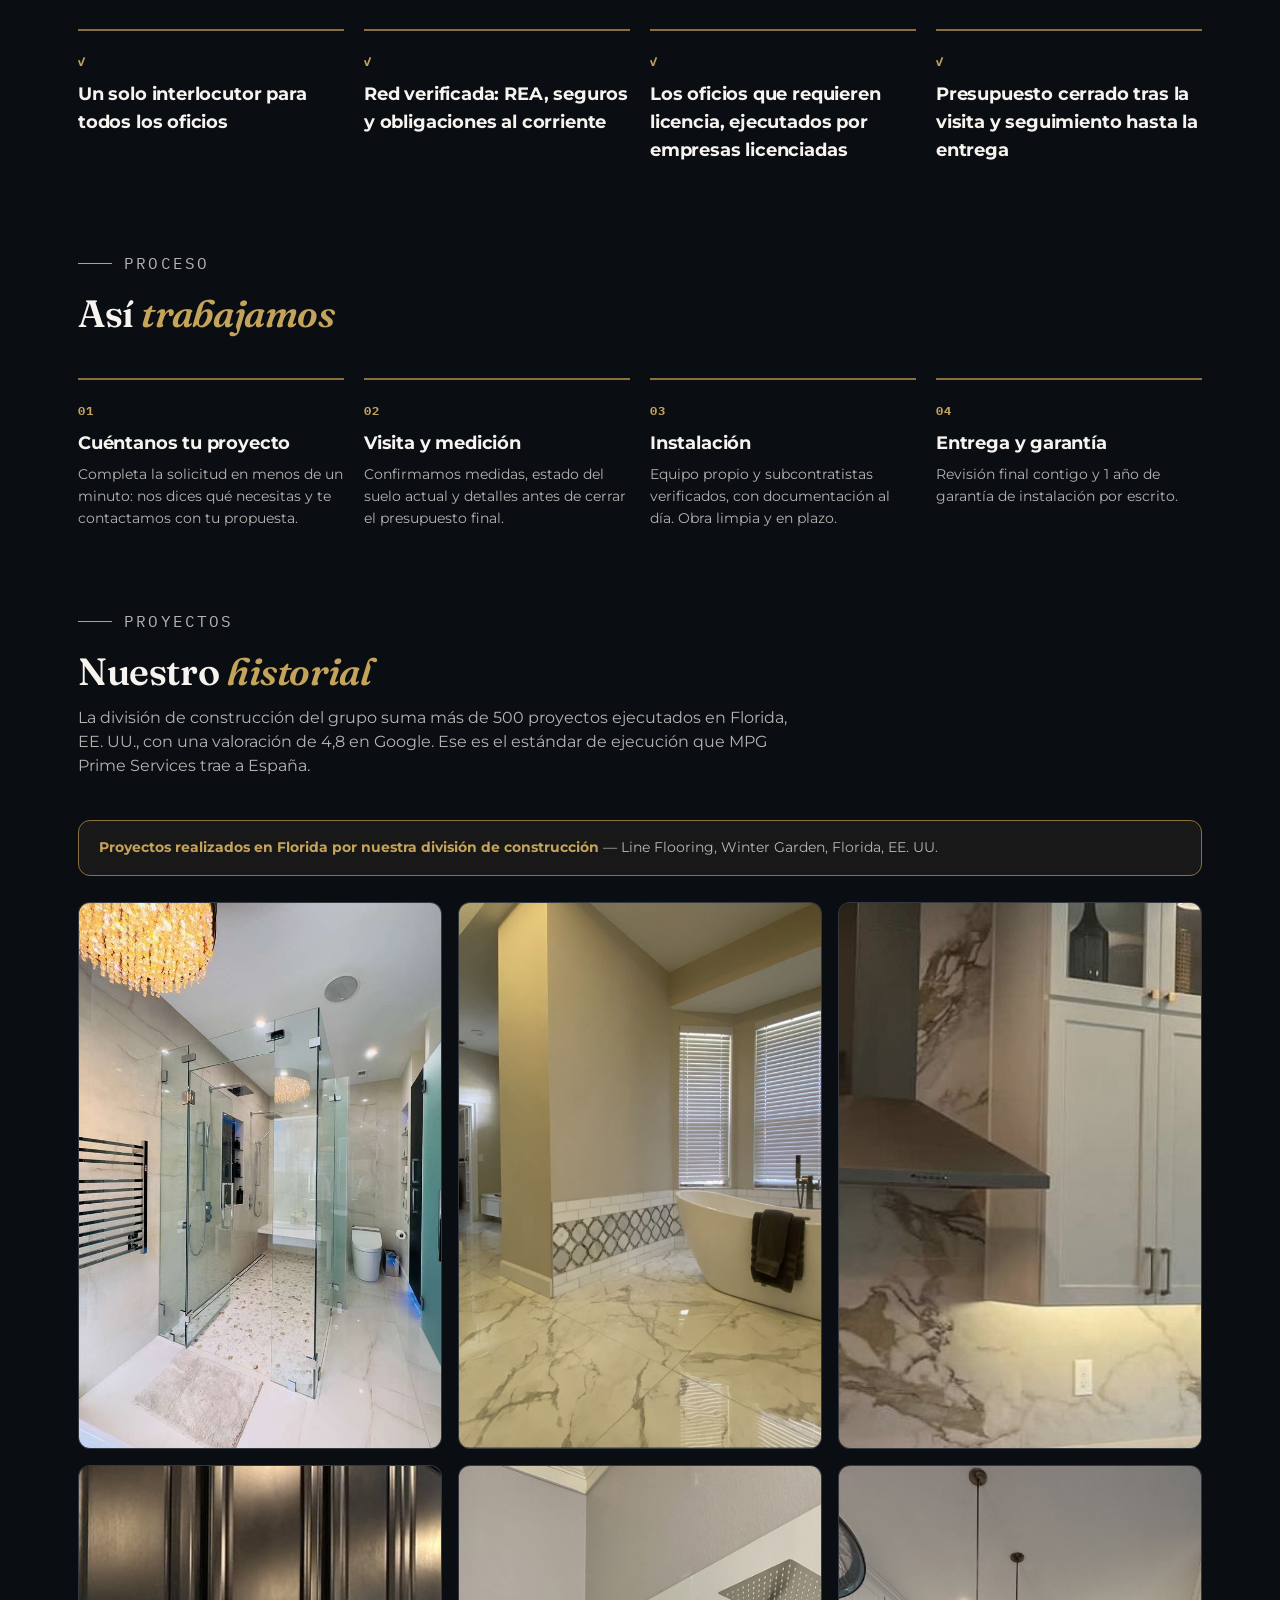
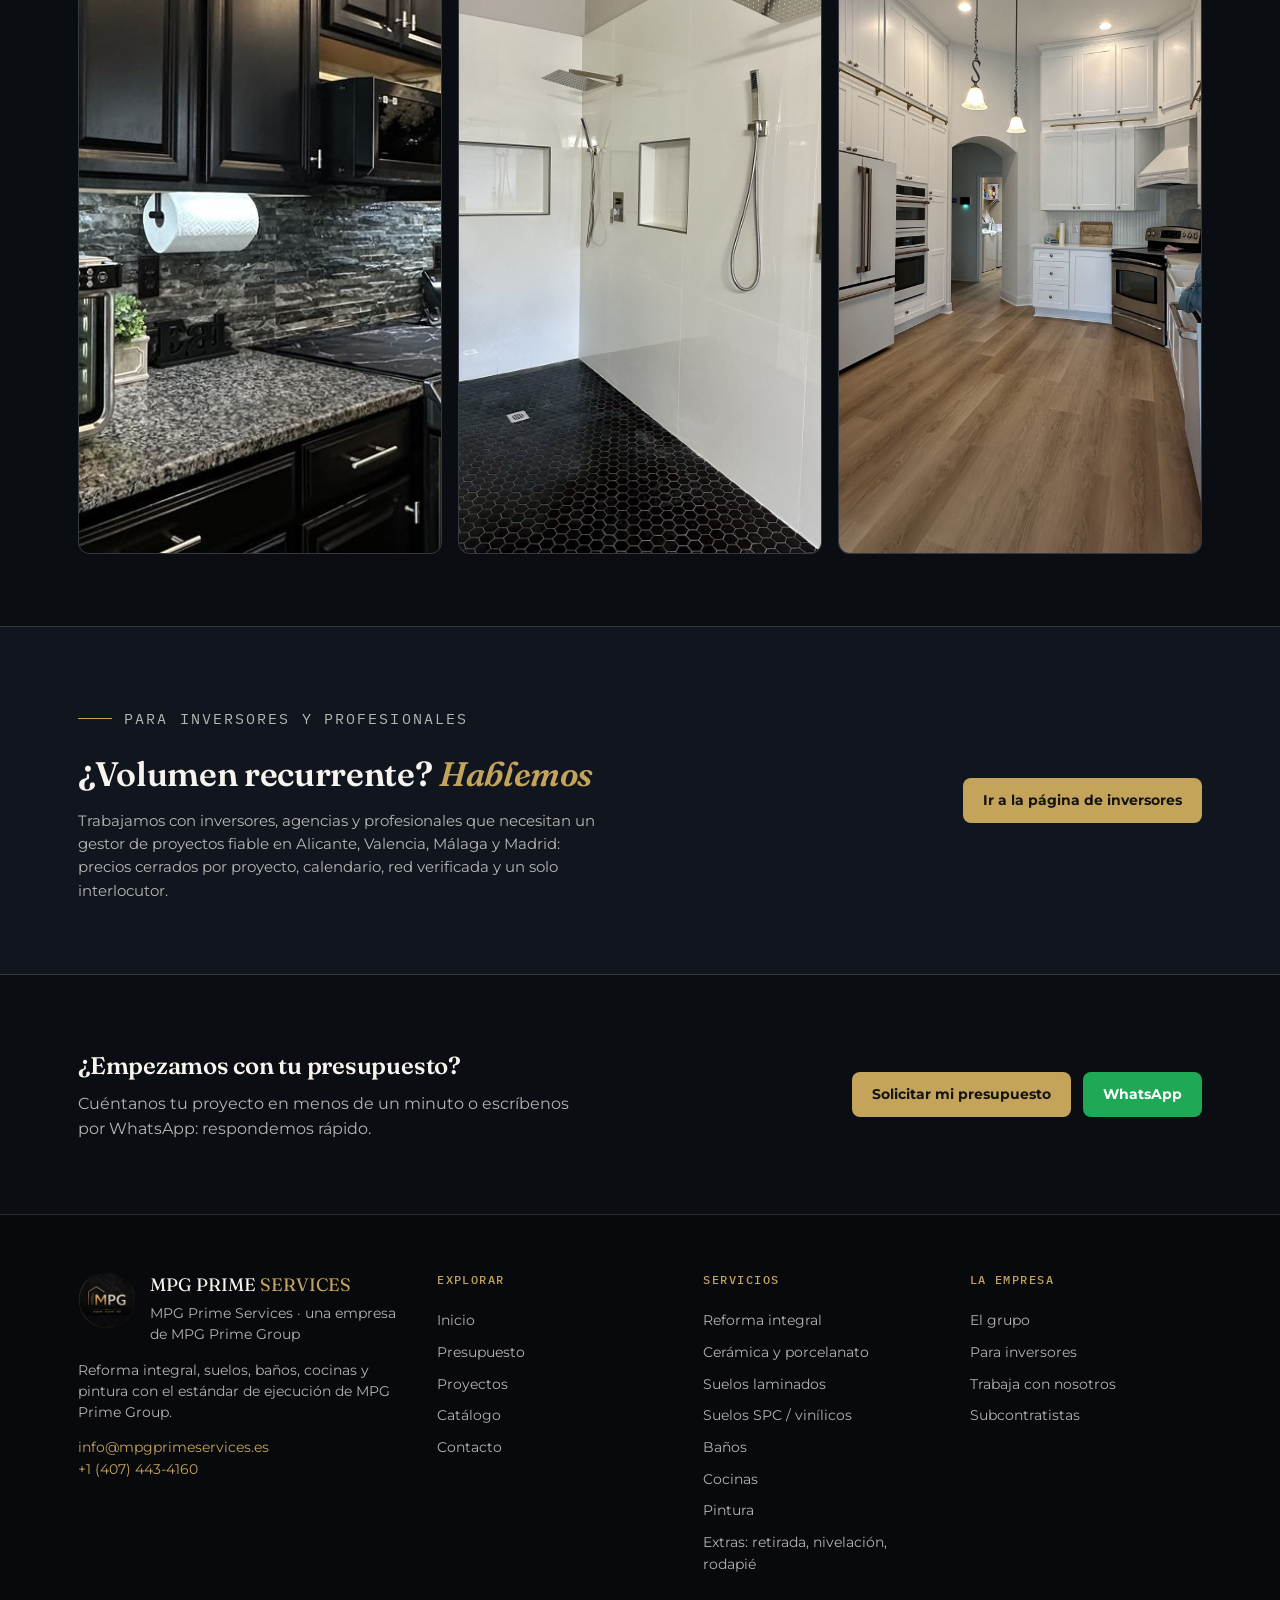
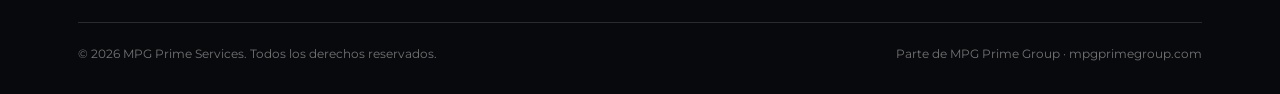
==== commit 4eab9ff6: "Humanized photos for ceramica and pintura; remove generation sidecar files" ====
--- a/index.html
+++ b/index.html
@@ -101,7 +101,7 @@
           <div class="pad"><h3 data-i18n="home.reno.t">Reforma integral</h3>
           <p data-i18n="home.reno.p">Baños, cocinas o la vivienda completa, gestionados de principio a fin con un solo interlocutor y nuestra red verificada de subcontratistas.</p>
           <a class="lnk" href="servicios.html#reforma" data-i18n="home.more">Ver servicios</a></div></article>
-        <article class="card"><figure><img src="assets/img/ceramica.jpg" alt="Suelo de porcelanato pulido — Florida, EE. UU."></figure>
+        <article class="card"><figure><img src="assets/img/ceramica-humana.jpg" alt="Pareja disfrutando de su suelo de porcelanato nuevo"></figure>
           <div class="pad"><h3 data-i18n="home.tile.t">Cerámica y porcelanato</h3>
           <p data-i18n="home.tile.p">Porcelanato de gran formato con juntas finas y acabado impecable: el suelo que lo aguanta todo.</p>
           <a class="lnk" href="servicios.html#ceramica" data-i18n="home.more">Ver servicios</a></div></article>
@@ -121,7 +121,7 @@
           <div class="pad"><h3 data-i18n="home.kitchen.t">Cocinas</h3>
           <p data-i18n="home.kitchen.p">Cocinas completas con un solo interlocutor: mobiliario, encimera, frontal y oficios licenciados coordinados.</p>
           <a class="lnk" href="servicios.html#cocinas" data-i18n="home.more">Ver servicios</a></div></article>
-        <article class="card"><figure><img src="assets/img/pintura.jpg" alt="Interior recién pintado"></figure>
+        <article class="card"><figure><img src="assets/img/pintura-humana.jpg" alt="Pareja en su salón recién pintado"></figure>
           <div class="pad"><h3 data-i18n="home.paint.t">Pintura</h3>
           <p data-i18n="home.paint.p">Pintura interior completa o por estancias: preparación, masilla, lijado y acabado profesional.</p>
           <a class="lnk" href="servicios.html#pintura" data-i18n="home.more">Ver servicios</a></div></article>
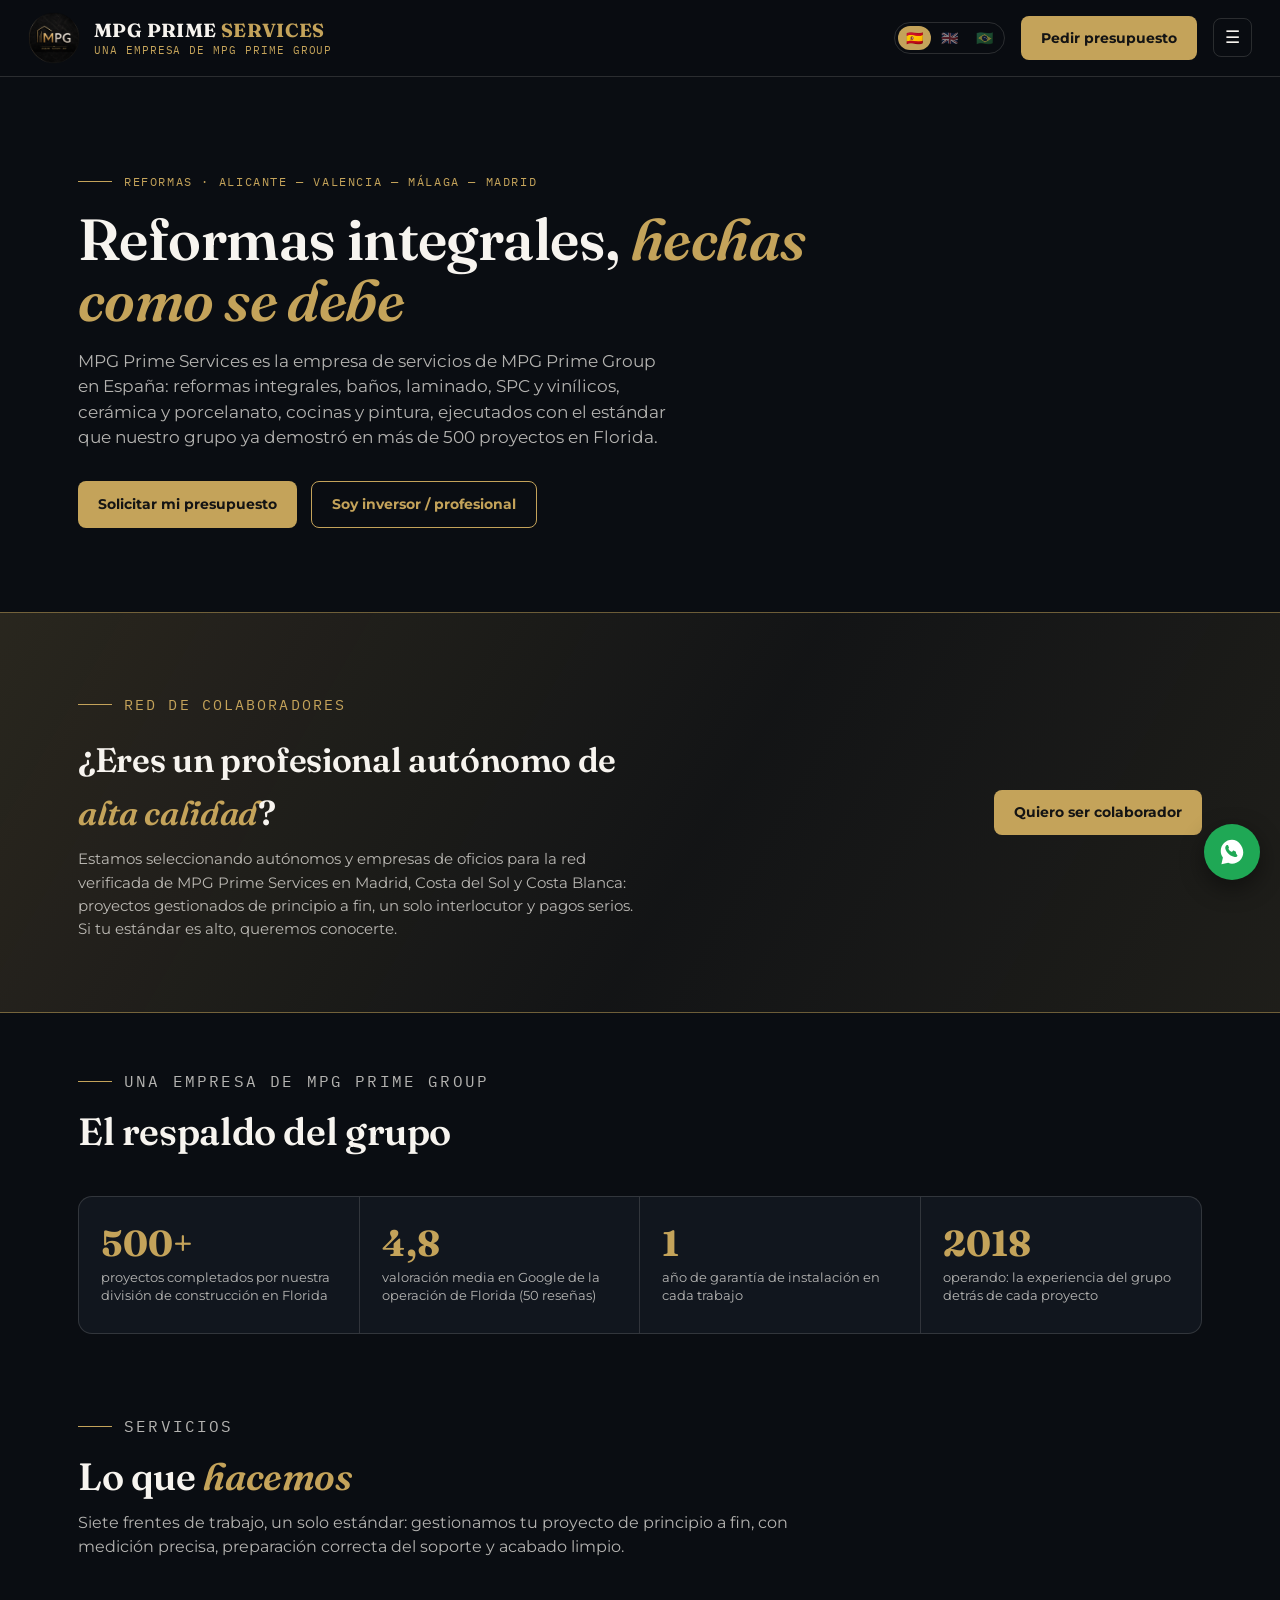
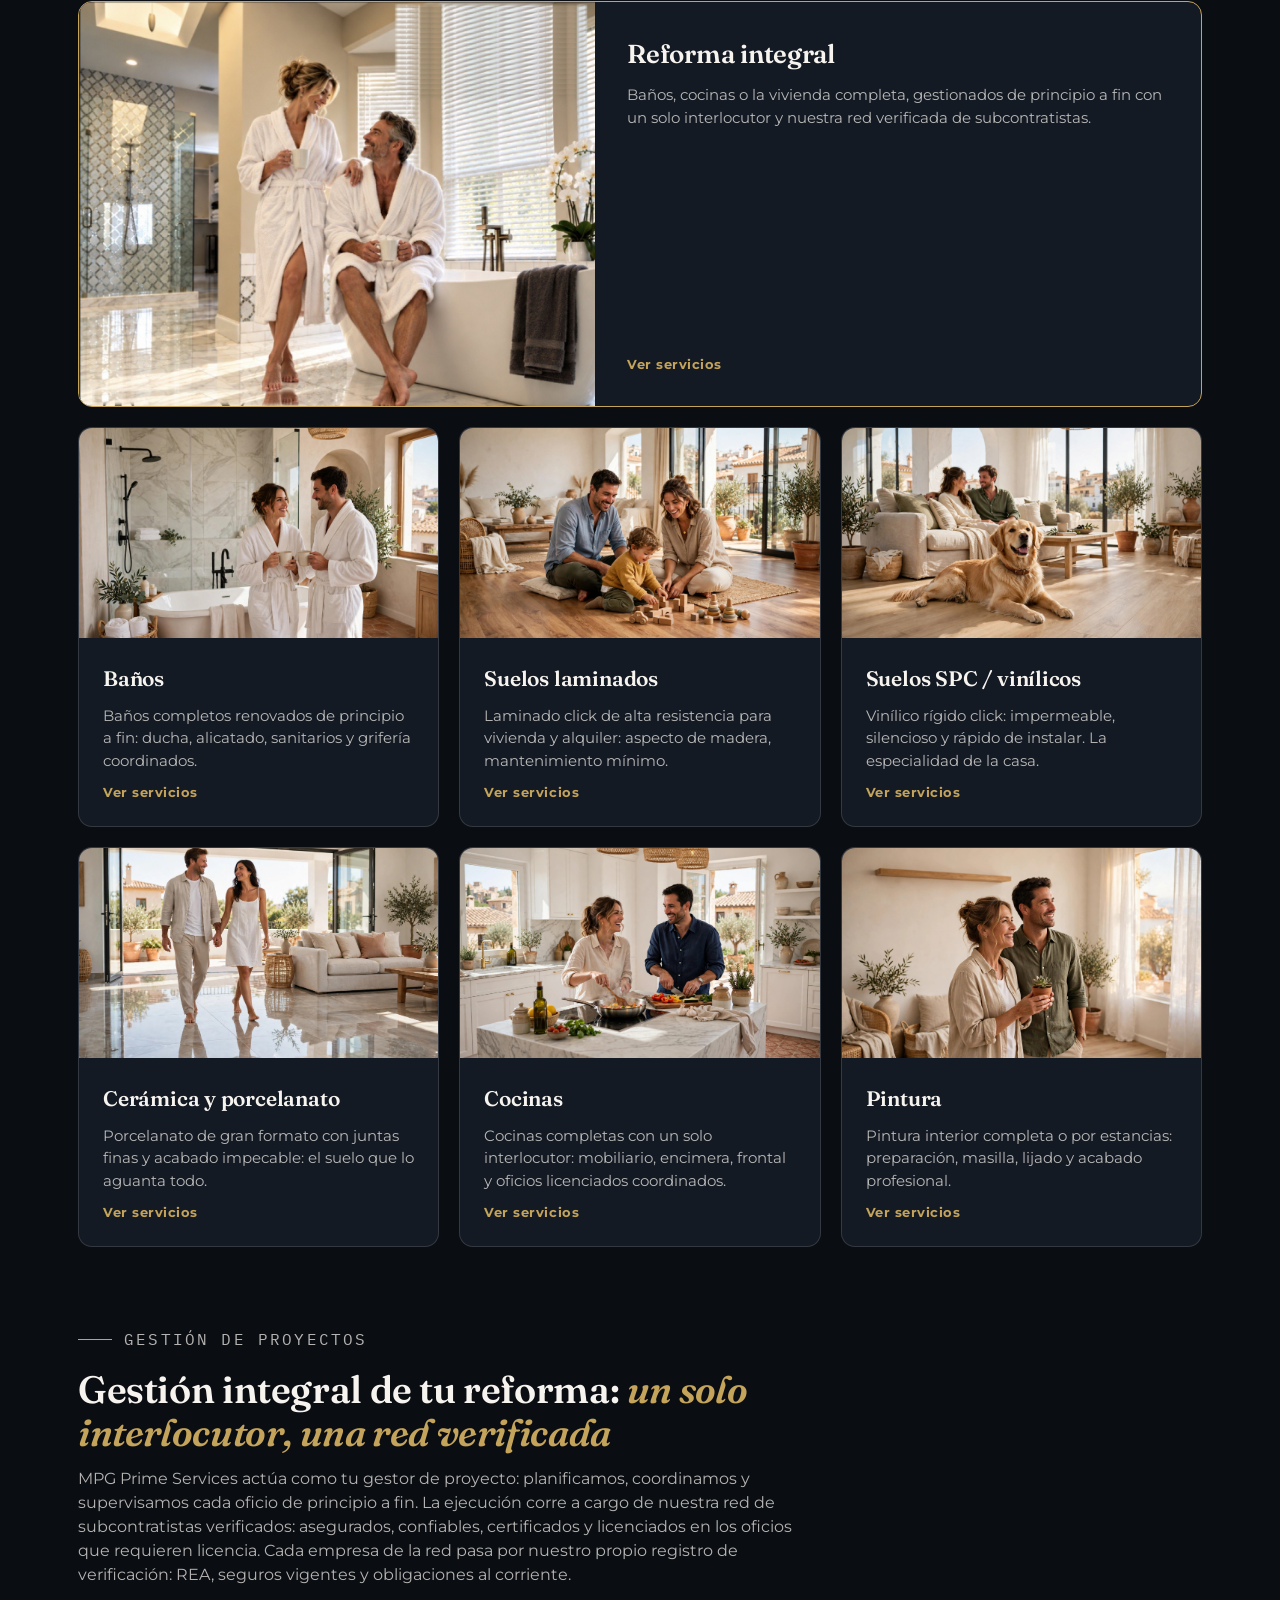
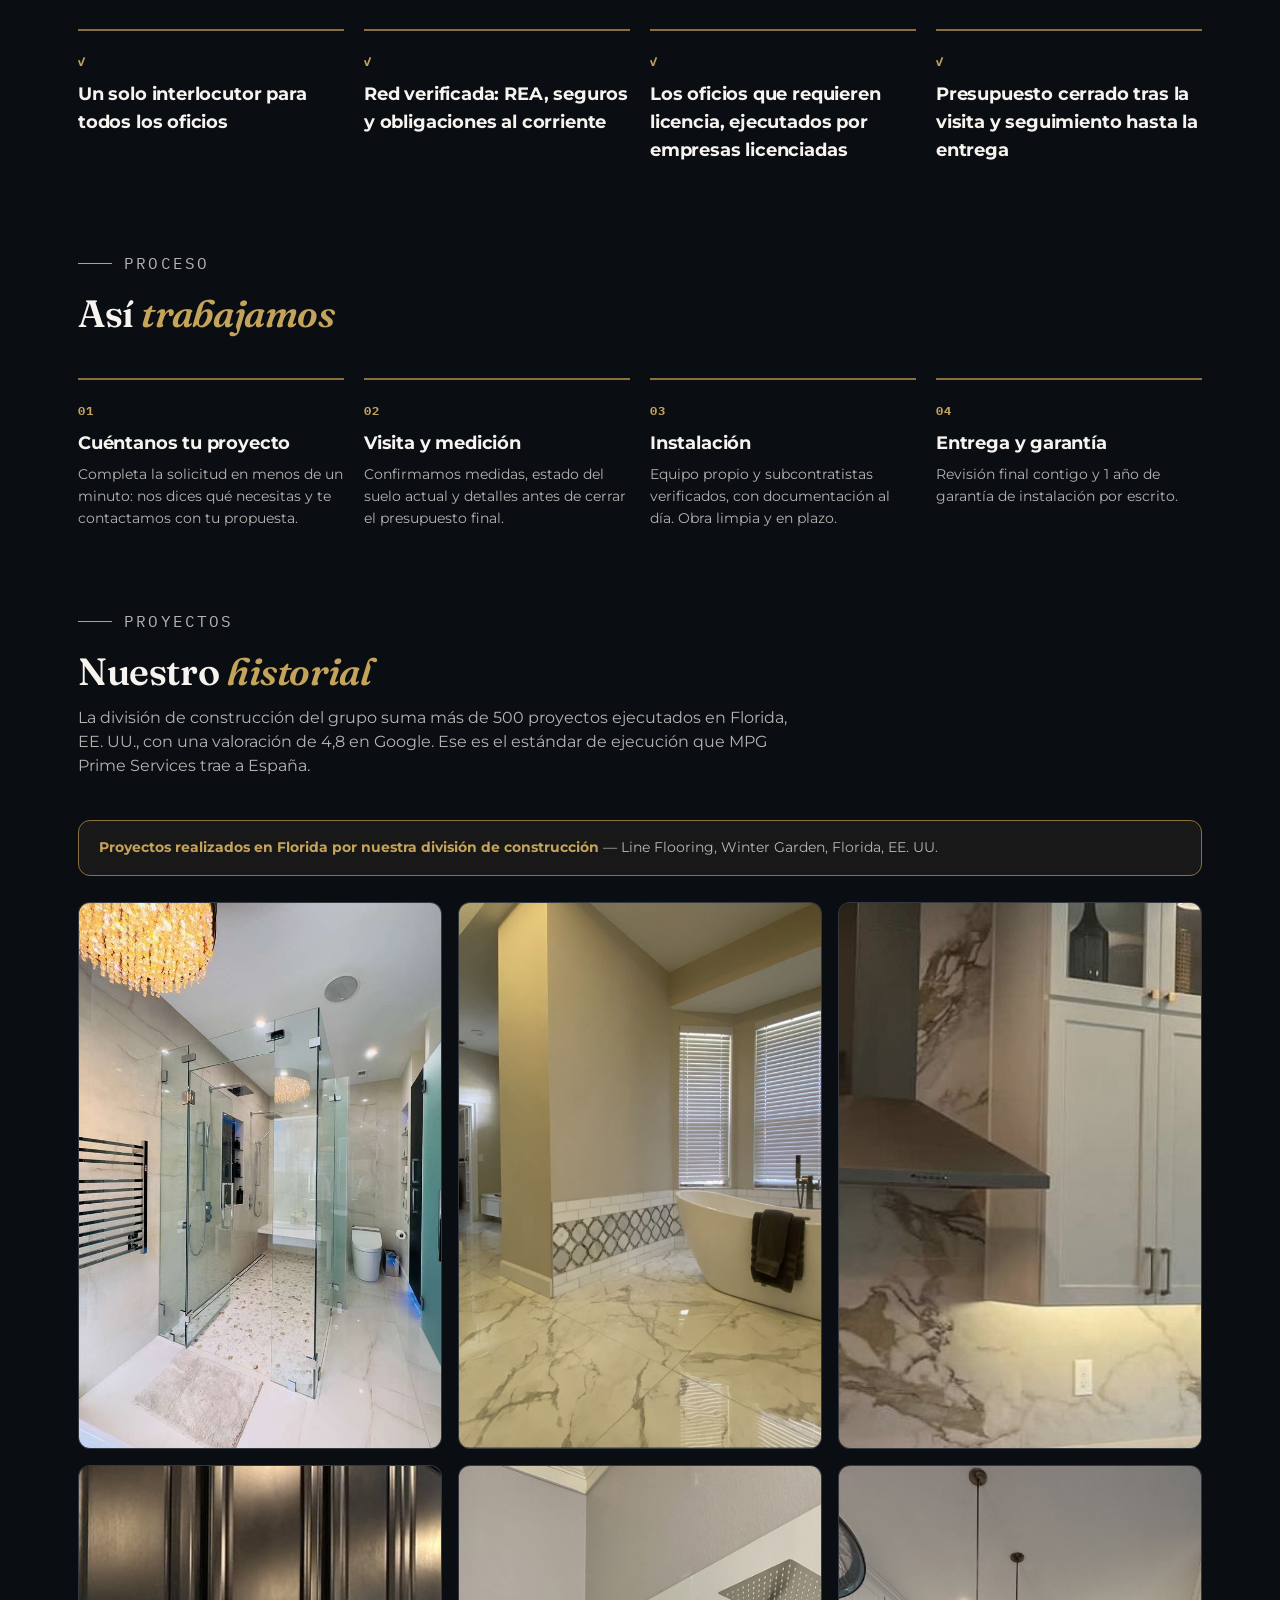
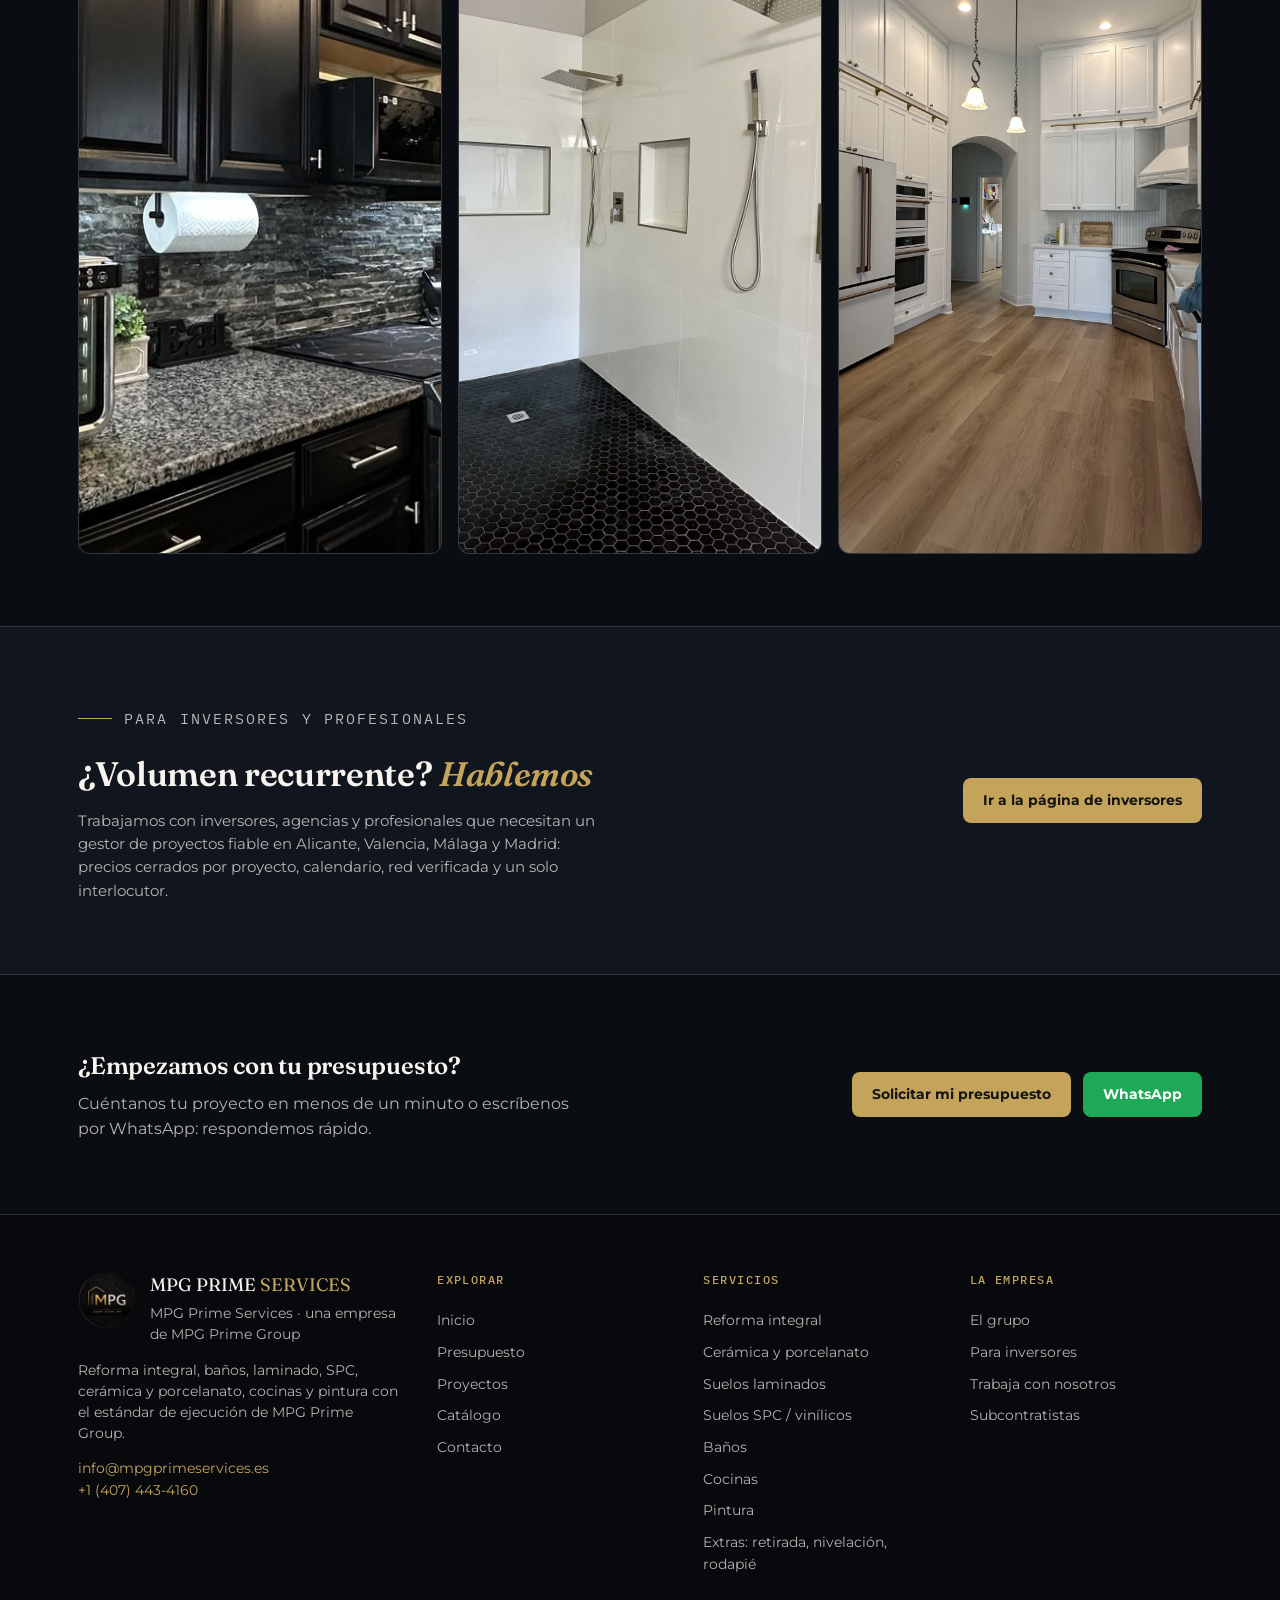
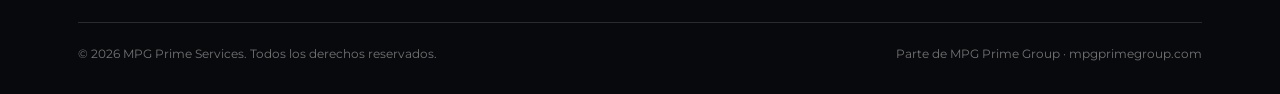
==== commit bdc641a6: "Lead with full renovations: new hero headline, service order reforma-banos-laminado-SPC-ceramica acr" ====
--- a/index.html
+++ b/index.html
@@ -4,16 +4,16 @@
 <meta charset="UTF-8">
 <meta name="viewport" content="width=device-width, initial-scale=1.0">
 <title>MPG Prime Services | Reforma integral, suelos, baños, cocinas y pintura en España — MPG Prime Group</title>
-<meta name="description" content="MPG Prime Services, empresa de MPG Prime Group en España: gestión de reformas, instalación de suelos SPC y laminado, pintura y reforma integral en Alicante, Valencia, Málaga y Madrid. Solicita tu presupuesto en un minuto.">
+<meta name="description" content="MPG Prime Services, empresa de MPG Prime Group en España: reformas integrales, baños, laminado, SPC y vinílicos, cerámica y porcelanato, cocinas y pintura en Alicante, Valencia, Málaga y Madrid. Solicita tu presupuesto en un minuto.">
 <link rel="icon" type="image/png" href="assets/img/seal.png">
 <meta property="og:title" content="MPG Prime Services | Reforma integral, suelos, baños, cocinas y pintura en España — MPG Prime Group">
-<meta property="og:description" content="MPG Prime Services, empresa de MPG Prime Group en España: gestión de reformas, instalación de suelos SPC y laminado, pintura y reforma integral en Alicante, Valencia, Málaga y Madrid. Solicita tu presupuesto en un minuto.">
+<meta property="og:description" content="MPG Prime Services, empresa de MPG Prime Group en España: reformas integrales, baños, laminado, SPC y vinílicos, cerámica y porcelanato, cocinas y pintura en Alicante, Valencia, Málaga y Madrid. Solicita tu presupuesto en un minuto.">
 <meta property="og:type" content="website">
 <meta property="og:image" content="assets/img/hero.jpg">
 <link rel="preconnect" href="https://fonts.googleapis.com">
 <link rel="preconnect" href="https://fonts.gstatic.com" crossorigin>
 <link href="https://fonts.googleapis.com/css2?family=Fraunces:ital,opsz,wght@0,9..144,500;0,9..144,600;0,9..144,700;1,9..144,500&family=Montserrat:wght@400;500;600;700;800&family=IBM+Plex+Mono:wght@400;500&display=swap" rel="stylesheet">
-<link rel="stylesheet" href="assets/style.css?v=20261022-3">
+<link rel="stylesheet" href="assets/style.css?v=20261022-4">
 <script src="assets/i18n.js"></script>
 <script src="assets/i18n2.js"></script>
 
@@ -60,8 +60,8 @@
   <section class="hero" style="--hero-img:url('assets/img/hero-wide.jpg')">
     <div class="wrap">
       <p class="eyebrow" data-i18n="home.eyebrow">Reformas · Alicante — Valencia — Málaga — Madrid</p>
-      <h1 data-i18n="home.h1">Suelos y pintura, <em>instalados como se debe</em></h1>
-      <p class="hero-sub" data-i18n="home.sub">MPG Prime Services es la empresa de servicios de MPG Prime Group en España: instalación de SPC y laminado, pintura y reformas ejecutadas con el estándar que nuestro grupo ya demostró en más de 500 proyectos en Florida.</p>
+      <h1 data-i18n="home.h1">Reformas integrales, <em>hechas como se debe</em></h1>
+      <p class="hero-sub" data-i18n="home.sub">MPG Prime Services es la empresa de servicios de MPG Prime Group en España: reformas integrales, baños, laminado, SPC y vinílicos, cerámica y porcelanato, cocinas y pintura, ejecutados con el estándar que nuestro grupo ya demostró en más de 500 proyectos en Florida.</p>
       <div class="hero-ctas">
         <a class="btn" href="presupuesto.html" data-i18n="home.cta1">Solicitar mi presupuesto</a>
         <a class="btn ghost" href="inversores.html" data-i18n="home.cta2">Soy inversor / profesional</a>
@@ -101,10 +101,10 @@
           <div class="pad"><h3 data-i18n="home.reno.t">Reforma integral</h3>
           <p data-i18n="home.reno.p">Baños, cocinas o la vivienda completa, gestionados de principio a fin con un solo interlocutor y nuestra red verificada de subcontratistas.</p>
           <a class="lnk" href="servicios.html#reforma" data-i18n="home.more">Ver servicios</a></div></article>
-        <article class="card"><figure><img src="assets/img/ceramica-humana.jpg" alt="Pareja disfrutando de su suelo de porcelanato nuevo"></figure>
-          <div class="pad"><h3 data-i18n="home.tile.t">Cerámica y porcelanato</h3>
-          <p data-i18n="home.tile.p">Porcelanato de gran formato con juntas finas y acabado impecable: el suelo que lo aguanta todo.</p>
-          <a class="lnk" href="servicios.html#ceramica" data-i18n="home.more">Ver servicios</a></div></article>
+        <article class="card"><figure><img src="assets/img/bano-humano.jpg" alt="Pareja disfrutando de su baño renovado"></figure>
+          <div class="pad"><h3 data-i18n="home.bath.t">Baños</h3>
+          <p data-i18n="home.bath.p">Baños completos renovados de principio a fin: ducha, alicatado, sanitarios y grifería coordinados.</p>
+          <a class="lnk" href="servicios.html#banos" data-i18n="home.more">Ver servicios</a></div></article>
         <article class="card"><figure><img src="assets/img/laminado-humano.jpg" alt="Familia disfrutando de su suelo laminado nuevo"></figure>
           <div class="pad"><h3 data-i18n="home.lam.t">Suelos laminados</h3>
           <p data-i18n="home.lam.p">Laminado click de alta resistencia para vivienda y alquiler: aspecto de madera, mantenimiento mínimo.</p>
@@ -113,10 +113,10 @@
           <div class="pad"><h3 data-i18n="home.spc.t">Suelos SPC / vinílicos</h3>
           <p data-i18n="home.spc.p">Vinílico rígido click: impermeable, silencioso y rápido de instalar. La especialidad de la casa.</p>
           <a class="lnk" href="servicios.html#spc" data-i18n="home.more">Ver servicios</a></div></article>
-        <article class="card"><figure><img src="assets/img/bano-humano.jpg" alt="Pareja disfrutando de su baño renovado"></figure>
-          <div class="pad"><h3 data-i18n="home.bath.t">Baños</h3>
-          <p data-i18n="home.bath.p">Baños completos renovados de principio a fin: ducha, alicatado, sanitarios y grifería coordinados.</p>
-          <a class="lnk" href="servicios.html#banos" data-i18n="home.more">Ver servicios</a></div></article>
+        <article class="card"><figure><img src="assets/img/ceramica-humana.jpg" alt="Pareja disfrutando de su suelo de porcelanato nuevo"></figure>
+          <div class="pad"><h3 data-i18n="home.tile.t">Cerámica y porcelanato</h3>
+          <p data-i18n="home.tile.p">Porcelanato de gran formato con juntas finas y acabado impecable: el suelo que lo aguanta todo.</p>
+          <a class="lnk" href="servicios.html#ceramica" data-i18n="home.more">Ver servicios</a></div></article>
         <article class="card"><figure><img src="assets/img/cocina-humana.jpg" alt="Pareja cocinando en su cocina renovada"></figure>
           <div class="pad"><h3 data-i18n="home.kitchen.t">Cocinas</h3>
           <p data-i18n="home.kitchen.p">Cocinas completas con un solo interlocutor: mobiliario, encimera, frontal y oficios licenciados coordinados.</p>
@@ -214,7 +214,7 @@
             <p data-i18n="foot.lockup" style="margin-top:4px">MPG Prime Services · una empresa de MPG Prime Group</p>
           </div>
         </div>
-        <p data-i18n="foot.tagline" style="margin-top:16px">Reforma integral, suelos, baños, cocinas y pintura con el estándar de ejecución de MPG Prime Group.</p>
+        <p data-i18n="foot.tagline" style="margin-top:16px">Reforma integral, baños, laminado, SPC, cerámica y porcelanato, cocinas y pintura con el estándar de ejecución de MPG Prime Group.</p>
         <p style="margin-top:14px"><a href="mailto:info@mpgprimeservices.es" style="display:inline;color:var(--gold)">info@mpgprimeservices.es</a><br>
         <a href="https://wa.me/14074434160" style="display:inline;color:var(--gold)">+1 (407) 443-4160</a></p>
       </div>
--- a/assets/style.css
+++ b/assets/style.css
@@ -15,8 +15,8 @@
   --amber:#D9A441;
 }
 *{margin:0;padding:0;box-sizing:border-box;}
-html{scroll-behavior:smooth;}
-body{background:var(--bg);color:var(--cream);font-family:'Montserrat',sans-serif;line-height:1.55;-webkit-font-smoothing:antialiased;}
+html{scroll-behavior:smooth;overflow-x:clip;}
+body{background:var(--bg);color:var(--cream);font-family:'Montserrat',sans-serif;line-height:1.55;-webkit-font-smoothing:antialiased;overflow-x:clip;}
 a{color:inherit;text-decoration:none;}
 img{max-width:100%;display:block;}
 h1,h2,h3{font-family:'Fraunces',serif;font-weight:600;letter-spacing:-.01em;color:var(--cream);}
